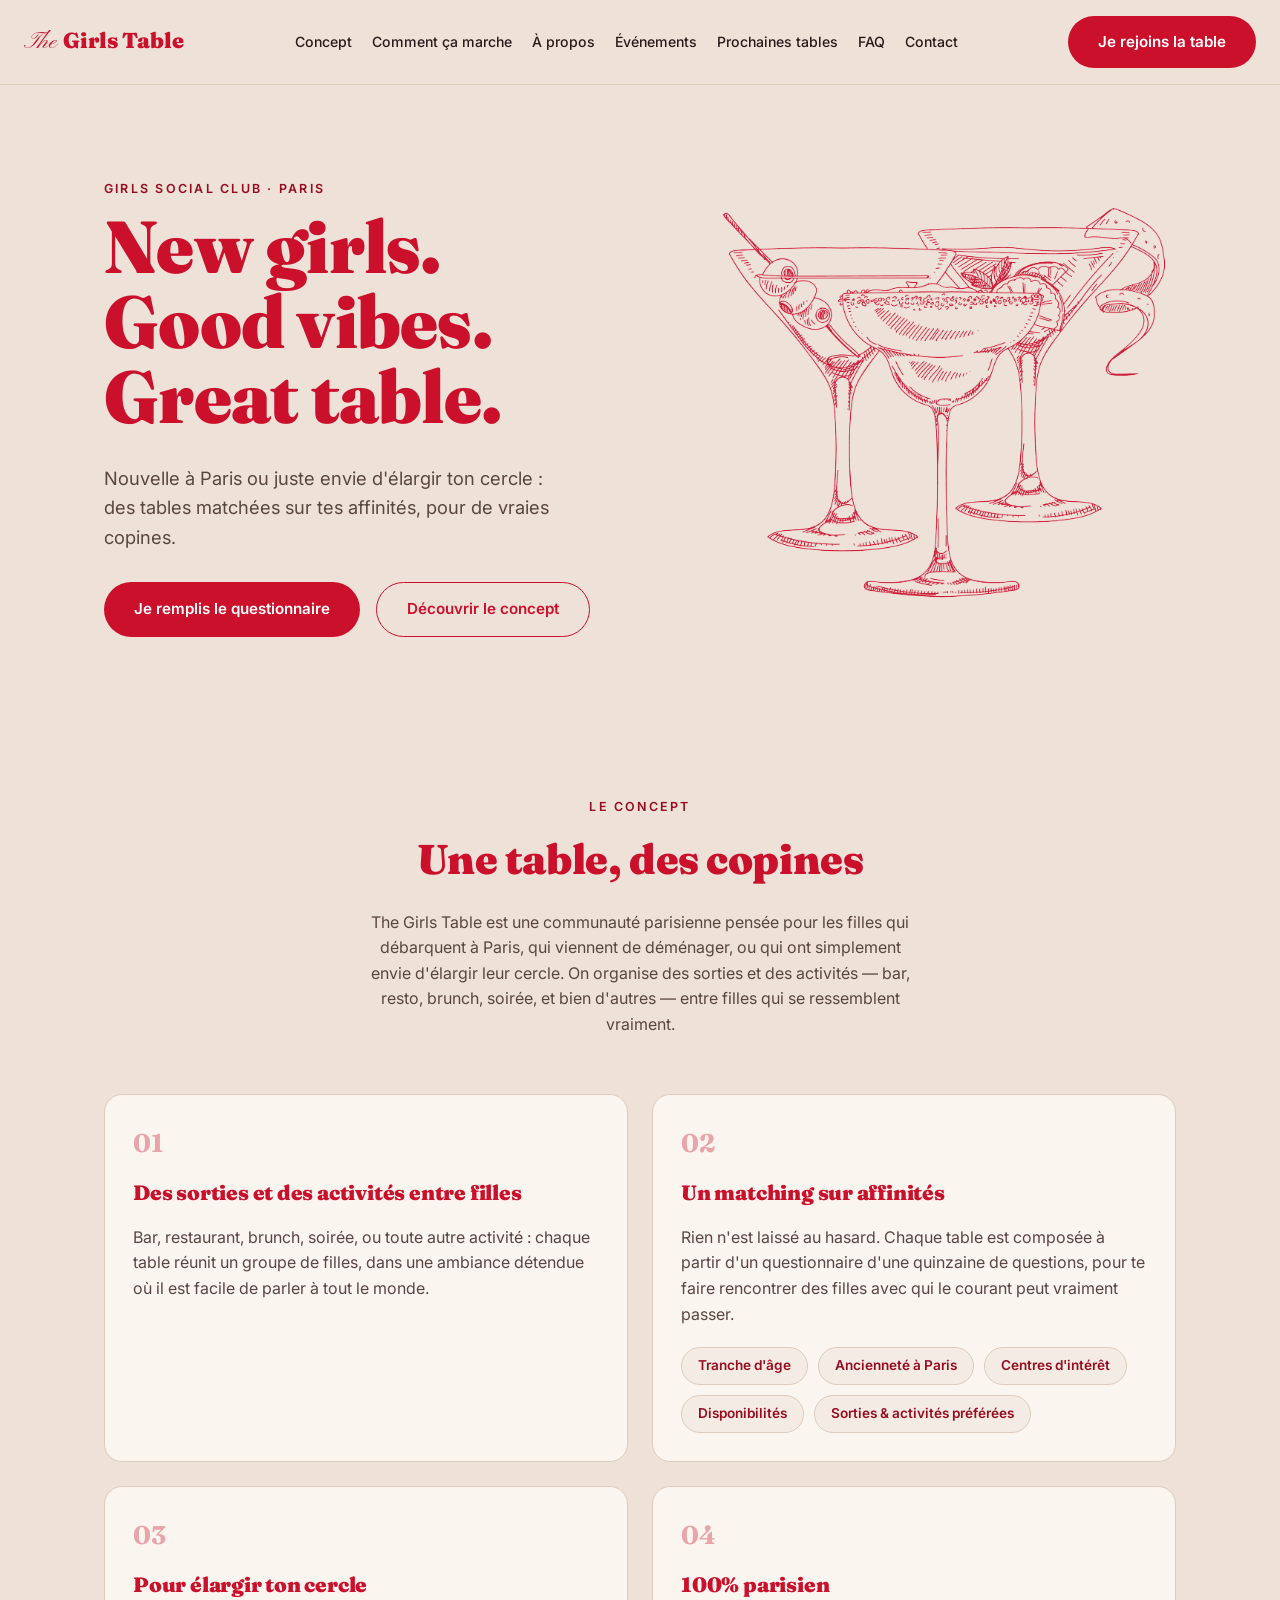
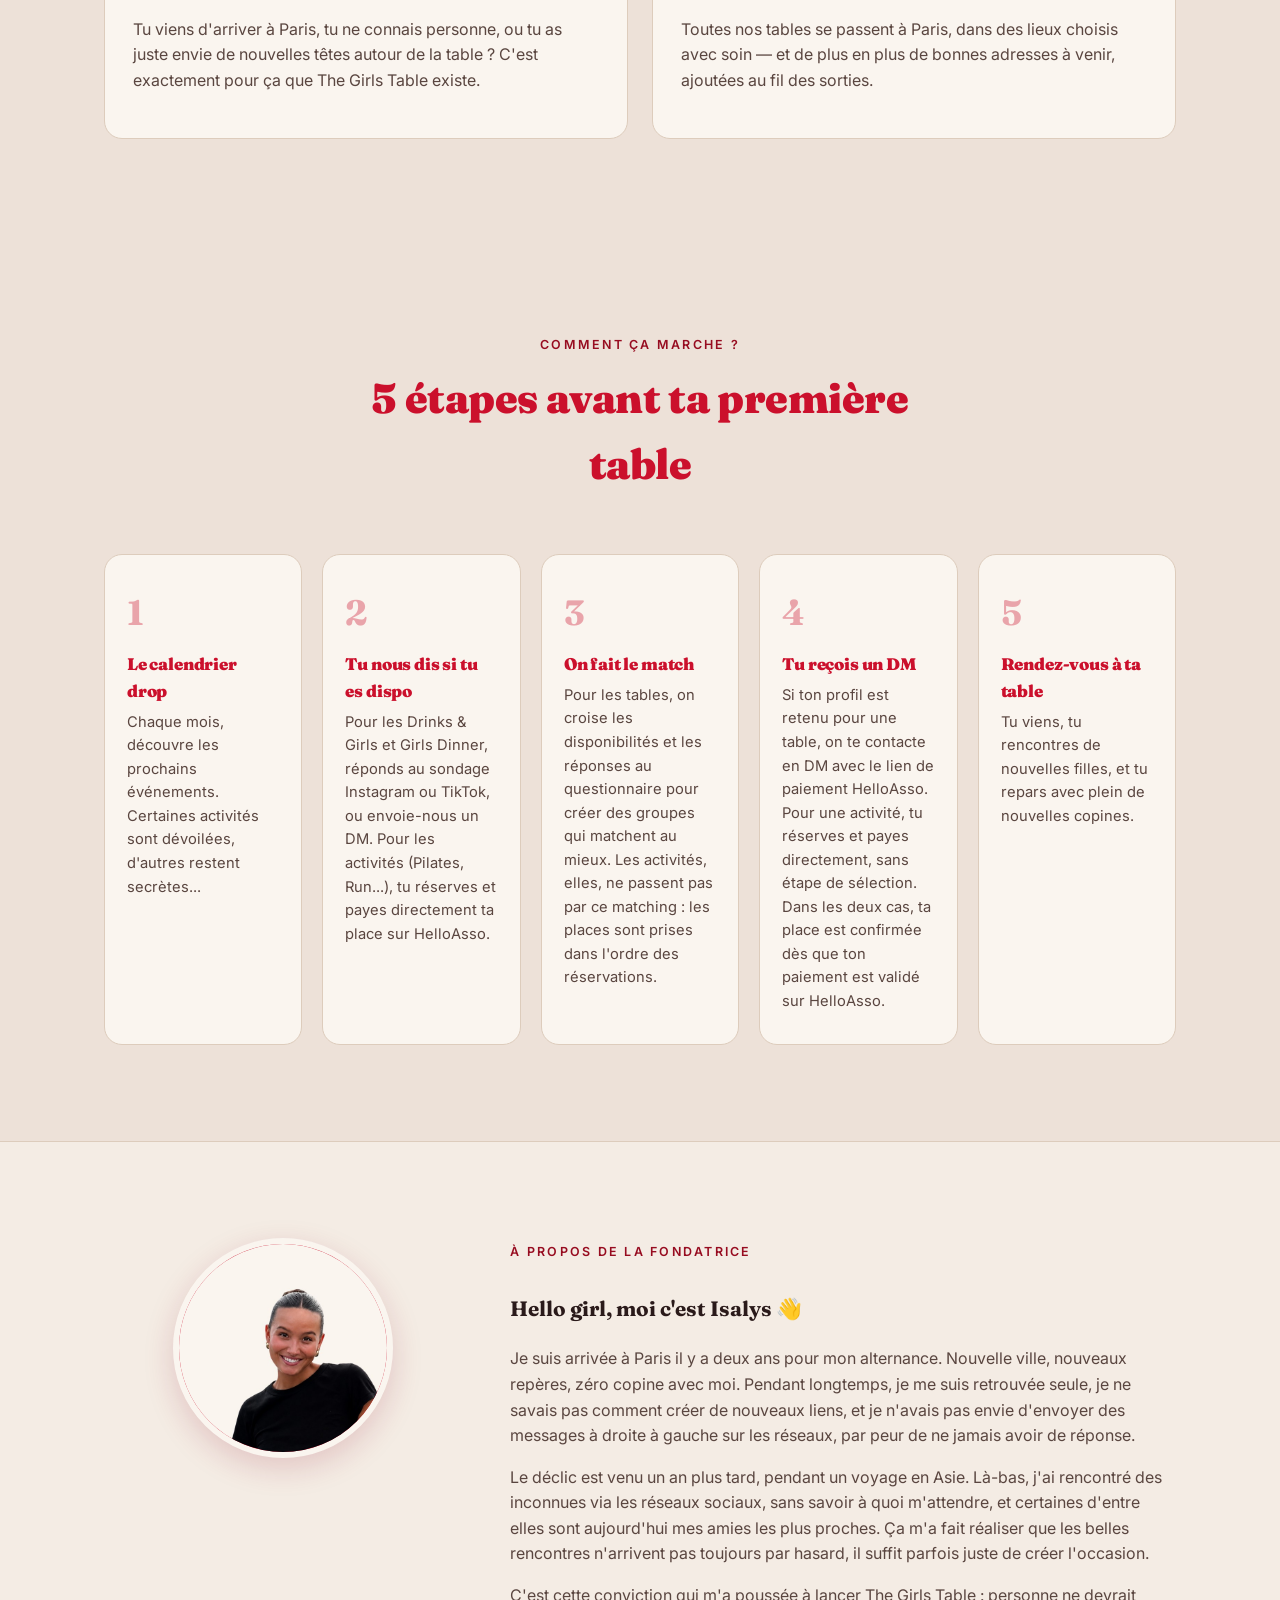
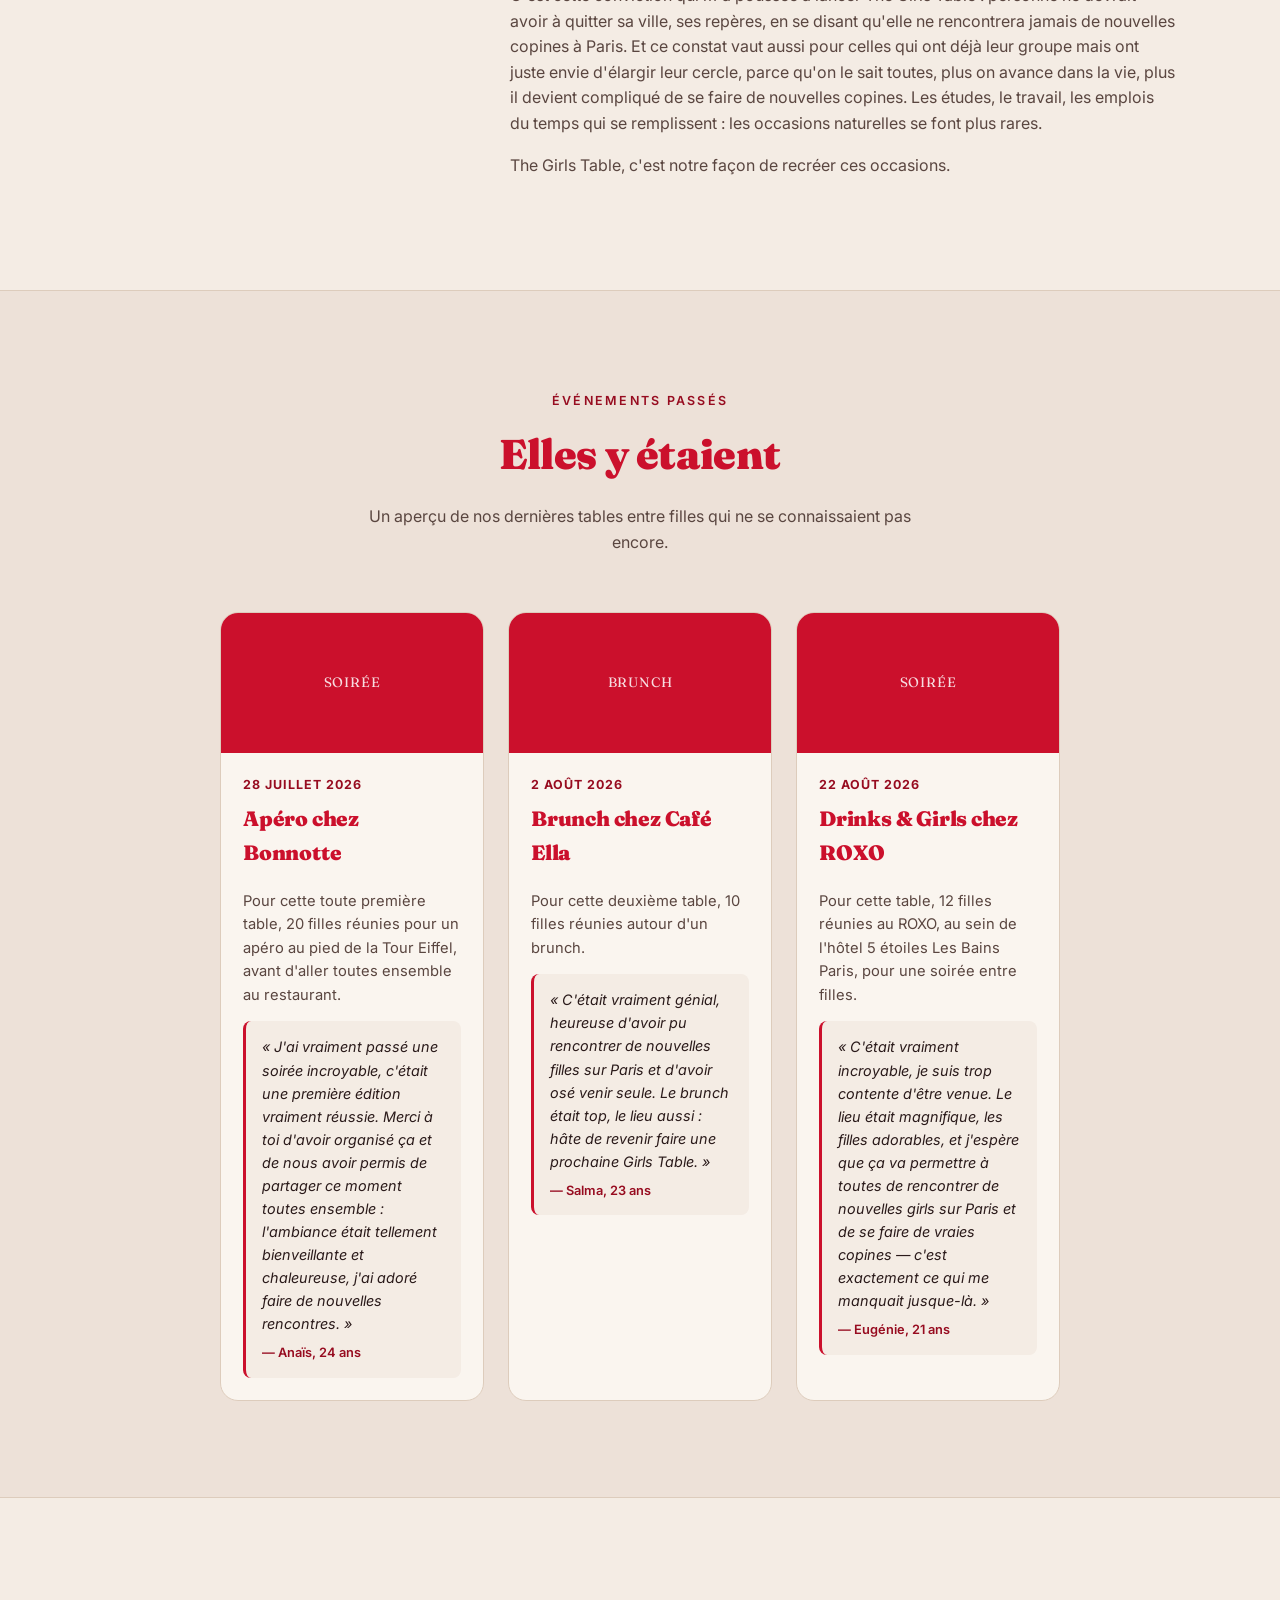
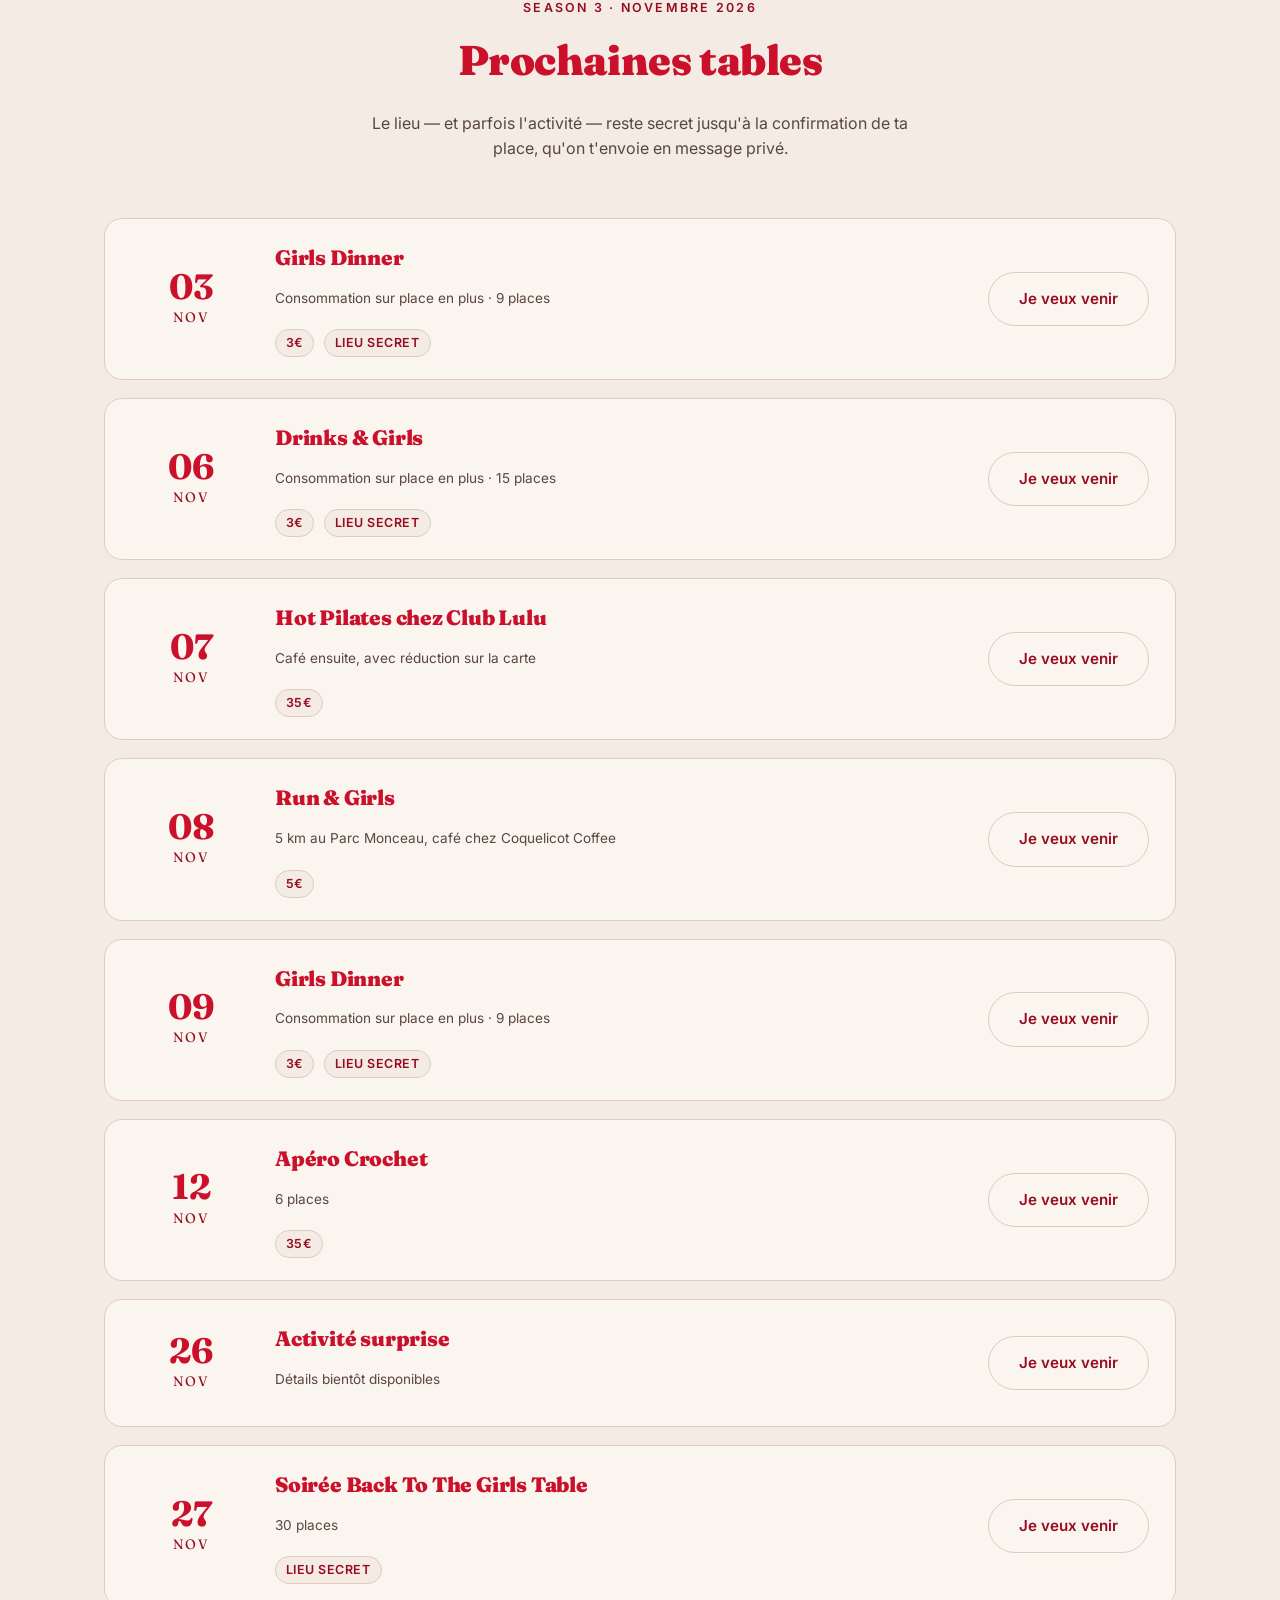
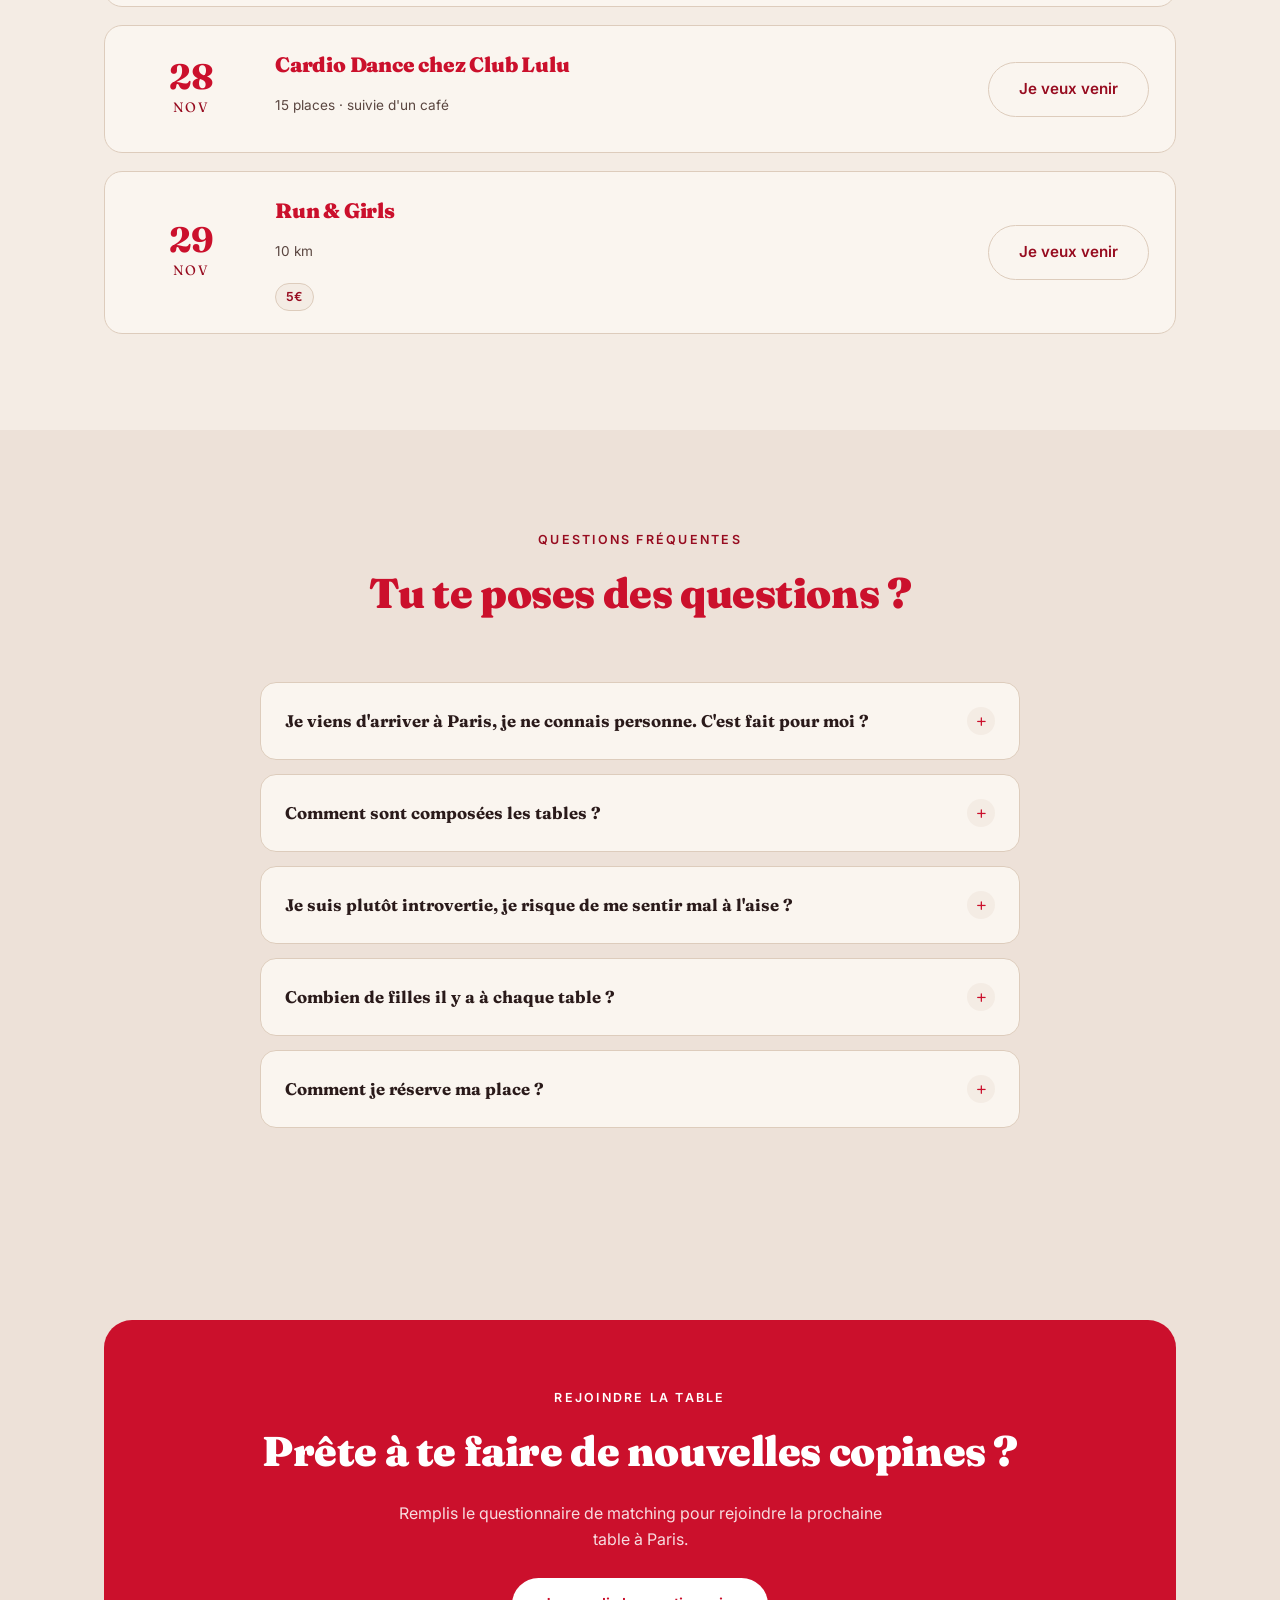
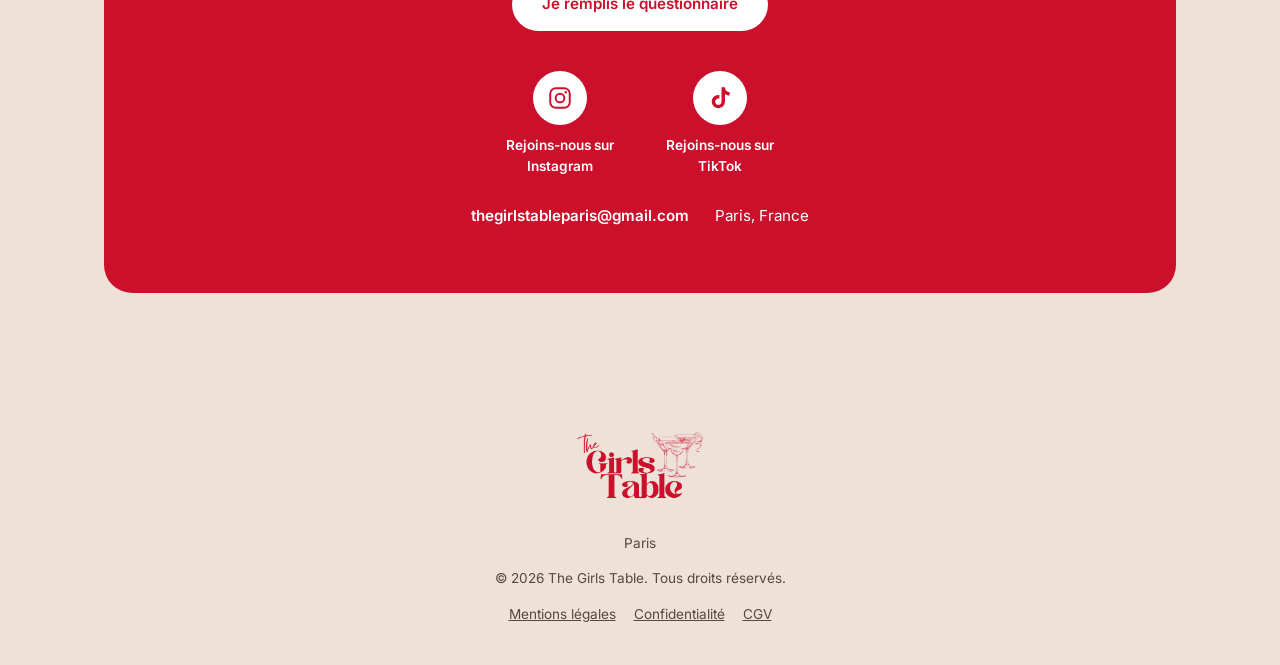
==== index.html @ a5a6770b "Add Apero Crochet event on 12/11 6 places, 35EUR.  Co-Authored-By: Claude Sonnet 5 <noreply@anthropi" ====
<!DOCTYPE html>
<html lang="fr">
<head>
<meta charset="UTF-8">
<meta name="viewport" content="width=device-width, initial-scale=1.0">
<title>The Girls Table — Paris</title>
<meta name="description" content="The Girls Table : la communauté parisienne qui aide les filles seules ou nouvellement arrivées à Paris à se faire des copines, autour de sorties et activités matchées sur affinités.">
<link rel="canonical" href="https://thegirlstableparis.com/">

<link rel="icon" href="/favicon.ico" sizes="any">
<link rel="icon" href="images/favicon-32.png" type="image/png" sizes="32x32">
<link rel="apple-touch-icon" href="images/apple-touch-icon.png">

<meta property="og:type" content="website">
<meta property="og:site_name" content="The Girls Table">
<meta property="og:title" content="The Girls Table — Paris">
<meta property="og:description" content="La communauté parisienne qui aide les filles seules ou nouvellement arrivées à Paris à se faire des copines, autour de sorties matchées sur affinités.">
<meta property="og:image" content="https://thegirlstableparis.com/images/og-image.png">
<meta property="og:url" content="https://thegirlstableparis.com/">
<meta property="og:locale" content="fr_FR">
<meta name="twitter:card" content="summary_large_image">
<meta name="twitter:title" content="The Girls Table — Paris">
<meta name="twitter:description" content="La communauté parisienne qui aide les filles seules ou nouvellement arrivées à Paris à se faire des copines.">
<meta name="twitter:image" content="https://thegirlstableparis.com/images/og-image.png">

<link rel="preconnect" href="https://fonts.googleapis.com">
<link rel="preconnect" href="https://fonts.gstatic.com" crossorigin>
<link href="https://fonts.googleapis.com/css2?family=Fraunces:wght@400;600;700;900&family=Pinyon+Script&family=Inter:wght@400;500;600;700&display=swap" rel="stylesheet">
<link rel="stylesheet" href="styles.css">
<script data-goatcounter="https://thegirlstable.goatcounter.com/count" async src="//gc.zgo.at/count.js"></script>
</head>
<body>

<header>
  <nav class="nav">
    <a href="#top" class="logo"><span class="script">The</span> Girls Table</a>
    <ul class="nav-links" id="navLinks">
      <li><a href="#concept">Concept</a></li>
      <li><a href="#comment">Comment ça marche</a></li>
      <li><a href="#a-propos">À propos</a></li>
      <li><a href="#evenements">Événements</a></li>
      <li><a href="#prochains">Prochaines tables</a></li>
      <li><a href="#faq">FAQ</a></li>
      <li><a href="#contact">Contact</a></li>
    </ul>
    <div class="nav-cta">
      <a href="https://forms.gle/MPuEP9QG3i1sRkAJ9" class="btn" target="_blank" rel="noopener">Je rejoins<span class="long">&nbsp;la table</span></a>
      <button class="nav-toggle" id="navToggle" aria-label="Ouvrir le menu">☰</button>
    </div>
  </nav>
</header>

<main id="top">

  <!-- HERO -->
  <section class="hero">
    <div class="container">
      <div class="hero-copy">
        <span class="eyebrow">Girls Social Club · Paris</span>
        <h1>New girls.<br>Good vibes.<br>Great table.</h1>
        <p class="hero-sub">Nouvelle à Paris ou juste envie d'élargir ton cercle : des tables matchées sur tes affinités, pour de vraies copines.</p>
        <div class="hero-cta">
          <a href="https://forms.gle/MPuEP9QG3i1sRkAJ9" class="btn" target="_blank" rel="noopener">Je remplis le questionnaire</a>
          <a href="#concept" class="btn btn-outline">Découvrir le concept</a>
        </div>
      </div>
      <div class="hero-art" aria-hidden="true">
        <img src="images/cocktails.png" alt="" />
      </div>
    </div>
  </section>

  <!-- CONCEPT -->
  <section id="concept">
    <div class="container">
      <div class="section-head reveal">
        <span class="eyebrow">Le concept</span>
        <h2>Une table, des copines</h2>
        <p>The Girls Table est une communauté parisienne pensée pour les filles qui débarquent à Paris, qui viennent de déménager, ou qui ont simplement envie d'élargir leur cercle. On organise des sorties et des activités — bar, resto, brunch, soirée, et bien d'autres — entre filles qui se ressemblent vraiment.</p>
      </div>

      <div class="concept-grid">
        <div class="concept-card reveal">
          <h3>Des sorties et des activités entre filles</h3>
          <p>Bar, restaurant, brunch, soirée, ou toute autre activité : chaque table réunit un groupe de filles, dans une ambiance détendue où il est facile de parler à tout le monde.</p>
        </div>
        <div class="concept-card reveal">
          <h3>Un matching sur affinités</h3>
          <p>Rien n'est laissé au hasard. Chaque table est composée à partir d'un questionnaire d'une quinzaine de questions, pour te faire rencontrer des filles avec qui le courant peut vraiment passer.</p>
          <div class="tag-list">
            <span class="tag-pill">Tranche d'âge</span>
            <span class="tag-pill">Ancienneté à Paris</span>
            <span class="tag-pill">Centres d'intérêt</span>
            <span class="tag-pill">Disponibilités</span>
            <span class="tag-pill">Sorties & activités préférées</span>
          </div>
        </div>
        <div class="concept-card reveal">
          <h3>Pour élargir ton cercle</h3>
          <p>Tu viens d'arriver à Paris, tu ne connais personne, ou tu as juste envie de nouvelles têtes autour de la table ? C'est exactement pour ça que The Girls Table existe.</p>
        </div>
        <div class="concept-card reveal">
          <h3>100% parisien</h3>
          <p>Toutes nos tables se passent à Paris, dans des lieux choisis avec soin — et de plus en plus de bonnes adresses à venir, ajoutées au fil des sorties.</p>
        </div>
      </div>
    </div>
  </section>

  <!-- COMMENT CA MARCHE -->
  <section id="comment" class="how">
    <div class="container">
      <div class="section-head reveal">
        <span class="eyebrow">Comment ça marche ?</span>
        <h2>5 étapes avant ta première table</h2>
      </div>
      <div class="steps">
        <div class="step reveal">
          <h3>Le calendrier drop</h3>
          <p>Chaque mois, découvre les prochains événements. Certaines activités sont dévoilées, d'autres restent secrètes...</p>
        </div>
        <div class="step reveal">
          <h3>Tu nous dis si tu es dispo</h3>
          <p>Pour les Drinks & Girls et Girls Dinner, réponds au sondage Instagram ou TikTok, ou envoie-nous un DM. Pour les activités (Pilates, Run...), tu réserves et payes directement ta place sur HelloAsso.</p>
        </div>
        <div class="step reveal">
          <h3>On fait le match</h3>
          <p>Pour les tables, on croise les disponibilités et les réponses au questionnaire pour créer des groupes qui matchent au mieux. Les activités, elles, ne passent pas par ce matching : les places sont prises dans l'ordre des réservations.</p>
        </div>
        <div class="step reveal">
          <h3>Tu reçois un DM</h3>
          <p>Si ton profil est retenu pour une table, on te contacte en DM avec le lien de paiement HelloAsso. Pour une activité, tu réserves et payes directement, sans étape de sélection. Dans les deux cas, ta place est confirmée dès que ton paiement est validé sur HelloAsso.</p>
        </div>
        <div class="step reveal">
          <h3>Rendez-vous à ta table</h3>
          <p>Tu viens, tu rencontres de nouvelles filles, et tu repars avec plein de nouvelles copines.</p>
        </div>
      </div>
    </div>
  </section>

  <!-- A PROPOS -->
  <section id="a-propos" class="about">
    <div class="container">
      <div class="about-photo reveal">
        <div class="avatar"><img src="images/isalys.jpg" alt="Isalys, fondatrice de The Girls Table"></div>
      </div>
      <div class="about-copy reveal">
        <span class="eyebrow">À propos de la fondatrice</span>
        <p class="about-intro">Hello girl, moi c'est Isalys 👋</p>
        <p>Je suis arrivée à Paris il y a deux ans pour mon alternance. Nouvelle ville, nouveaux repères, zéro copine avec moi. Pendant longtemps, je me suis retrouvée seule, je ne savais pas comment créer de nouveaux liens, et je n'avais pas envie d'envoyer des messages à droite à gauche sur les réseaux, par peur de ne jamais avoir de réponse.</p>
        <p>Le déclic est venu un an plus tard, pendant un voyage en Asie. Là-bas, j'ai rencontré des inconnues via les réseaux sociaux, sans savoir à quoi m'attendre, et certaines d'entre elles sont aujourd'hui mes amies les plus proches. Ça m'a fait réaliser que les belles rencontres n'arrivent pas toujours par hasard, il suffit parfois juste de créer l'occasion.</p>
        <p>C'est cette conviction qui m'a poussée à lancer The Girls Table : personne ne devrait avoir à quitter sa ville, ses repères, en se disant qu'elle ne rencontrera jamais de nouvelles copines à Paris. Et ce constat vaut aussi pour celles qui ont déjà leur groupe mais ont juste envie d'élargir leur cercle, parce qu'on le sait toutes, plus on avance dans la vie, plus il devient compliqué de se faire de nouvelles copines. Les études, le travail, les emplois du temps qui se remplissent : les occasions naturelles se font plus rares.</p>
        <p>The Girls Table, c'est notre façon de recréer ces occasions.</p>
      </div>
    </div>
  </section>

  <!-- EVENEMENTS PASSES -->
  <section id="evenements">
    <div class="container">
      <div class="section-head reveal">
        <span class="eyebrow">Événements passés</span>
        <h2>Elles y étaient</h2>
        <p>Un aperçu de nos dernières tables entre filles qui ne se connaissaient pas encore.</p>
      </div>

      <div class="event-grid">
        <article class="event-card reveal">
          <div class="event-media">Soirée</div>
          <div class="event-body">
            <span class="event-date">28 juillet 2026</span>
            <h3>Apéro chez Bonnotte</h3>
            <p>Pour cette toute première table, 20 filles réunies pour un apéro au pied de la Tour Eiffel, avant d'aller toutes ensemble au restaurant.</p>
            <blockquote class="testimonial">
              « J'ai vraiment passé une soirée incroyable, c'était une première édition vraiment réussie. Merci à toi d'avoir organisé ça et de nous avoir permis de partager ce moment toutes ensemble : l'ambiance était tellement bienveillante et chaleureuse, j'ai adoré faire de nouvelles rencontres. »
              <cite>— Anaïs, 24 ans</cite>
            </blockquote>
          </div>
        </article>
        <article class="event-card reveal">
          <div class="event-media">Brunch</div>
          <div class="event-body">
            <span class="event-date">2 août 2026</span>
            <h3>Brunch chez Café Ella</h3>
            <p>Pour cette deuxième table, 10 filles réunies autour d'un brunch.</p>
            <blockquote class="testimonial">
              « C'était vraiment génial, heureuse d'avoir pu rencontrer de nouvelles filles sur Paris et d'avoir osé venir seule. Le brunch était top, le lieu aussi : hâte de revenir faire une prochaine Girls Table. »
              <cite>— Salma, 23 ans</cite>
            </blockquote>
          </div>
        </article>
        <article class="event-card reveal">
          <div class="event-media">Soirée</div>
          <div class="event-body">
            <span class="event-date">22 août 2026</span>
            <h3>Drinks & Girls chez ROXO</h3>
            <p>Pour cette table, 12 filles réunies au ROXO, au sein de l'hôtel 5 étoiles Les Bains Paris, pour une soirée entre filles.</p>
            <blockquote class="testimonial">
              « C'était vraiment incroyable, je suis trop contente d'être venue. Le lieu était magnifique, les filles adorables, et j'espère que ça va permettre à toutes de rencontrer de nouvelles girls sur Paris et de se faire de vraies copines — c'est exactement ce qui me manquait jusque-là. »
              <cite>— Eugénie, 21 ans</cite>
            </blockquote>
          </div>
        </article>
      </div>
    </div>
  </section>

  <!-- PROCHAINS EVENEMENTS -->
  <section id="prochains" class="upcoming">
    <div class="container">
      <div class="section-head reveal">
        <span class="eyebrow">Season 3 · Novembre 2026</span>
        <h2>Prochaines tables</h2>
        <p>Le lieu — et parfois l'activité — reste secret jusqu'à la confirmation de ta place, qu'on t'envoie en message privé.</p>
      </div>

      <div class="upcoming-list">
        <div class="upcoming-card reveal">
          <div class="upcoming-date"><span class="day">03</span><span class="month">nov</span></div>
          <div class="upcoming-info">
            <h3>Girls Dinner</h3>
            <p class="meta">Consommation sur place en plus · 9 places</p>
            <span class="price-badge">3€</span>
            <span class="venue-pending">Lieu secret</span>
          </div>
          <a href="https://ig.me/m/thegirlstableparis" class="btn btn-soft" target="_blank" rel="noopener">Je veux venir</a>
        </div>
        <div class="upcoming-card reveal">
          <div class="upcoming-date"><span class="day">06</span><span class="month">nov</span></div>
          <div class="upcoming-info">
            <h3>Drinks & Girls</h3>
            <p class="meta">Consommation sur place en plus · 15 places</p>
            <span class="price-badge">3€</span>
            <span class="venue-pending">Lieu secret</span>
          </div>
          <a href="https://ig.me/m/thegirlstableparis" class="btn btn-soft" target="_blank" rel="noopener">Je veux venir</a>
        </div>
        <div class="upcoming-card reveal">
          <div class="upcoming-date"><span class="day">07</span><span class="month">nov</span></div>
          <div class="upcoming-info">
            <h3>Hot Pilates chez Club Lulu</h3>
            <p class="meta">Café ensuite, avec réduction sur la carte</p>
            <span class="price-badge">35€</span>
          </div>
          <a href="https://ig.me/m/thegirlstableparis" class="btn btn-soft" target="_blank" rel="noopener">Je veux venir</a>
        </div>
        <div class="upcoming-card reveal">
          <div class="upcoming-date"><span class="day">08</span><span class="month">nov</span></div>
          <div class="upcoming-info">
            <h3>Run & Girls</h3>
            <p class="meta">5 km au Parc Monceau, café chez Coquelicot Coffee</p>
            <span class="price-badge">5€</span>
          </div>
          <a href="https://ig.me/m/thegirlstableparis" class="btn btn-soft" target="_blank" rel="noopener">Je veux venir</a>
        </div>
        <div class="upcoming-card reveal">
          <div class="upcoming-date"><span class="day">09</span><span class="month">nov</span></div>
          <div class="upcoming-info">
            <h3>Girls Dinner</h3>
            <p class="meta">Consommation sur place en plus · 9 places</p>
            <span class="price-badge">3€</span>
            <span class="venue-pending">Lieu secret</span>
          </div>
          <a href="https://ig.me/m/thegirlstableparis" class="btn btn-soft" target="_blank" rel="noopener">Je veux venir</a>
        </div>
        <div class="upcoming-card reveal">
          <div class="upcoming-date"><span class="day">12</span><span class="month">nov</span></div>
          <div class="upcoming-info">
            <h3>Apéro Crochet</h3>
            <p class="meta">6 places</p>
            <span class="price-badge">35€</span>
          </div>
          <a href="https://ig.me/m/thegirlstableparis" class="btn btn-soft" target="_blank" rel="noopener">Je veux venir</a>
        </div>
        <div class="upcoming-card reveal">
          <div class="upcoming-date"><span class="day">26</span><span class="month">nov</span></div>
          <div class="upcoming-info">
            <h3>Activité surprise</h3>
            <p class="meta">Détails bientôt disponibles</p>
          </div>
          <a href="https://ig.me/m/thegirlstableparis" class="btn btn-soft" target="_blank" rel="noopener">Je veux venir</a>
        </div>
        <div class="upcoming-card reveal">
          <div class="upcoming-date"><span class="day">27</span><span class="month">nov</span></div>
          <div class="upcoming-info">
            <h3>Soirée Back To The Girls Table</h3>
            <p class="meta">30 places</p>
            <span class="venue-pending">Lieu secret</span>
          </div>
          <a href="https://ig.me/m/thegirlstableparis" class="btn btn-soft" target="_blank" rel="noopener">Je veux venir</a>
        </div>
        <div class="upcoming-card reveal">
          <div class="upcoming-date"><span class="day">28</span><span class="month">nov</span></div>
          <div class="upcoming-info">
            <h3>Cardio Dance chez Club Lulu</h3>
            <p class="meta">15 places · suivie d'un café</p>
          </div>
          <a href="https://ig.me/m/thegirlstableparis" class="btn btn-soft" target="_blank" rel="noopener">Je veux venir</a>
        </div>
        <div class="upcoming-card reveal">
          <div class="upcoming-date"><span class="day">29</span><span class="month">nov</span></div>
          <div class="upcoming-info">
            <h3>Run & Girls</h3>
            <p class="meta">10 km</p>
            <span class="price-badge">5€</span>
          </div>
          <a href="https://ig.me/m/thegirlstableparis" class="btn btn-soft" target="_blank" rel="noopener">Je veux venir</a>
        </div>
      </div>
    </div>
  </section>

  <!-- FAQ -->
  <section id="faq">
    <div class="container">
      <div class="section-head reveal">
        <span class="eyebrow">Questions fréquentes</span>
        <h2>Tu te poses des questions ?</h2>
      </div>

      <div class="faq-list">
        <details class="faq-item reveal">
          <summary>Je viens d'arriver à Paris, je ne connais personne. C'est fait pour moi ?</summary>
          <p>Complètement, c'est même pour ça que The Girls Table existe. Mais tu n'as pas besoin d'être nouvelle ou seule pour venir : si tu as déjà ton groupe et que tu veux juste élargir ton cercle, tu es tout aussi bienvenue.</p>
        </details>
        <details class="faq-item reveal">
          <summary>Comment sont composées les tables ?</summary>
          <p>On te fait remplir un petit questionnaire (quartier, centres d'intérêt, façon de sortir, disponibilités...) et on compose des tables de filles qui ont de vraies affinités communes. Rien n'est laissé au hasard et chaque profil est analysé avec attention par Isalys.</p>
        </details>
        <details class="faq-item reveal">
          <summary>Je suis plutôt introvertie, je risque de me sentir mal à l'aise ?</summary>
          <p>Le questionnaire prend en compte ton profil (introvertie/extravertie) pour te matcher avec des filles sur la même longueur d'onde. En plus, chaque table démarre avec des petites questions pensées pour briser la glace, donc pas de silence gênant à gérer toute seule. Beaucoup de filles qui hésitaient au début en ressortent avec de vraies copines.</p>
        </details>
        <details class="faq-item reveal">
          <summary>Combien de filles il y a à chaque table ?</summary>
          <p>Ça dépend de l'activité, mais en général entre 7 et 20 personnes, sauf pour les soirées exceptionnelles où on peut être plus nombreuses.</p>
        </details>
        <details class="faq-item reveal">
          <summary>Comment je réserve ma place ?</summary>
          <p>Pour les Drinks & Girls et Girls Dinner : tu nous indiques que tu es disponible, soit en DM sur Insta ou TikTok, soit en répondant au sondage dans nos stories dédiées à l'événement. On regarde ensuite tes réponses au questionnaire, et si ton profil matche, on revient vers toi en DM avec le lien de paiement. Pour les activités (Pilates, Run...) : ta place se réserve directement, sans étape de sélection. Dans tous les cas, le paiement se fait en amont sur HelloAsso, et ta place est confirmée dès qu'il est validé.</p>
        </details>
      </div>
    </div>
  </section>

  <!-- CONTACT -->
  <section id="contact" class="contact">
    <div class="container">
      <div class="contact-box reveal">
        <span class="eyebrow" style="color:#fff;">Rejoindre la table</span>
        <h2>Prête à te faire de nouvelles copines ?</h2>
        <p>Remplis le questionnaire de matching pour rejoindre la prochaine table à Paris.</p>
        <a href="https://forms.gle/MPuEP9QG3i1sRkAJ9" class="btn" target="_blank" rel="noopener">Je remplis le questionnaire</a>

        <div class="social-row">
          <a href="https://instagram.com/thegirlstableparis" target="_blank" rel="noopener" class="social-link">
            <span class="social-icon">
              <svg viewBox="0 0 24 24" fill="none" stroke="currentColor" stroke-width="1.8" stroke-linecap="round" stroke-linejoin="round" aria-hidden="true">
                <rect x="3" y="3" width="18" height="18" rx="5"/>
                <circle cx="12" cy="12" r="4"/>
                <circle cx="17.3" cy="6.7" r="1.1" fill="currentColor" stroke="none"/>
              </svg>
            </span>
            Rejoins-nous sur Instagram
          </a>
          <a href="https://www.tiktok.com/@the.girls.table.paris" target="_blank" rel="noopener" class="social-link">
            <span class="social-icon">
              <svg viewBox="0 0 24 24" fill="currentColor" aria-hidden="true">
                <path d="M16.6 2h-3.2v13.4c0 1.6-1.3 2.9-2.9 2.9-1.6 0-2.9-1.3-2.9-2.9 0-1.6 1.3-2.9 2.9-2.9.3 0 .6 0 .9.1V9.3c-.3 0-.6-.1-.9-.1-3.4 0-6.1 2.7-6.1 6.1S7.1 21.4 10.5 21.4s6.1-2.7 6.1-6.1V8.4c1.2.9 2.7 1.4 4.3 1.4V6.6c-2.4-.1-4.3-2.1-4.3-4.6z"/>
              </svg>
            </span>
            Rejoins-nous sur TikTok
          </a>
        </div>

        <div class="contact-details">
          <a href="https://mail.google.com/mail/?view=cm&fs=1&to=thegirlstableparis@gmail.com&su=Contact%20-%20The%20Girls%20Table" target="_blank" rel="noopener">thegirlstableparis@gmail.com</a>
          <span>Paris, France</span>
        </div>
      </div>
    </div>
  </section>

</main>

<footer>
  <img src="images/logo.png" alt="The Girls Table" class="footer-logo" />
  <p>Paris</p>
  <p>© 2026 The Girls Table. Tous droits réservés.</p>
  <div class="footer-links">
    <a href="mentions-legales.html">Mentions légales</a>
    <a href="politique-confidentialite.html">Confidentialité</a>
    <a href="cgv.html">CGV</a>
  </div>
</footer>

<script src="script.js"></script>
</body>
</html>
---- styles.css ----
/* ---------- Tokens ---------- */
:root {
  --cream: #ede1d8;
  --cream-soft: #f4ece4;
  --cream-card: #faf5ef;
  --red: #cb102c;
  --red-dark: #970c20;
  --ink: #2a1a1a;
  --ink-soft: #5a4640;
  --line: #ddccbc;
  --max: 1120px;
}

* { box-sizing: border-box; }
html { scroll-behavior: smooth; }

body {
  margin: 0;
  background: var(--cream);
  color: var(--ink);
  font-family: 'Inter', system-ui, sans-serif;
  font-size: 16px;
  line-height: 1.6;
}

h1, h2, h3 {
  font-family: 'Fraunces', 'Georgia', serif;
  font-weight: 900;
  color: var(--red);
  margin: 0 0 0.4em;
  letter-spacing: -0.01em;
}

h1 { font-size: clamp(2.6rem, 6vw, 4.6rem); line-height: 1.02; }
h2 { font-size: clamp(1.9rem, 4vw, 2.6rem); }
h3 { font-size: 1.3rem; }

.script {
  font-family: 'Pinyon Script', cursive;
  font-weight: 400;
  color: var(--red);
  display: inline-block;
}

p { color: var(--ink-soft); }

a { color: var(--red); }

.container {
  max-width: var(--max);
  margin: 0 auto;
  padding: 0 24px;
}

.eyebrow {
  text-transform: uppercase;
  letter-spacing: 0.18em;
  font-size: 0.78rem;
  font-weight: 600;
  color: var(--red-dark);
  margin-bottom: 0.8em;
  display: inline-block;
}

.btn {
  display: inline-flex;
  align-items: center;
  gap: 8px;
  background: var(--red);
  color: #fff;
  border: none;
  padding: 14px 30px;
  border-radius: 999px;
  font-family: 'Inter', sans-serif;
  font-weight: 600;
  font-size: 0.95rem;
  text-decoration: none;
  cursor: pointer;
  transition: transform 0.15s ease, background 0.15s ease;
}
.btn:hover { background: var(--red-dark); transform: translateY(-1px); }

.btn-outline {
  background: transparent;
  color: var(--red);
  border: 1.5px solid var(--red);
}
.btn-outline:hover { background: var(--red); color: #fff; }

.btn-soft {
  background: var(--cream-card);
  color: var(--red-dark);
  border: 1px solid var(--line);
}
.btn-soft:hover { background: var(--red); color: #fff; border-color: var(--red); }

section { padding: 96px 0; }
section .container { position: relative; }

.section-head {
  max-width: 640px;
  margin: 0 auto 56px;
  text-align: center;
}
.section-head p { max-width: 560px; margin: 0 auto; }

/* ---------- Header ---------- */
header {
  position: sticky;
  top: 0;
  z-index: 50;
  background: rgba(237, 225, 216, 0.92);
  backdrop-filter: blur(8px);
  border-bottom: 1px solid var(--line);
}
.nav {
  display: flex;
  align-items: center;
  justify-content: space-between;
  padding: 16px 24px;
  max-width: 1280px;
  margin: 0 auto;
  gap: 16px;
}
.logo {
  font-family: 'Fraunces', serif;
  font-weight: 900;
  font-size: 1.35rem;
  color: var(--red);
  text-decoration: none;
  line-height: 1;
}
.logo .script { font-size: 1.5rem; margin-right: 2px; }

.nav-links {
  display: flex;
  gap: 20px;
  list-style: none;
  margin: 0;
  padding: 0;
}
.nav-links a {
  text-decoration: none;
  color: var(--ink);
  font-weight: 500;
  font-size: 0.88rem;
  white-space: nowrap;
}
.nav-links a:hover { color: var(--red); }

.nav-cta { display: flex; align-items: center; gap: 18px; flex-shrink: 0; }
.nav-cta .btn { gap: 0; }

.nav-toggle {
  display: none;
  background: none;
  border: none;
  font-size: 1.6rem;
  color: var(--red);
  cursor: pointer;
}

@media (max-width: 1060px) {
  .nav-links { position: fixed; top: 68px; left: 0; right: 0; background: var(--cream-soft);
    flex-direction: column; padding: 20px 24px; gap: 16px; border-bottom: 1px solid var(--line);
    transform: translateY(-140%); transition: transform 0.25s ease; }
  .nav-links.open { transform: translateY(0); }
  .nav-toggle { display: block; }
  .nav-cta .btn span.long { display: none; }
}

/* ---------- Hero ---------- */
.hero {
  padding-top: 90px;
  padding-bottom: 60px;
  overflow: hidden;
}
.hero .container {
  display: grid;
  grid-template-columns: 1.1fr 0.9fr;
  gap: 40px;
  align-items: center;
}
@media (max-width: 900px) {
  .hero .container { grid-template-columns: 1fr; text-align: center; }
  .hero-art { order: -1; max-width: 320px; margin: 0 auto; }
}

.hero-sub {
  font-size: 1.15rem;
  max-width: 460px;
  margin: 18px 0 30px;
}
@media (max-width: 900px) { .hero-sub { margin-left: auto; margin-right: auto; } }

.hero-cta { display: flex; gap: 16px; flex-wrap: wrap; }
@media (max-width: 900px) { .hero-cta { justify-content: center; } }

.hero-art img { width: 100%; height: auto; }

/* ---------- Concept ---------- */
.concept-grid {
  display: grid;
  grid-template-columns: repeat(2, 1fr);
  gap: 24px;
  counter-reset: concept;
}
@media (max-width: 720px) { .concept-grid { grid-template-columns: 1fr; } }

.concept-card {
  background: var(--cream-card);
  border: 1px solid var(--line);
  border-radius: 18px;
  padding: 28px;
}
.concept-card h3 { margin-bottom: 10px; }
.concept-card::before {
  counter-increment: concept;
  content: "0" counter(concept);
  font-family: 'Fraunces', serif;
  font-weight: 700;
  font-size: 1.6rem;
  color: var(--red);
  opacity: 0.35;
  display: block;
  margin-bottom: 12px;
}

.tag-list {
  display: flex;
  flex-wrap: wrap;
  gap: 10px;
  margin-top: 20px;
}
.tag-pill {
  background: var(--cream-soft);
  border: 1px solid var(--line);
  color: var(--red-dark);
  font-size: 0.85rem;
  font-weight: 600;
  padding: 7px 16px;
  border-radius: 999px;
}

/* ---------- How it works ---------- */
.steps {
  display: grid;
  grid-template-columns: repeat(auto-fit, minmax(190px, 1fr));
  gap: 20px;
  counter-reset: step;
}
@media (max-width: 560px) { .steps { grid-template-columns: 1fr; } }

.step {
  position: relative;
  padding: 30px 22px;
  background: var(--cream-card);
  border-radius: 18px;
  border: 1px solid var(--line);
}
.step::before {
  counter-increment: step;
  content: counter(step);
  font-family: 'Fraunces', serif;
  font-weight: 700;
  font-size: 2.2rem;
  color: var(--red);
  opacity: 0.35;
  display: block;
  margin-bottom: 10px;
}
.step h3 { font-size: 1.05rem; margin-bottom: 6px; }
.step p { font-size: 0.92rem; margin: 0; }

/* ---------- About ---------- */
.about {
  background: var(--cream-soft);
  border-top: 1px solid var(--line);
  border-bottom: 1px solid var(--line);
}
.about .container {
  display: grid;
  grid-template-columns: 0.7fr 1.3fr;
  gap: 48px;
  align-items: start;
}
@media (max-width: 800px) { .about .container { grid-template-columns: 1fr; } }

.about-photo {
  display: flex;
  flex-direction: column;
  align-items: center;
  position: sticky;
  top: 100px;
}
@media (max-width: 800px) { .about-photo { position: static; } }

.about-intro {
  font-family: 'Fraunces', serif;
  font-weight: 700;
  font-size: 1.3rem;
  color: var(--ink);
}

.avatar {
  width: 220px;
  height: 220px;
  border-radius: 50%;
  background: var(--red);
  color: #fff;
  font-family: 'Fraunces', serif;
  font-weight: 700;
  font-size: 3.2rem;
  display: flex;
  align-items: center;
  justify-content: center;
  margin: 0 auto;
  border: 6px solid var(--cream-card);
  box-shadow: 0 10px 30px rgba(143, 23, 48, 0.18);
  overflow: hidden;
}
.avatar img {
  width: 100%;
  height: 100%;
  object-fit: cover;
}

/* ---------- Events ---------- */
.event-grid {
  display: grid;
  grid-template-columns: repeat(auto-fit, minmax(260px, 1fr));
  gap: 24px;
  max-width: 840px;
  margin: 0 auto;
}
@media (max-width: 640px) { .event-grid { grid-template-columns: 1fr; } }

.event-card {
  background: var(--cream-card);
  border: 1px solid var(--line);
  border-radius: 18px;
  overflow: hidden;
  display: flex;
  flex-direction: column;
}
.event-media {
  height: 140px;
  background: var(--red);
  display: flex;
  align-items: center;
  justify-content: center;
  color: rgba(255,255,255,0.85);
  font-family: 'Fraunces', serif;
  font-size: 0.85rem;
  letter-spacing: 0.06em;
  text-transform: uppercase;
}
.event-body { padding: 22px; flex: 1; display: flex; flex-direction: column; }
.event-date {
  font-size: 0.78rem;
  font-weight: 700;
  color: var(--red-dark);
  text-transform: uppercase;
  letter-spacing: 0.08em;
  margin-bottom: 8px;
}
.event-body h3 { margin-bottom: 6px; }
.event-body p { font-size: 0.92rem; margin-bottom: 14px; }

blockquote.testimonial {
  margin: 0;
  padding: 14px 16px;
  background: var(--cream-soft);
  border-left: 3px solid var(--red);
  border-radius: 8px;
  font-style: italic;
  font-size: 0.9rem;
  color: var(--ink);
}
blockquote.testimonial cite {
  display: block;
  margin-top: 8px;
  font-style: normal;
  font-weight: 600;
  font-size: 0.8rem;
  color: var(--red-dark);
}

.testimonial-placeholder {
  margin: 0;
  padding: 14px 16px;
  background: #fff3e0;
  border-left: 3px dashed var(--red);
  border-radius: 8px;
  font-size: 0.85rem;
  color: var(--red-dark);
}

/* ---------- Upcoming ---------- */
.upcoming { background: var(--cream-soft); border-top: 1px solid var(--line); }

.upcoming-list { display: flex; flex-direction: column; gap: 18px; }

.upcoming-card {
  display: grid;
  grid-template-columns: 120px 1fr auto;
  align-items: center;
  gap: 24px;
  background: var(--cream-card);
  border: 1px solid var(--line);
  border-radius: 18px;
  padding: 22px 26px;
}
@media (max-width: 720px) {
  .upcoming-card { grid-template-columns: 1fr; text-align: center; }
}

.upcoming-date {
  font-family: 'Fraunces', serif;
  color: var(--red);
  text-align: center;
}
.upcoming-date .day { font-size: 2.2rem; font-weight: 700; display: block; line-height: 1; }
.upcoming-date .month { font-size: 0.85rem; text-transform: uppercase; letter-spacing: 0.08em; color: var(--red-dark); }

.upcoming-info h3 { margin-bottom: 4px; }
.upcoming-info .meta { font-size: 0.85rem; color: var(--ink-soft); }
.upcoming-info .venue-pending,
.upcoming-info .price-badge {
  display: inline-flex;
  align-items: center;
  margin-top: 6px;
  margin-right: 6px;
  font-size: 0.78rem;
  font-weight: 600;
  letter-spacing: 0.04em;
  text-transform: uppercase;
  color: var(--red-dark);
  background: var(--cream-soft);
  border: 1px solid var(--line);
  padding: 3px 10px;
  border-radius: 999px;
}

/* ---------- FAQ ---------- */
.faq-list {
  max-width: 760px;
  margin: 0 auto;
  display: flex;
  flex-direction: column;
  gap: 14px;
}

.faq-item {
  background: var(--cream-card);
  border: 1px solid var(--line);
  border-radius: 16px;
  padding: 4px 24px;
}

.faq-item summary {
  list-style: none;
  cursor: pointer;
  padding: 20px 0;
  font-family: 'Fraunces', serif;
  font-weight: 700;
  font-size: 1.05rem;
  color: var(--ink);
  display: flex;
  align-items: center;
  justify-content: space-between;
  gap: 16px;
}
.faq-item summary::-webkit-details-marker { display: none; }

.faq-item summary::after {
  content: "+";
  flex-shrink: 0;
  width: 28px;
  height: 28px;
  border-radius: 50%;
  background: var(--cream-soft);
  color: var(--red);
  font-size: 1.2rem;
  line-height: 1;
  display: flex;
  align-items: center;
  justify-content: center;
  transition: transform 0.2s ease, background 0.2s ease;
}

.faq-item[open] summary { color: var(--red); }
.faq-item[open] summary::after { content: "−"; background: var(--red); color: #fff; }

.faq-item p {
  margin: 0;
  padding-bottom: 22px;
  font-size: 0.95rem;
  color: var(--ink-soft);
}

/* ---------- Contact ---------- */
.contact {
  text-align: center;
}
.contact-box {
  background: var(--red);
  border-radius: 28px;
  padding: 64px 32px;
  color: #fff;
}
.contact-box h2 { color: #fff; }
.contact-box p { color: rgba(255,255,255,0.85); max-width: 520px; margin: 0 auto 26px; }
.contact-box .btn { background: #fff; color: var(--red); }
.contact-box .btn:hover { background: var(--cream-soft); }
.social-row {
  margin-top: 40px;
  display: flex;
  gap: 40px;
  justify-content: center;
  flex-wrap: wrap;
}
.social-link {
  display: flex;
  flex-direction: column;
  align-items: center;
  gap: 10px;
  color: #fff;
  text-decoration: none;
  font-weight: 600;
  font-size: 0.85rem;
  max-width: 120px;
  text-align: center;
}
.social-icon {
  width: 54px;
  height: 54px;
  border-radius: 50%;
  background: #fff;
  color: var(--red);
  display: flex;
  align-items: center;
  justify-content: center;
  transition: transform 0.15s ease;
}
.social-icon svg { width: 26px; height: 26px; }
.social-link:hover .social-icon { transform: translateY(-2px); background: var(--cream-soft); }

.contact-details {
  margin-top: 26px;
  display: flex;
  gap: 26px;
  justify-content: center;
  flex-wrap: wrap;
  font-size: 0.95rem;
}
.contact-details a { color: #fff; text-decoration: none; font-weight: 600; }
.contact-details a:hover { text-decoration: underline; }

/* ---------- Footer ---------- */
footer {
  padding: 40px 0;
  text-align: center;
  font-size: 0.85rem;
  color: var(--ink-soft);
}
.footer-logo {
  height: 72px;
  width: auto;
  margin-bottom: 12px;
}
.footer-links {
  margin-top: 10px;
  display: flex;
  gap: 18px;
  justify-content: center;
  flex-wrap: wrap;
}
.footer-links a { color: var(--ink-soft); text-decoration: underline; }
.footer-links a:hover { color: var(--red); }

/* ---------- Legal pages ---------- */
.legal-page {
  padding: 60px 0 100px;
}
.legal-page .container {
  max-width: 760px;
}
.legal-back {
  display: inline-block;
  margin-bottom: 24px;
  font-size: 0.9rem;
  font-weight: 600;
  color: var(--red);
  text-decoration: none;
}
.legal-back:hover { text-decoration: underline; }
.legal-page h1 {
  font-family: 'Fraunces', serif;
  font-weight: 900;
  color: var(--red);
  font-size: clamp(2rem, 4vw, 2.6rem);
  margin-bottom: 8px;
}
.legal-updated {
  font-size: 0.85rem;
  color: var(--ink-soft);
  margin-bottom: 40px;
}
.legal-page h2 {
  font-family: 'Fraunces', serif;
  font-weight: 700;
  color: var(--red);
  font-size: 1.3rem;
  margin: 40px 0 12px;
}
.legal-page p, .legal-page li {
  color: var(--ink-soft);
  line-height: 1.7;
  margin-bottom: 14px;
}
.legal-page ul { padding-left: 20px; }
.legal-page a { color: var(--red); }
.legal-page strong { color: var(--ink); }
.legal-page .tbd {
  font-style: italic;
  background: #fff3e0;
  color: var(--red-dark);
  padding: 1px 6px;
  border-radius: 4px;
}
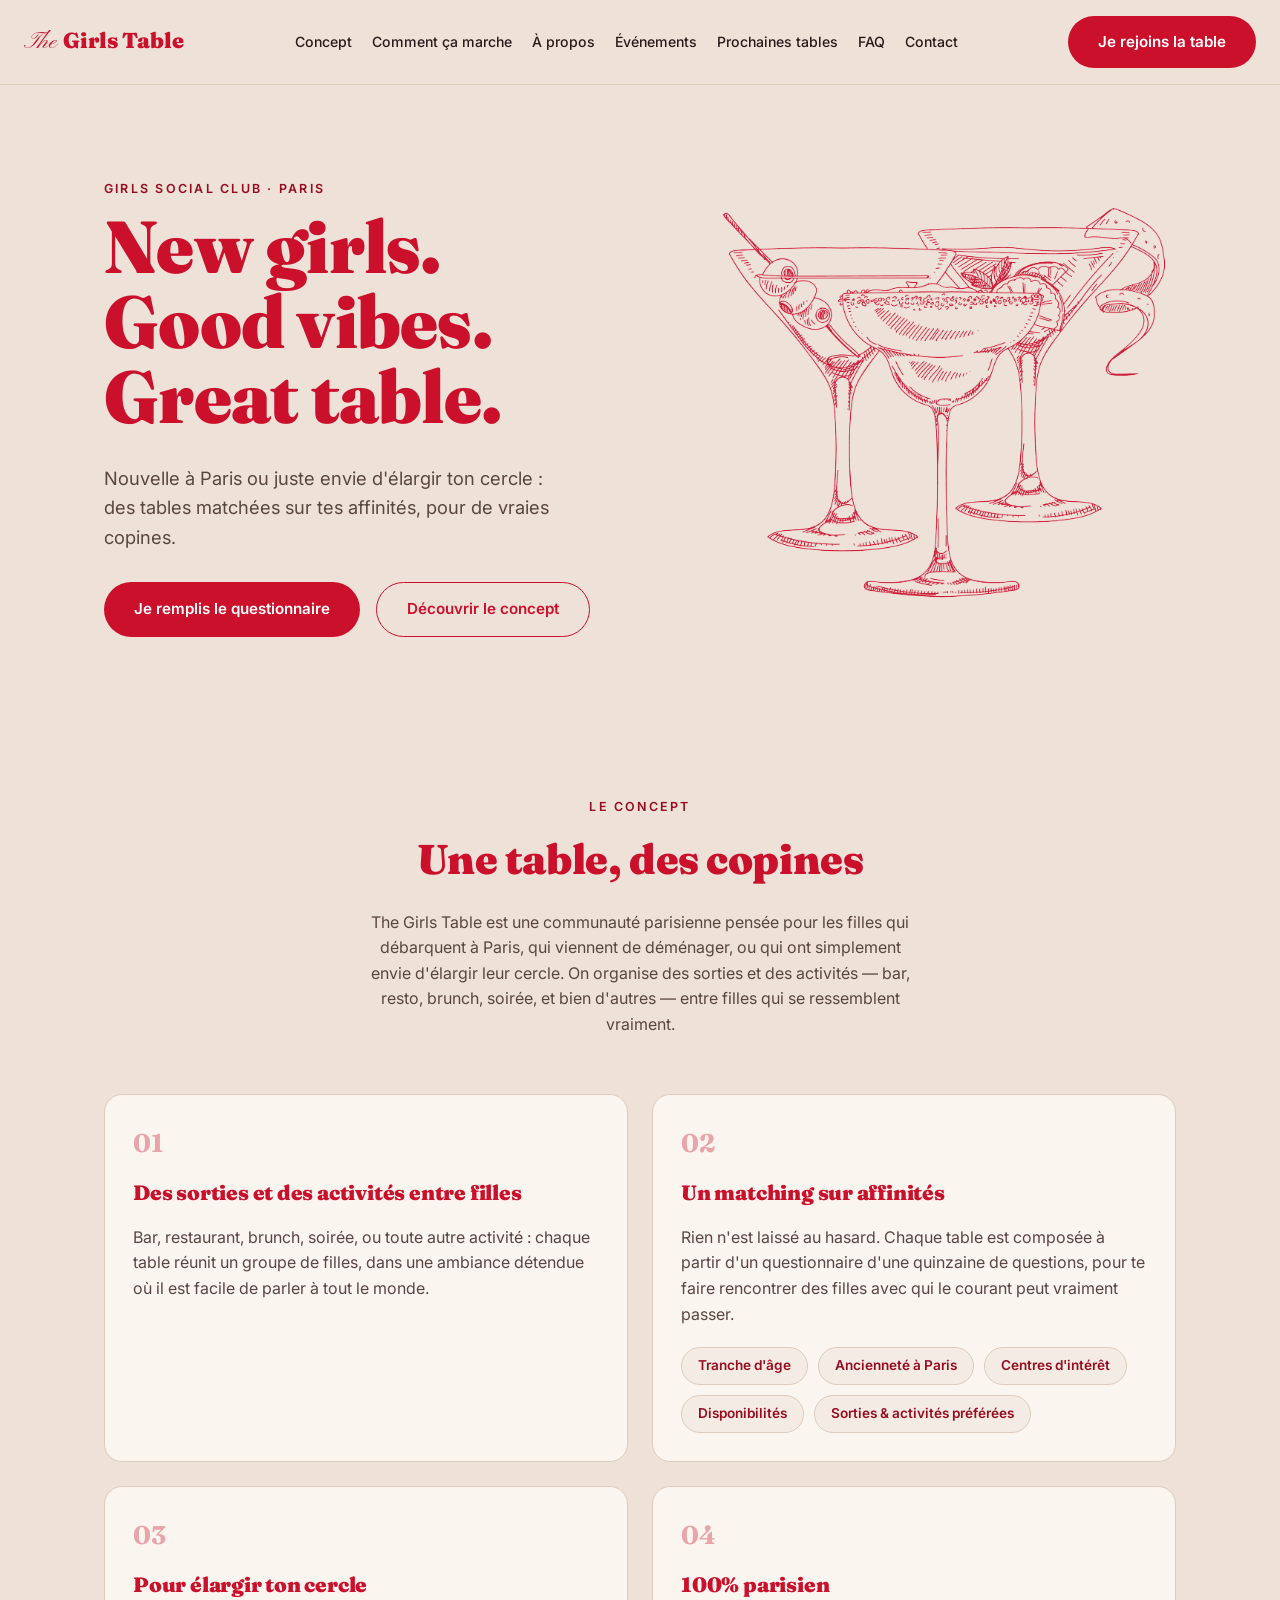
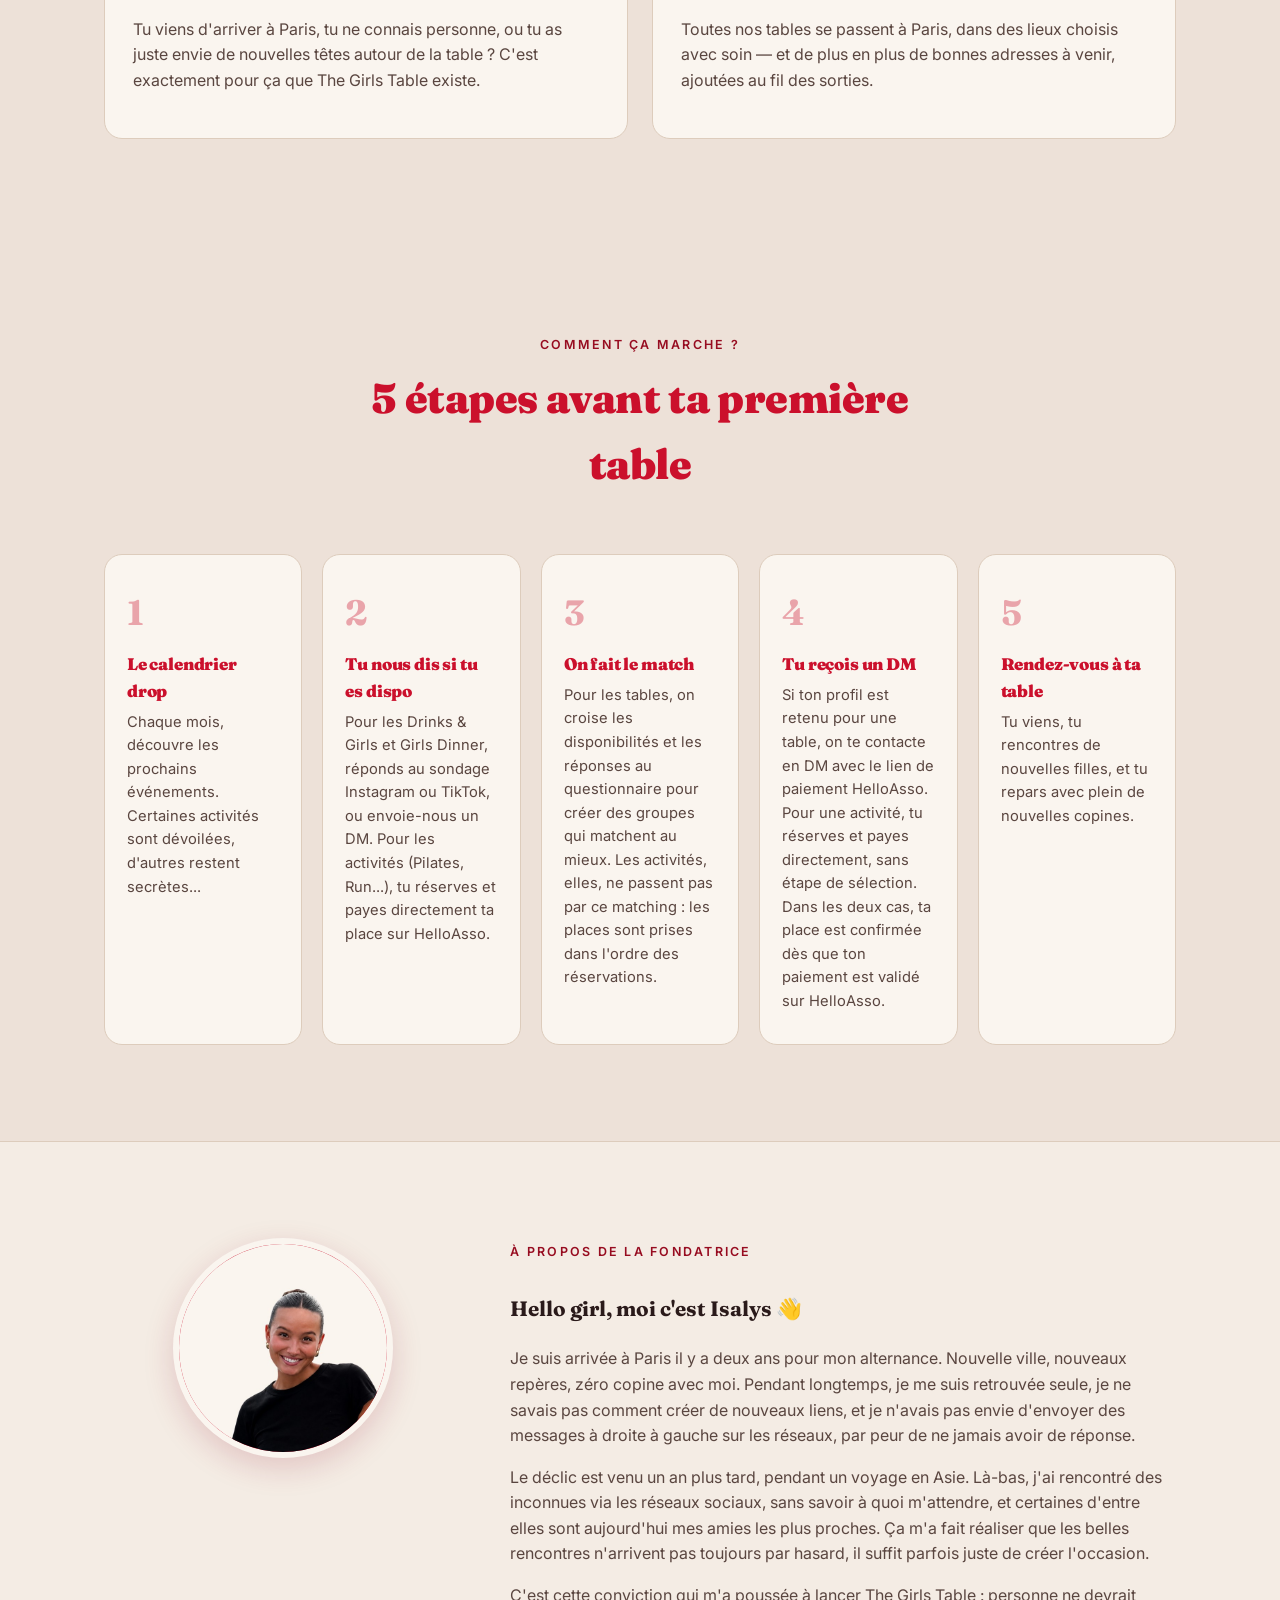
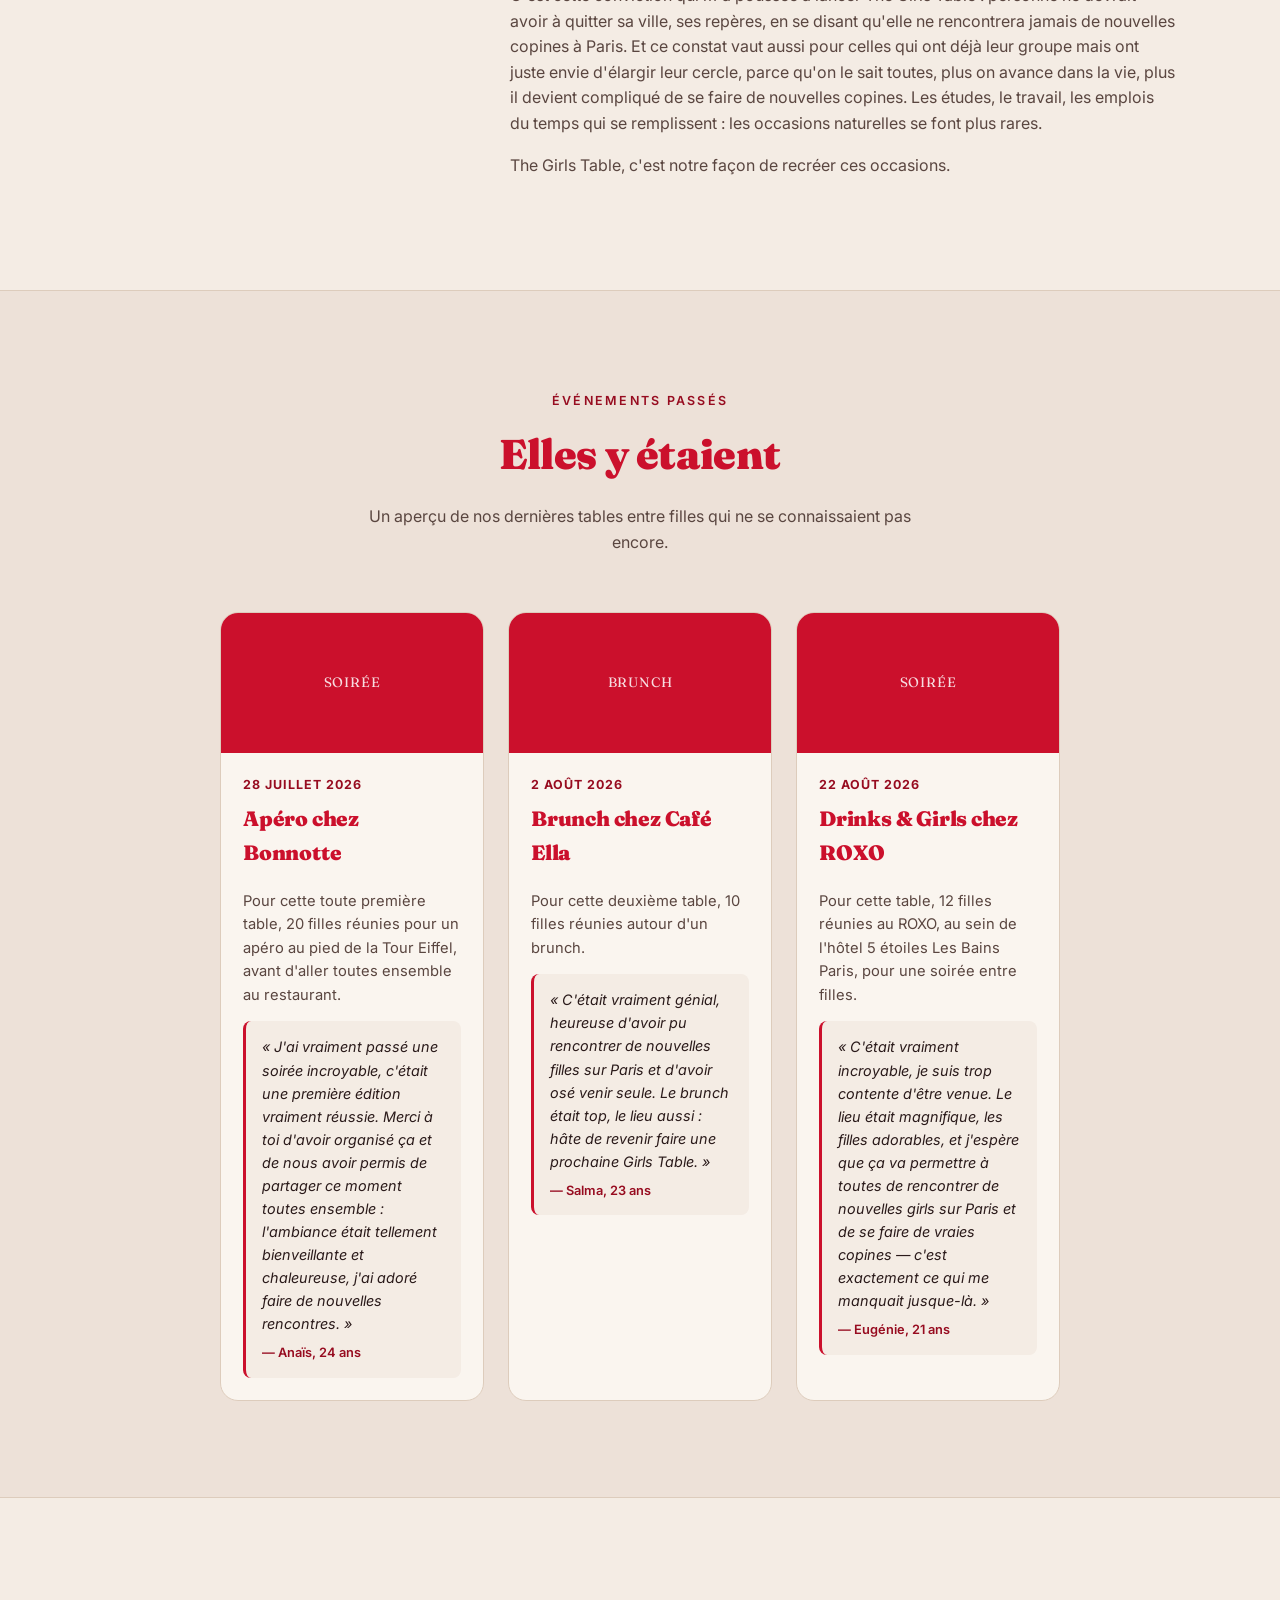
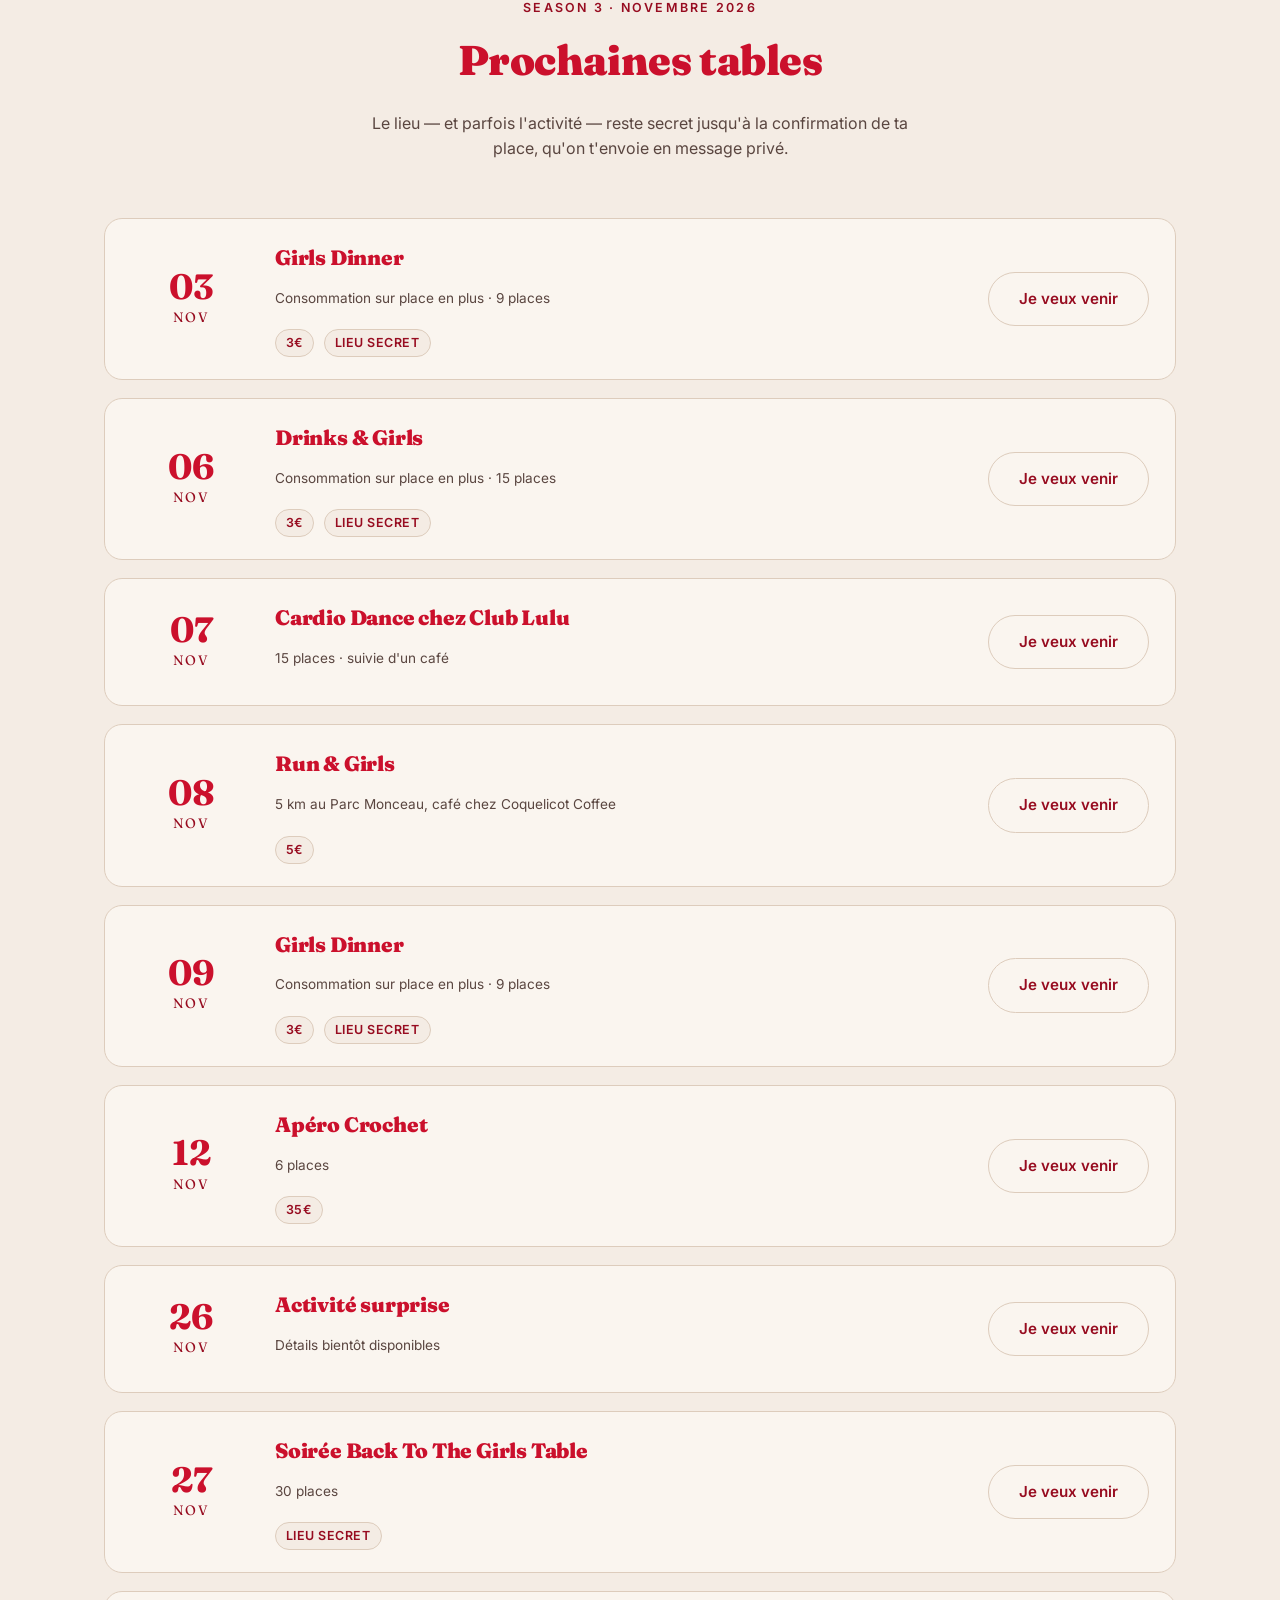
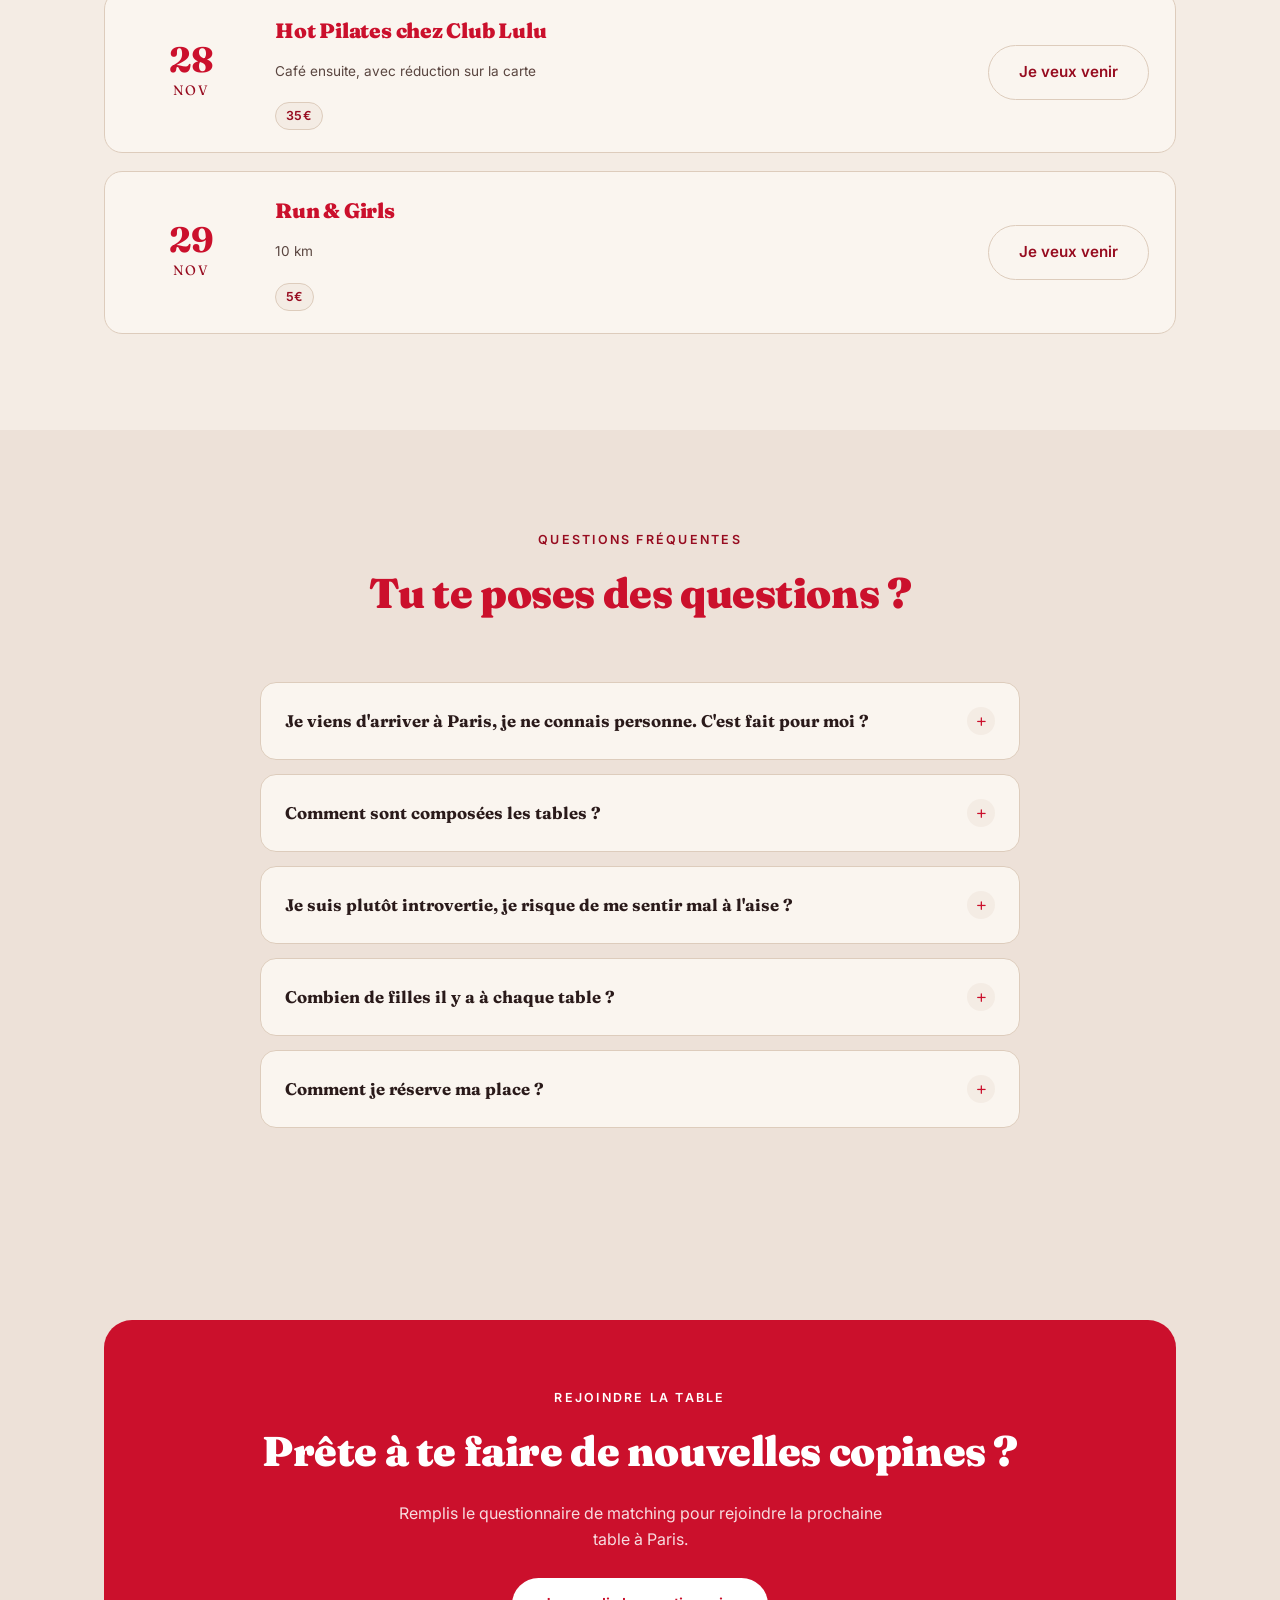
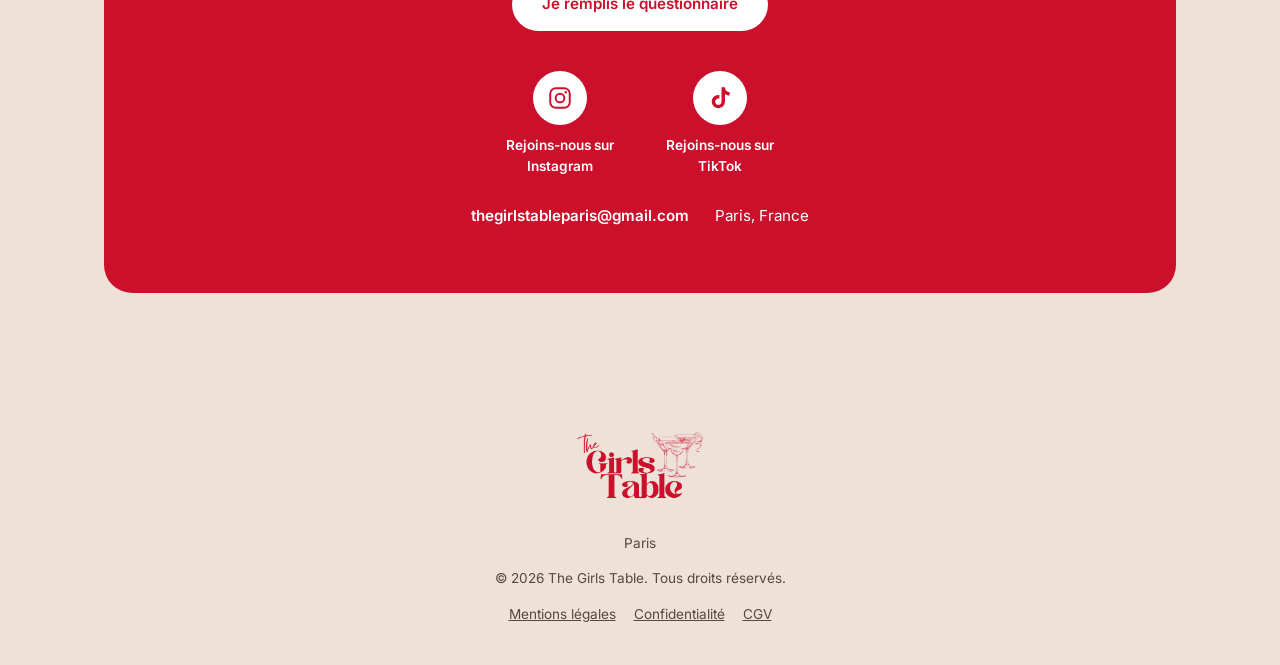
==== commit dfb6b4bd: "Swap Hot Pilates and Cardio Dance event dates Cardio Dance now 7/11, Hot Pilates now 28/11.  Co-Auth" ====
--- a/index.html
+++ b/index.html
@@ -239,9 +239,8 @@
         <div class="upcoming-card reveal">
           <div class="upcoming-date"><span class="day">07</span><span class="month">nov</span></div>
           <div class="upcoming-info">
-            <h3>Hot Pilates chez Club Lulu</h3>
-            <p class="meta">Café ensuite, avec réduction sur la carte</p>
-            <span class="price-badge">35€</span>
+            <h3>Cardio Dance chez Club Lulu</h3>
+            <p class="meta">15 places · suivie d'un café</p>
           </div>
           <a href="https://ig.me/m/thegirlstableparis" class="btn btn-soft" target="_blank" rel="noopener">Je veux venir</a>
         </div>
@@ -293,8 +292,9 @@
         <div class="upcoming-card reveal">
           <div class="upcoming-date"><span class="day">28</span><span class="month">nov</span></div>
           <div class="upcoming-info">
-            <h3>Cardio Dance chez Club Lulu</h3>
-            <p class="meta">15 places · suivie d'un café</p>
+            <h3>Hot Pilates chez Club Lulu</h3>
+            <p class="meta">Café ensuite, avec réduction sur la carte</p>
+            <span class="price-badge">35€</span>
           </div>
           <a href="https://ig.me/m/thegirlstableparis" class="btn btn-soft" target="_blank" rel="noopener">Je veux venir</a>
         </div>
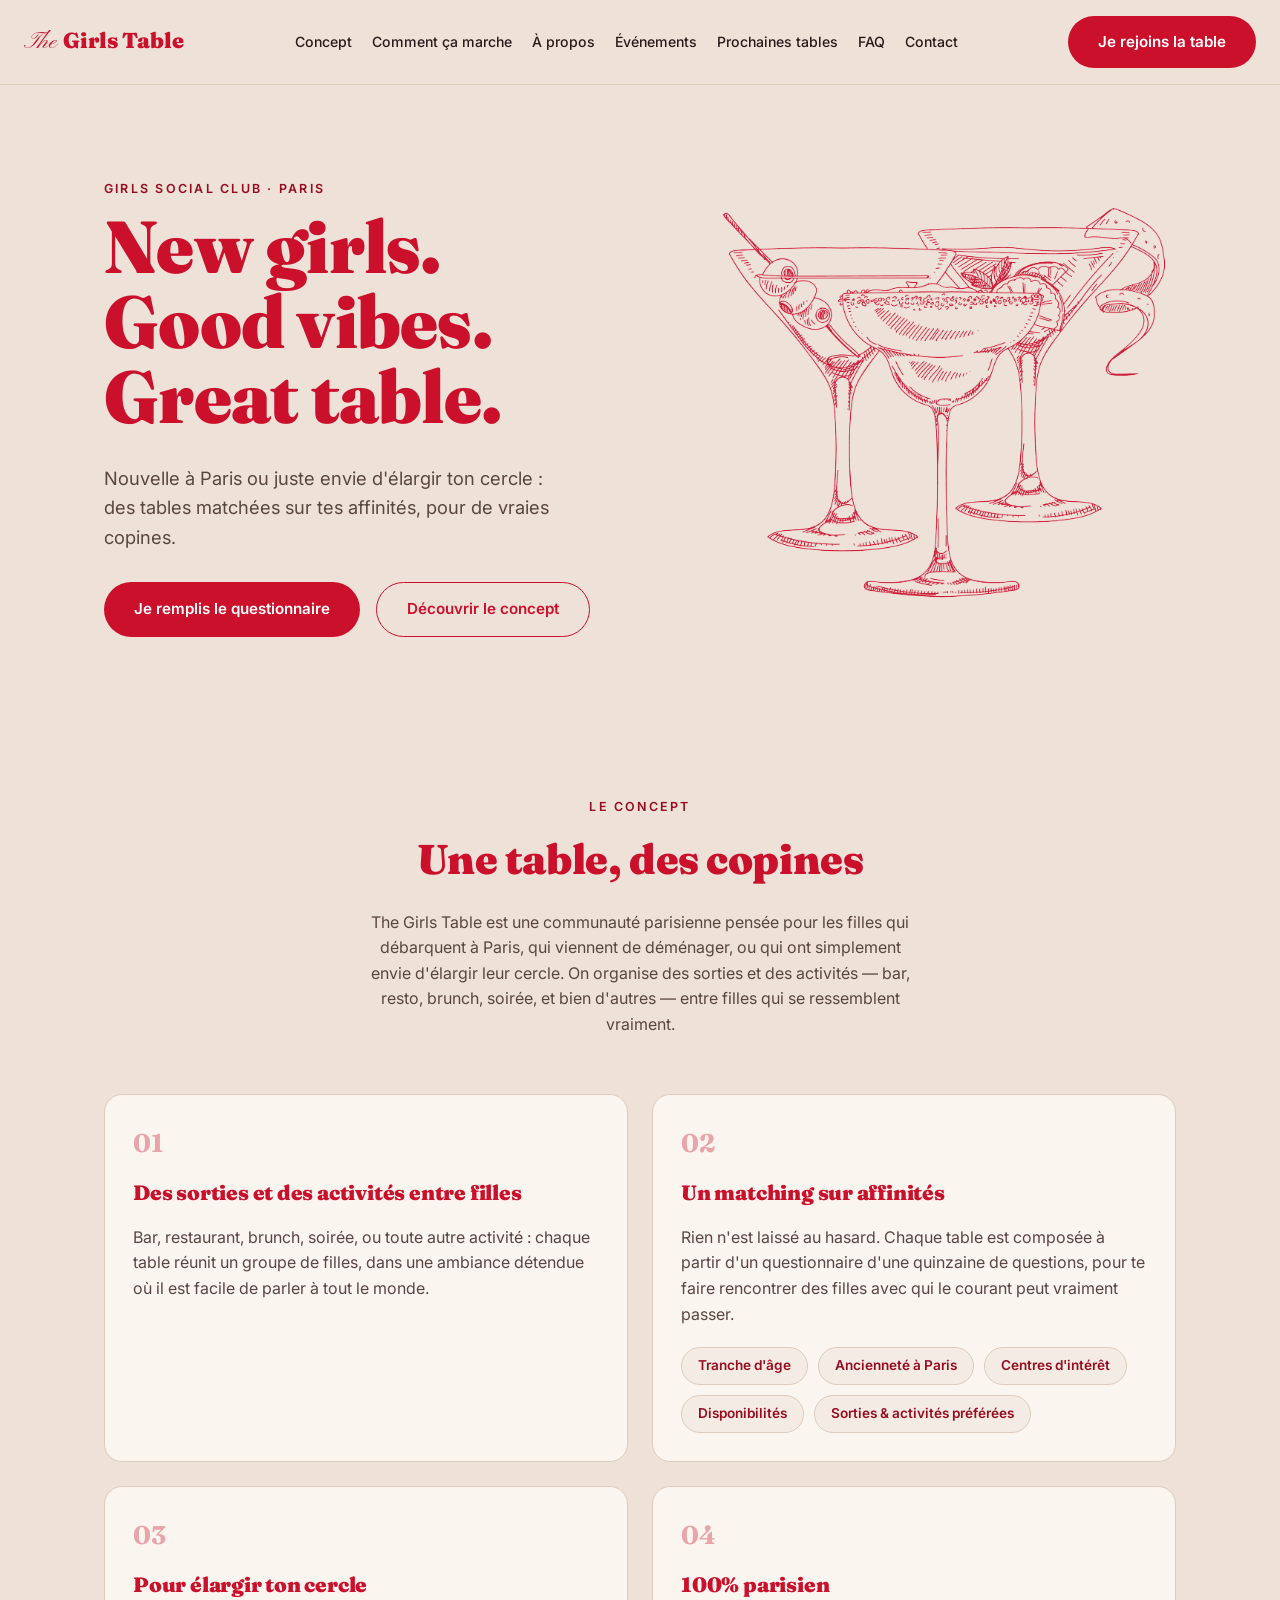
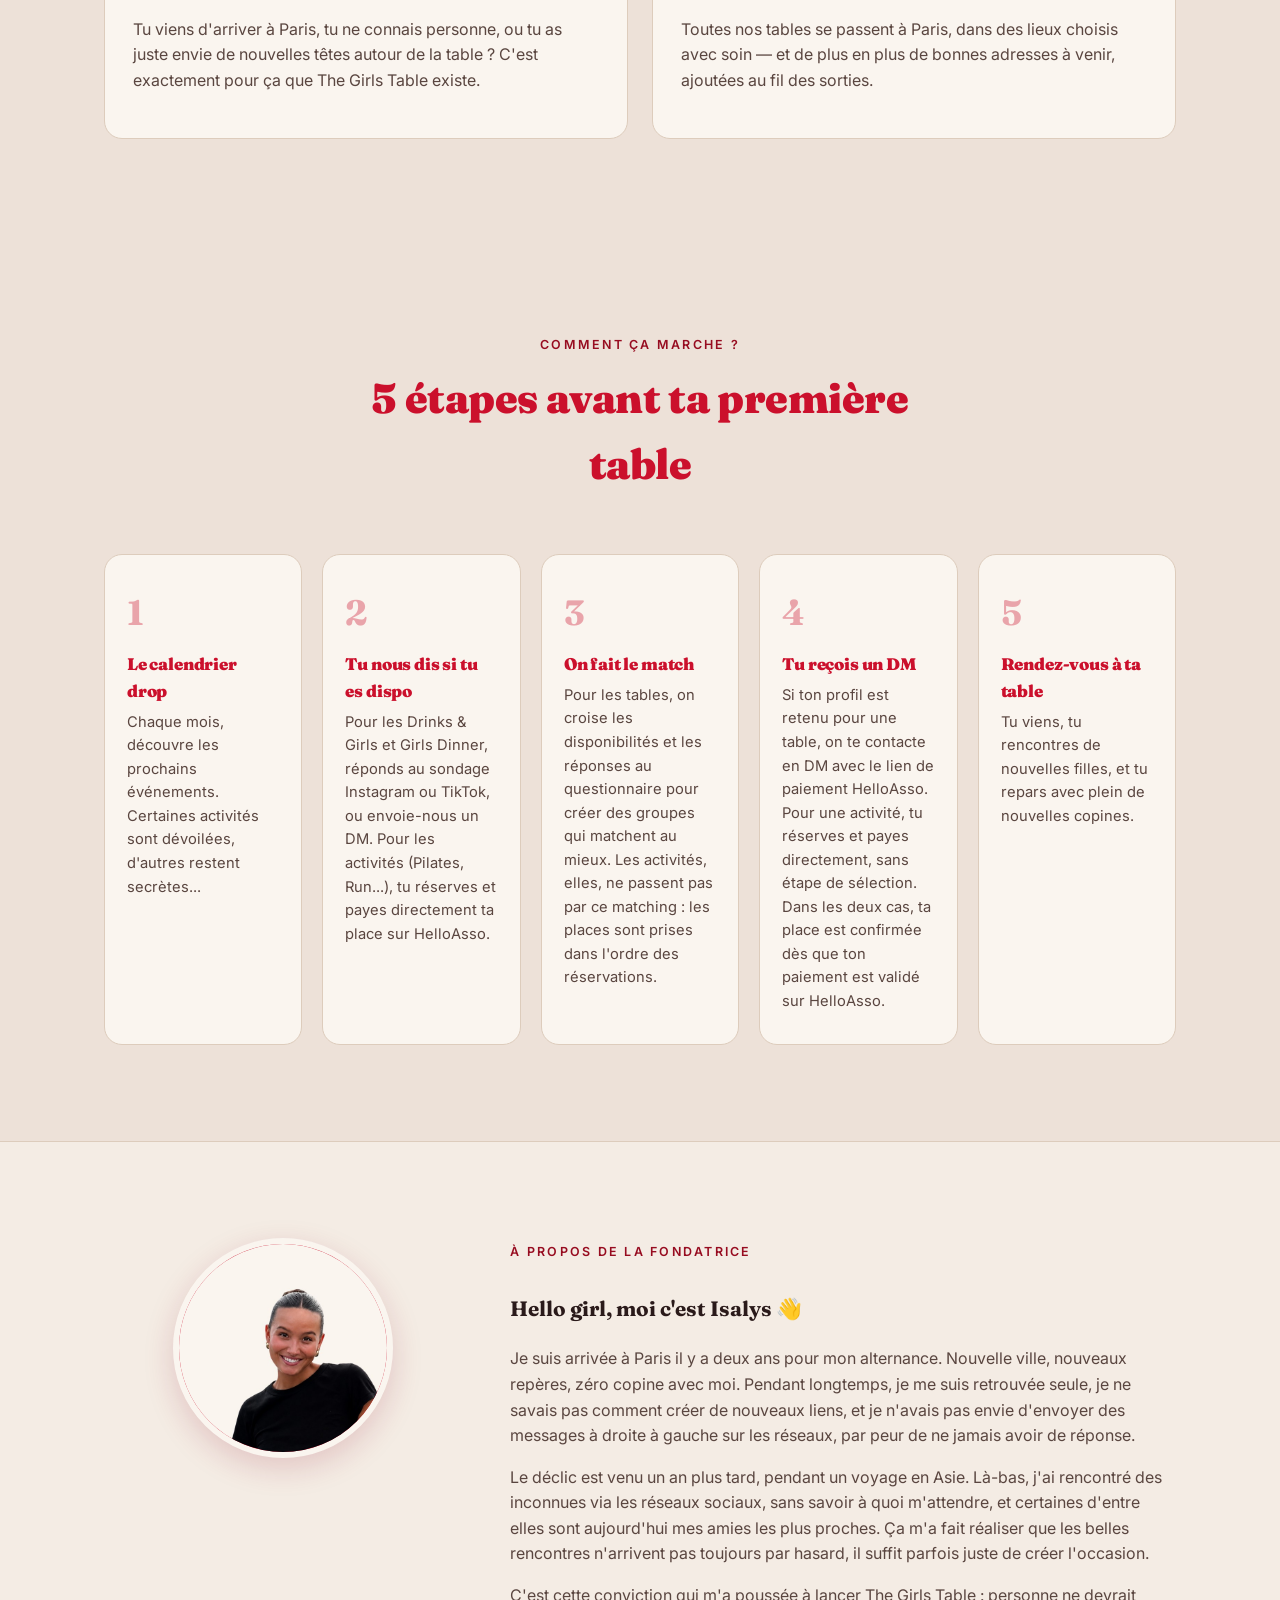
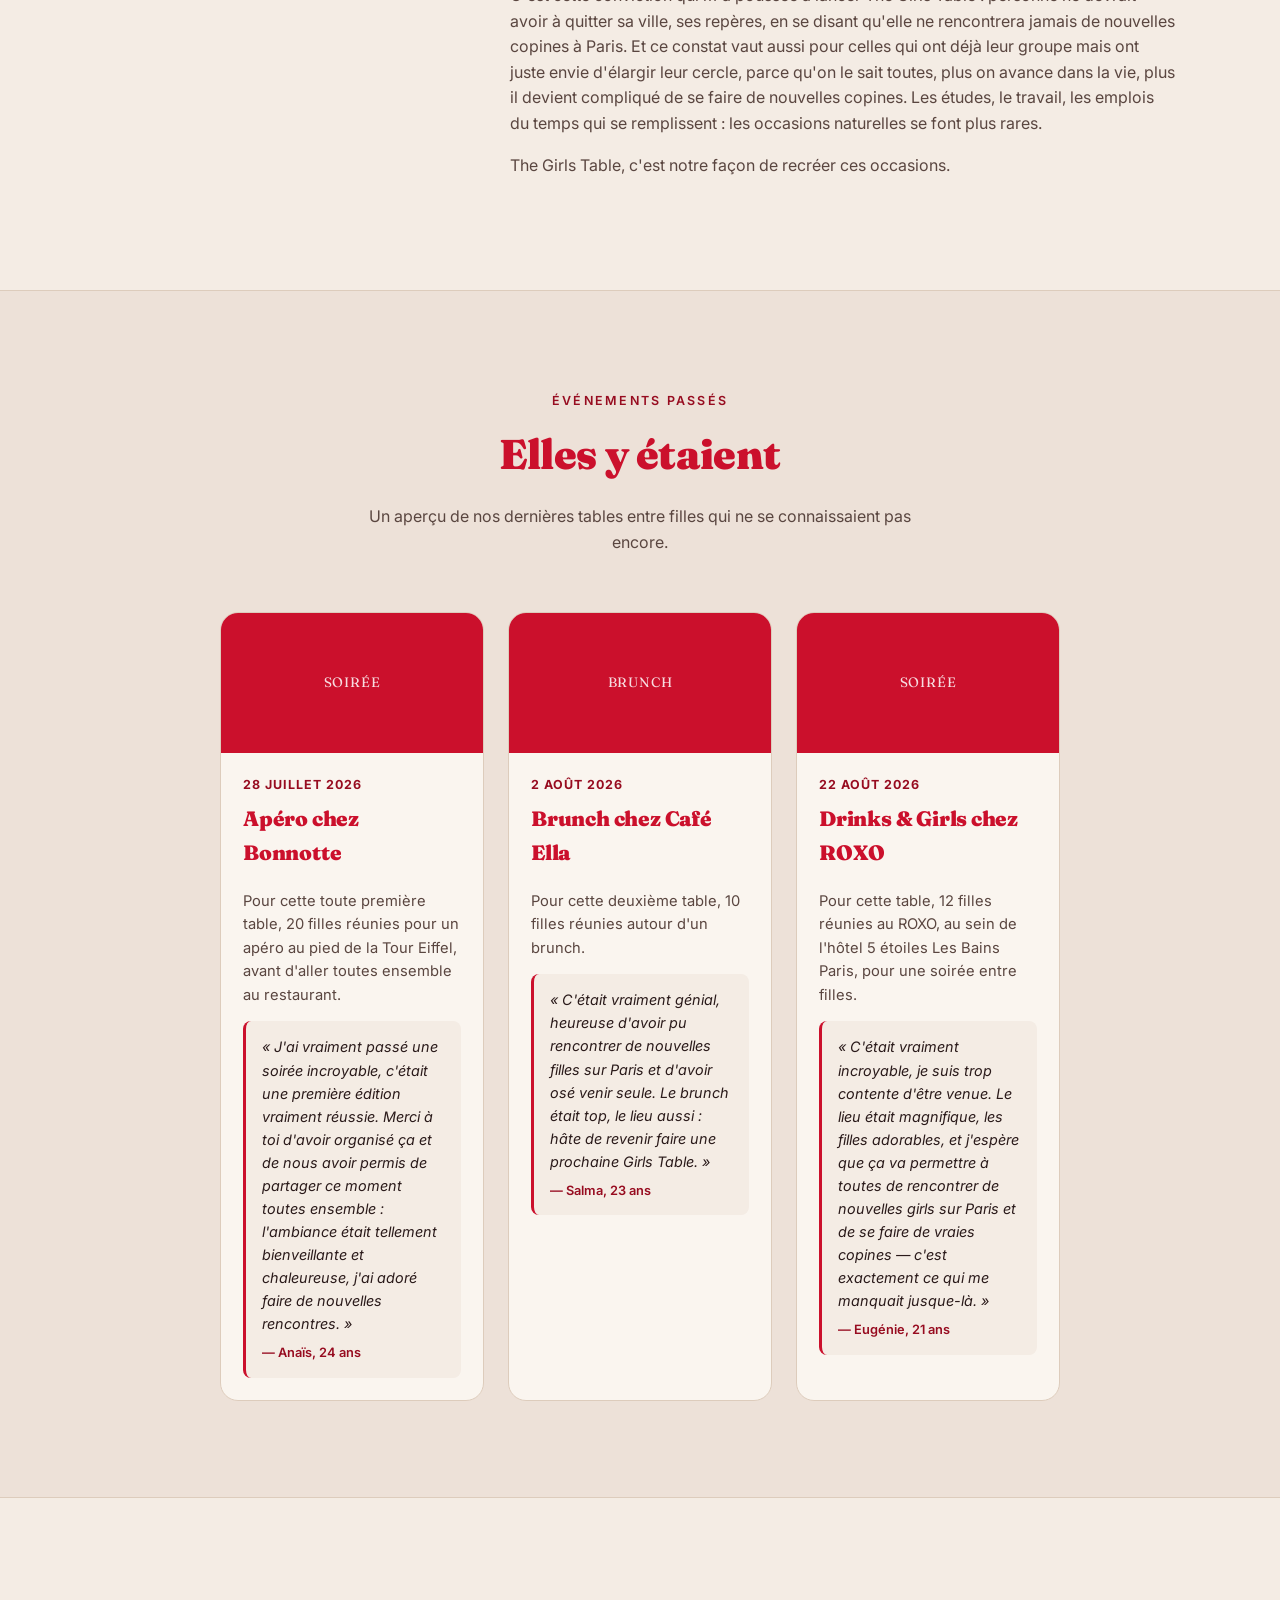
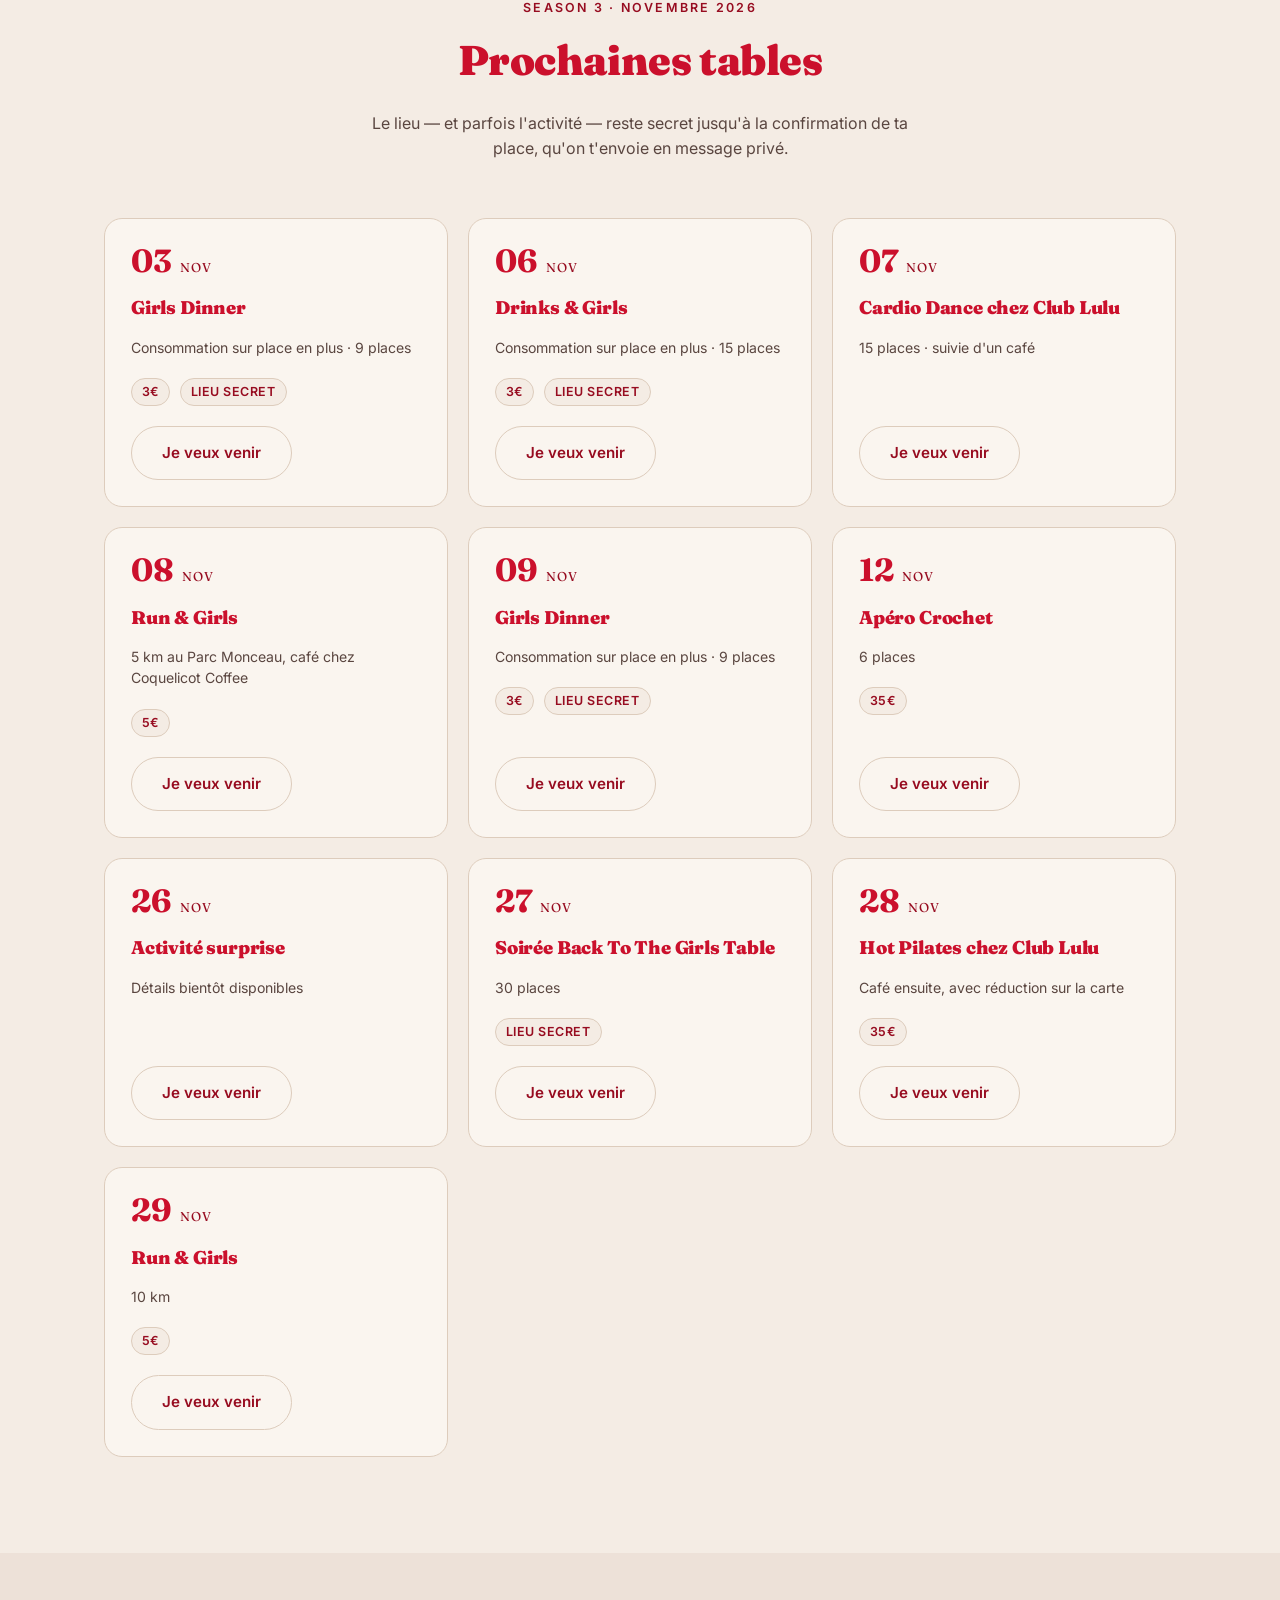
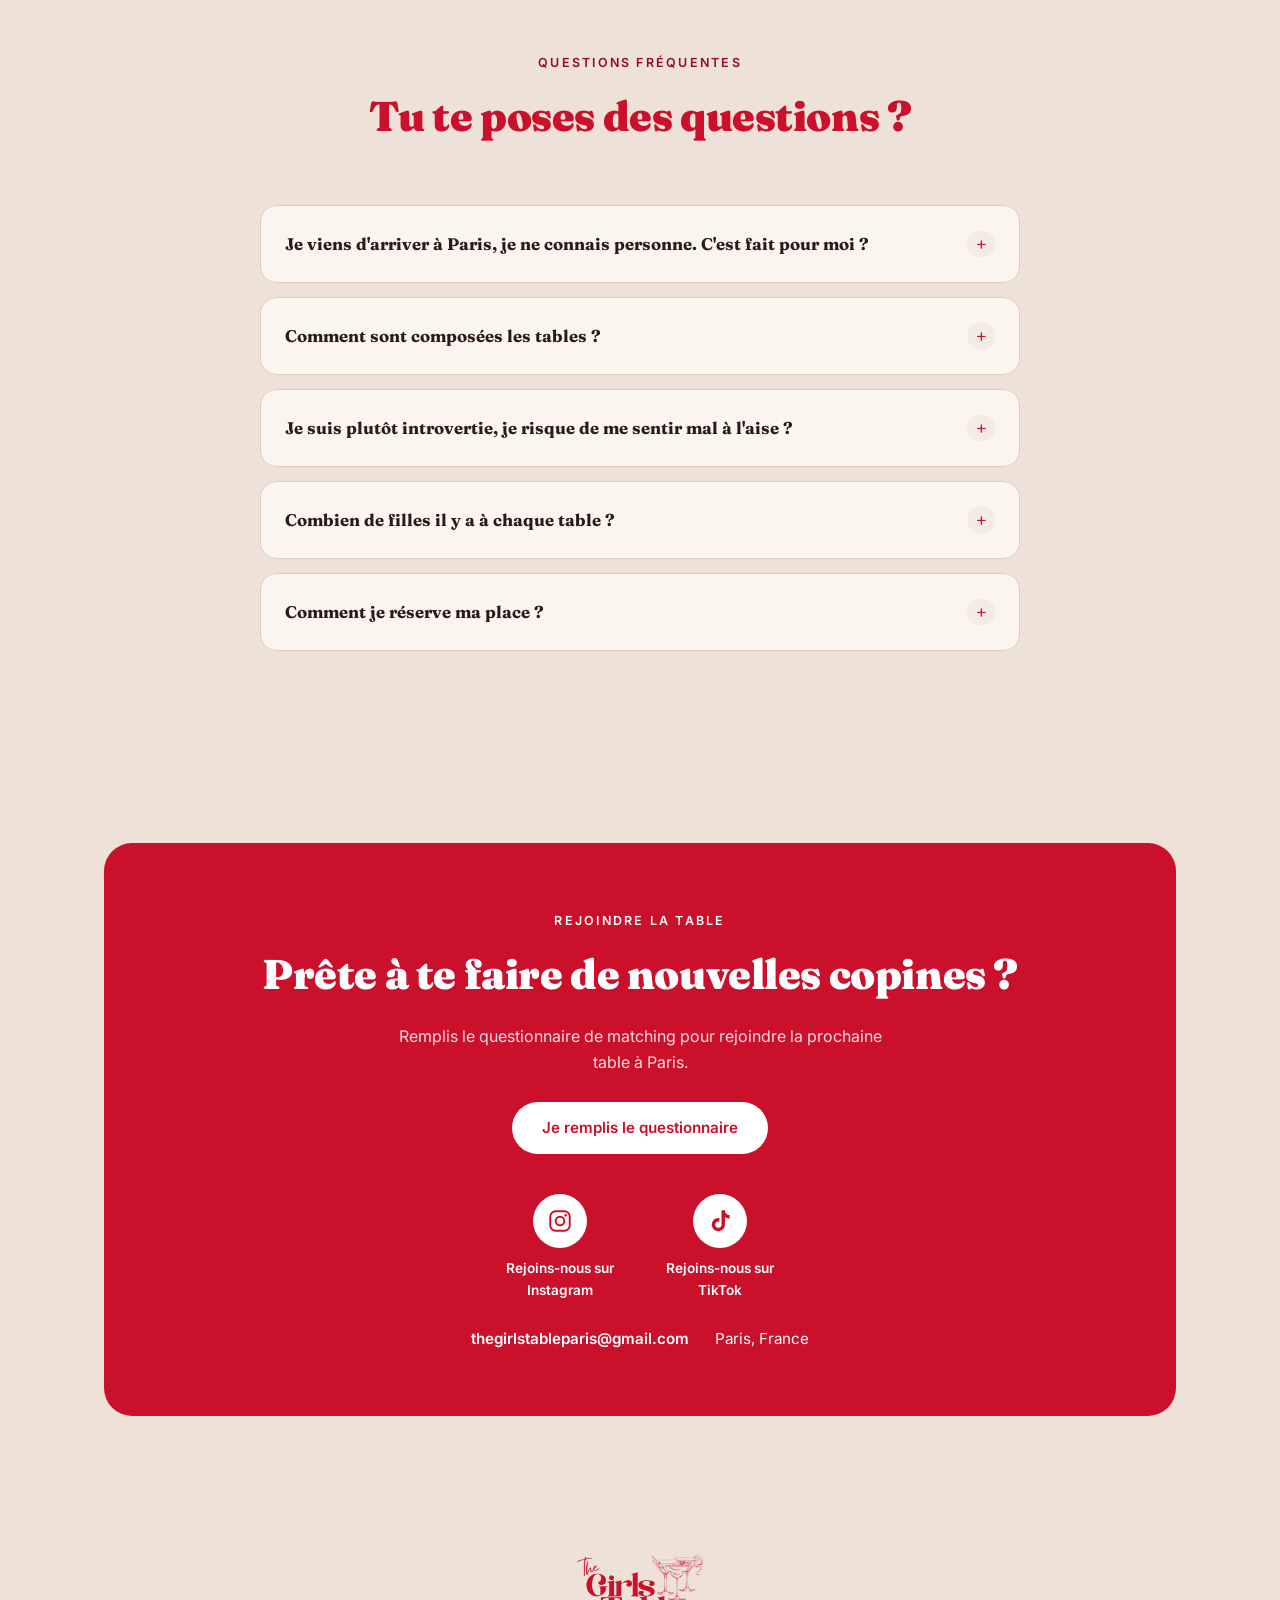
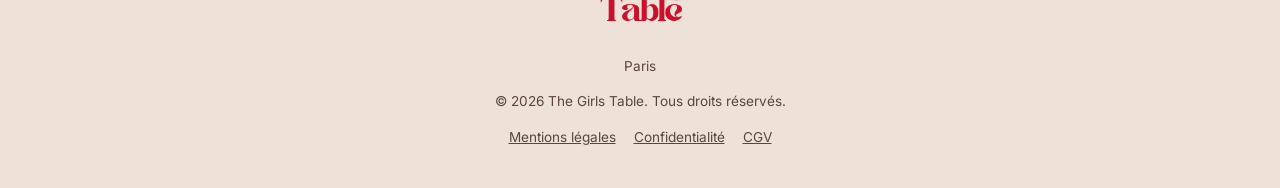
==== commit 1c3dacc1: "Add cache-busting version to stylesheet/script references GitHub Pages' CDN can keep serving a stale" ====
--- a/index.html
+++ b/index.html
@@ -26,7 +26,7 @@
 <link rel="preconnect" href="https://fonts.googleapis.com">
 <link rel="preconnect" href="https://fonts.gstatic.com" crossorigin>
 <link href="https://fonts.googleapis.com/css2?family=Fraunces:wght@400;600;700;900&family=Pinyon+Script&family=Inter:wght@400;500;600;700&display=swap" rel="stylesheet">
-<link rel="stylesheet" href="styles.css">
+<link rel="stylesheet" href="styles.css?v=20261024">
 <script data-goatcounter="https://thegirlstable.goatcounter.com/count" async src="//gc.zgo.at/count.js"></script>
 </head>
 <body>
@@ -242,7 +242,7 @@
             <h3>Cardio Dance chez Club Lulu</h3>
             <p class="meta">15 places · suivie d'un café</p>
           </div>
-          <a href="https://ig.me/m/thegirlstableparis" class="btn btn-soft" target="_blank" rel="noopener">Je veux venir</a>
+          <a href="https://www.helloasso.com/associations/the-girls-table-paris/evenements/girls-activities-cardio-dance" class="btn btn-soft" target="_blank" rel="noopener">Je veux venir</a>
         </div>
         <div class="upcoming-card reveal">
           <div class="upcoming-date"><span class="day">08</span><span class="month">nov</span></div>
@@ -251,7 +251,7 @@
             <p class="meta">5 km au Parc Monceau, café chez Coquelicot Coffee</p>
             <span class="price-badge">5€</span>
           </div>
-          <a href="https://ig.me/m/thegirlstableparis" class="btn btn-soft" target="_blank" rel="noopener">Je veux venir</a>
+          <a href="https://www.helloasso.com/associations/the-girls-table-paris/evenements/run-and-girls-x-olivia-s-pace-2" class="btn btn-soft" target="_blank" rel="noopener">Je veux venir</a>
         </div>
         <div class="upcoming-card reveal">
           <div class="upcoming-date"><span class="day">09</span><span class="month">nov</span></div>
@@ -270,7 +270,7 @@
             <p class="meta">6 places</p>
             <span class="price-badge">35€</span>
           </div>
-          <a href="https://ig.me/m/thegirlstableparis" class="btn btn-soft" target="_blank" rel="noopener">Je veux venir</a>
+          <a href="https://www.helloasso.com/associations/the-girls-table-paris/evenements/girls-activities-cardio-dance-2" class="btn btn-soft" target="_blank" rel="noopener">Je veux venir</a>
         </div>
         <div class="upcoming-card reveal">
           <div class="upcoming-date"><span class="day">26</span><span class="month">nov</span></div>
@@ -296,7 +296,7 @@
             <p class="meta">Café ensuite, avec réduction sur la carte</p>
             <span class="price-badge">35€</span>
           </div>
-          <a href="https://ig.me/m/thegirlstableparis" class="btn btn-soft" target="_blank" rel="noopener">Je veux venir</a>
+          <a href="https://www.helloasso.com/associations/the-girls-table-paris/evenements/girls-activities-hot-pilates" class="btn btn-soft" target="_blank" rel="noopener">Je veux venir</a>
         </div>
         <div class="upcoming-card reveal">
           <div class="upcoming-date"><span class="day">29</span><span class="month">nov</span></div>
@@ -395,6 +395,6 @@
   </div>
 </footer>
 
-<script src="script.js"></script>
+<script src="script.js?v=20261024"></script>
 </body>
 </html>
--- a/styles.css
+++ b/styles.css
@@ -399,32 +399,41 @@
 /* ---------- Upcoming ---------- */
 .upcoming { background: var(--cream-soft); border-top: 1px solid var(--line); }
 
-.upcoming-list { display: flex; flex-direction: column; gap: 18px; }
+.upcoming-list {
+  display: grid;
+  grid-template-columns: repeat(auto-fit, minmax(260px, 1fr));
+  gap: 20px;
+}
 
 .upcoming-card {
-  display: grid;
-  grid-template-columns: 120px 1fr auto;
-  align-items: center;
-  gap: 24px;
+  display: flex;
+  flex-direction: column;
   background: var(--cream-card);
   border: 1px solid var(--line);
   border-radius: 18px;
-  padding: 22px 26px;
-}
-@media (max-width: 720px) {
-  .upcoming-card { grid-template-columns: 1fr; text-align: center; }
+  padding: 26px;
+  transition: transform 0.2s ease, box-shadow 0.2s ease;
+}
+.upcoming-card:hover {
+  transform: translateY(-4px);
+  box-shadow: 0 10px 24px rgba(42, 26, 26, 0.1);
 }
 
 .upcoming-date {
-  font-family: 'Fraunces', serif;
-  color: var(--red);
-  text-align: center;
-}
-.upcoming-date .day { font-size: 2.2rem; font-weight: 700; display: block; line-height: 1; }
-.upcoming-date .month { font-size: 0.85rem; text-transform: uppercase; letter-spacing: 0.08em; color: var(--red-dark); }
-
-.upcoming-info h3 { margin-bottom: 4px; }
-.upcoming-info .meta { font-size: 0.85rem; color: var(--ink-soft); }
+  display: flex;
+  align-items: baseline;
+  gap: 8px;
+  font-family: 'Fraunces', serif;
+  color: var(--red);
+  margin-bottom: 16px;
+}
+.upcoming-date .day { font-size: 2rem; font-weight: 700; line-height: 1; }
+.upcoming-date .month { font-size: 0.8rem; text-transform: uppercase; letter-spacing: 0.08em; color: var(--red-dark); }
+
+.upcoming-info { flex: 1; }
+.upcoming-info h3 { margin-bottom: 6px; font-size: 1.15rem; }
+.upcoming-info .meta { font-size: 0.88rem; color: var(--ink-soft); line-height: 1.5; }
+.upcoming-card .btn { margin-top: 20px; align-self: flex-start; }
 .upcoming-info .venue-pending,
 .upcoming-info .price-badge {
   display: inline-flex;
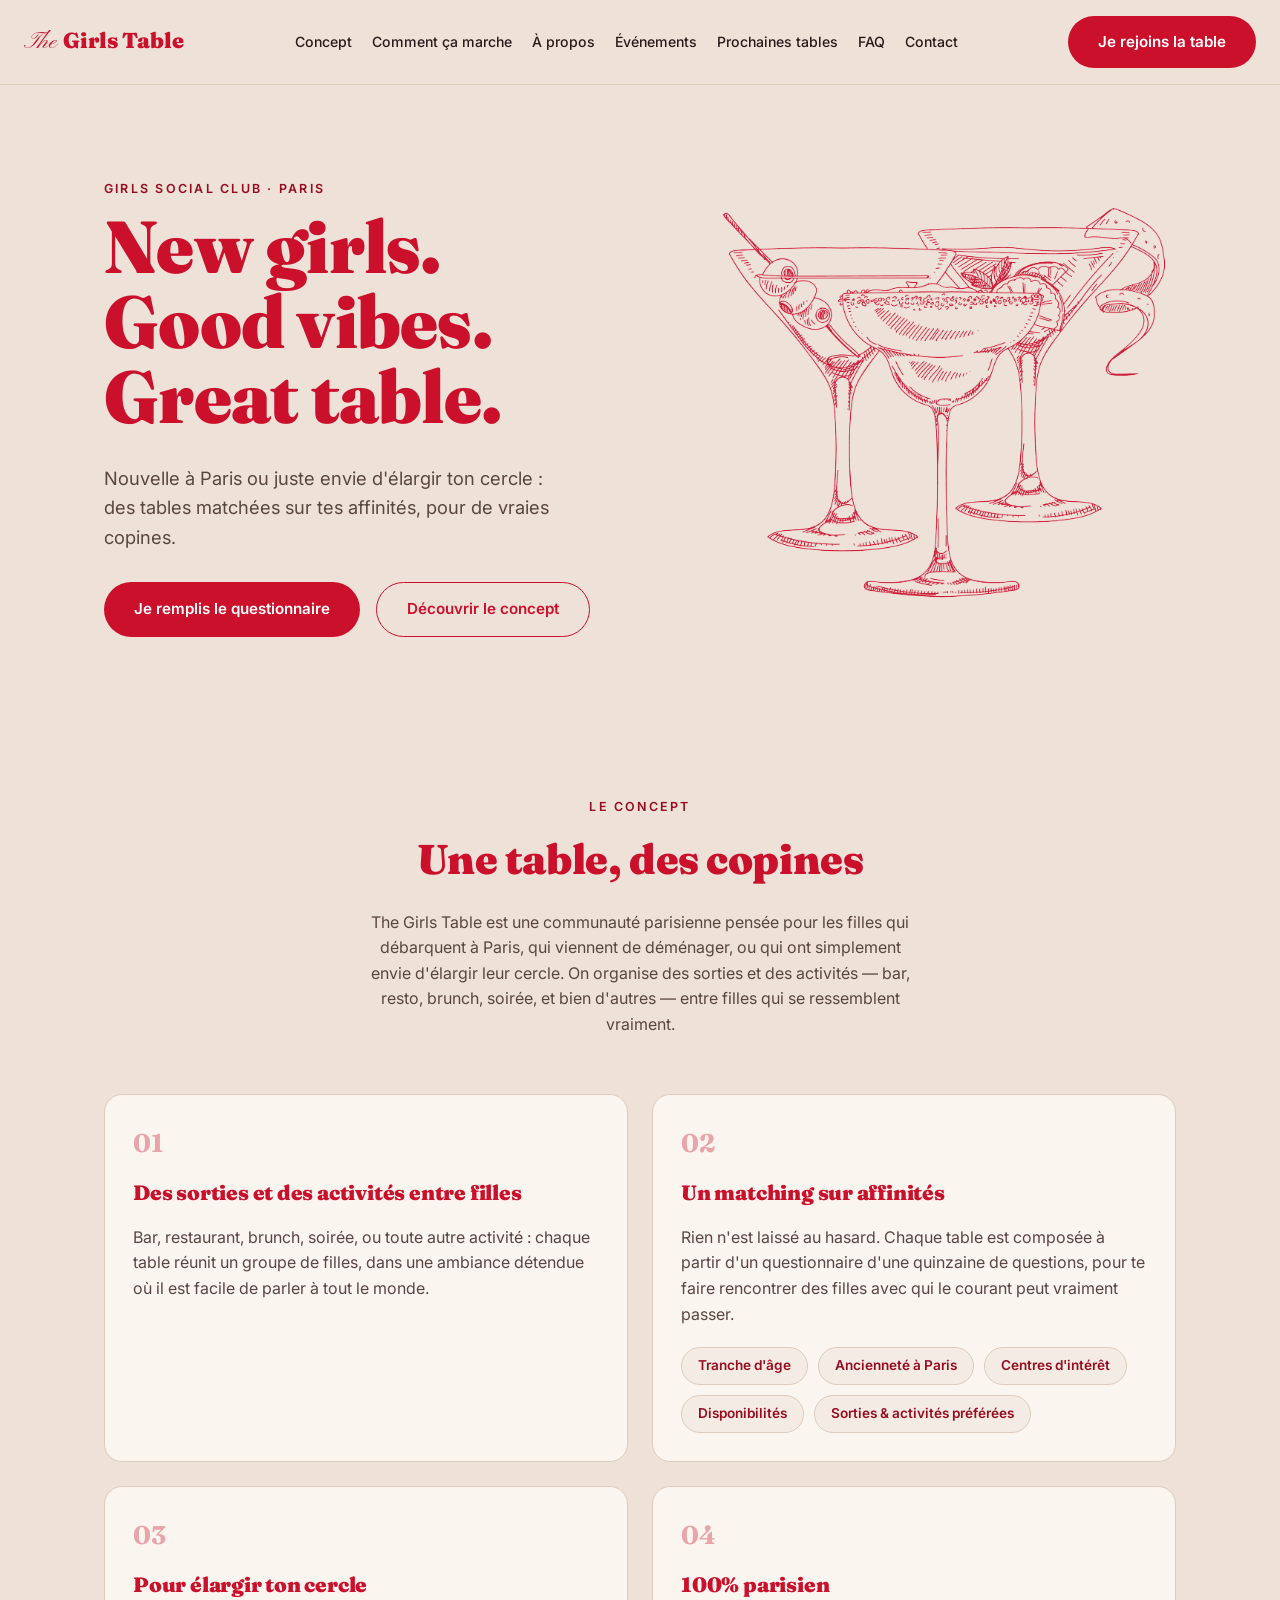
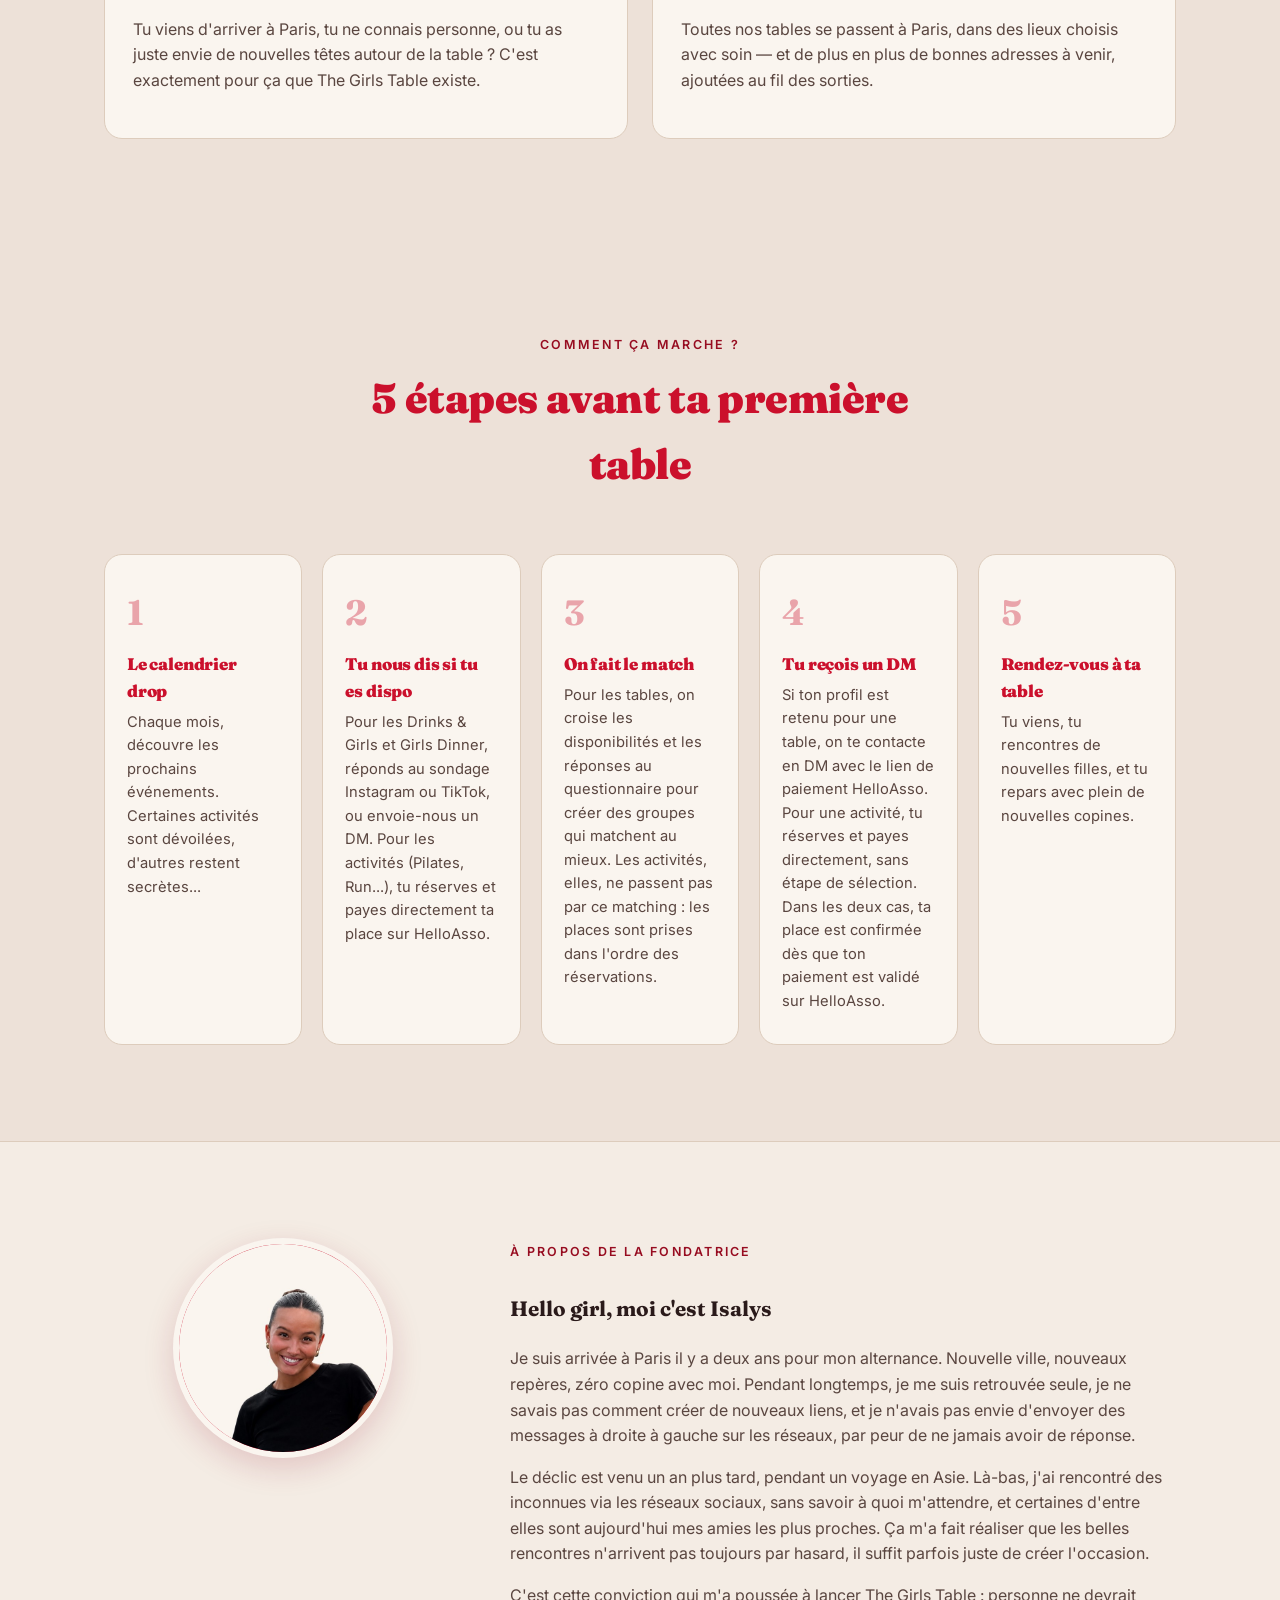
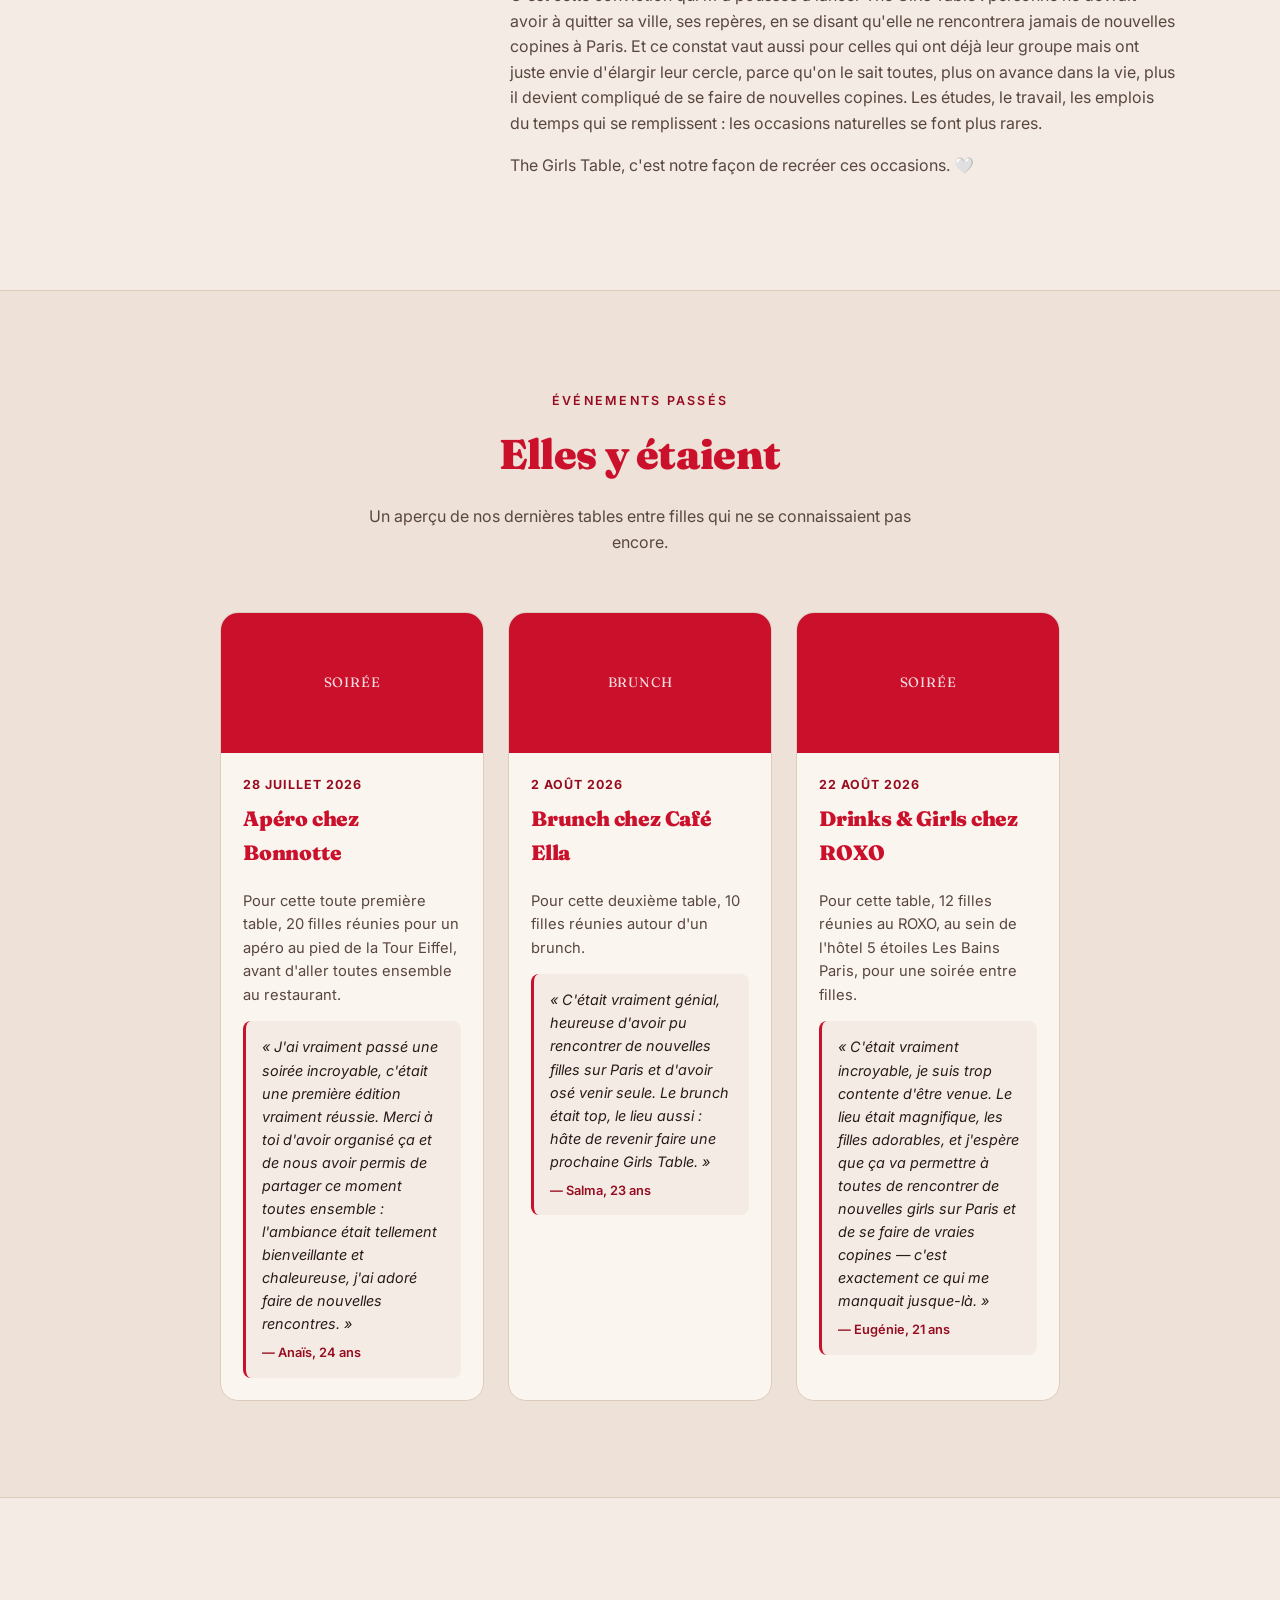
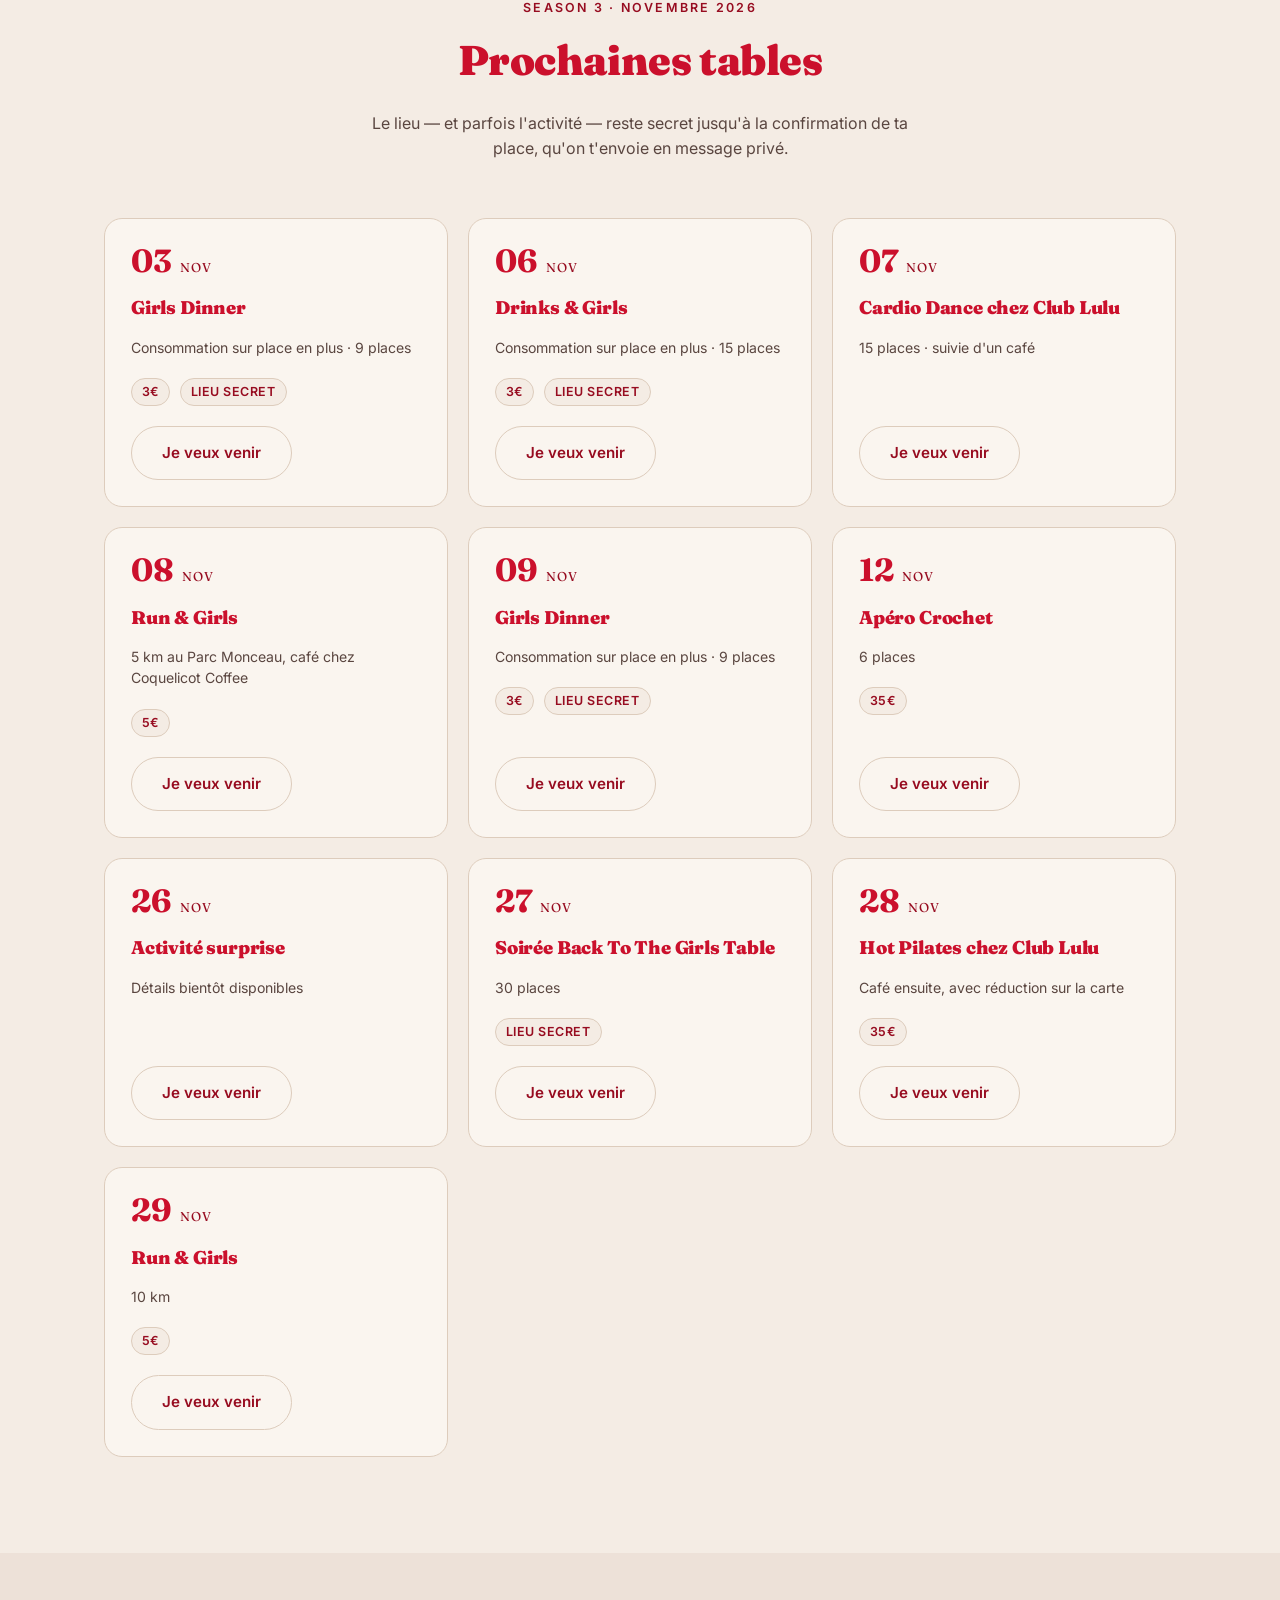
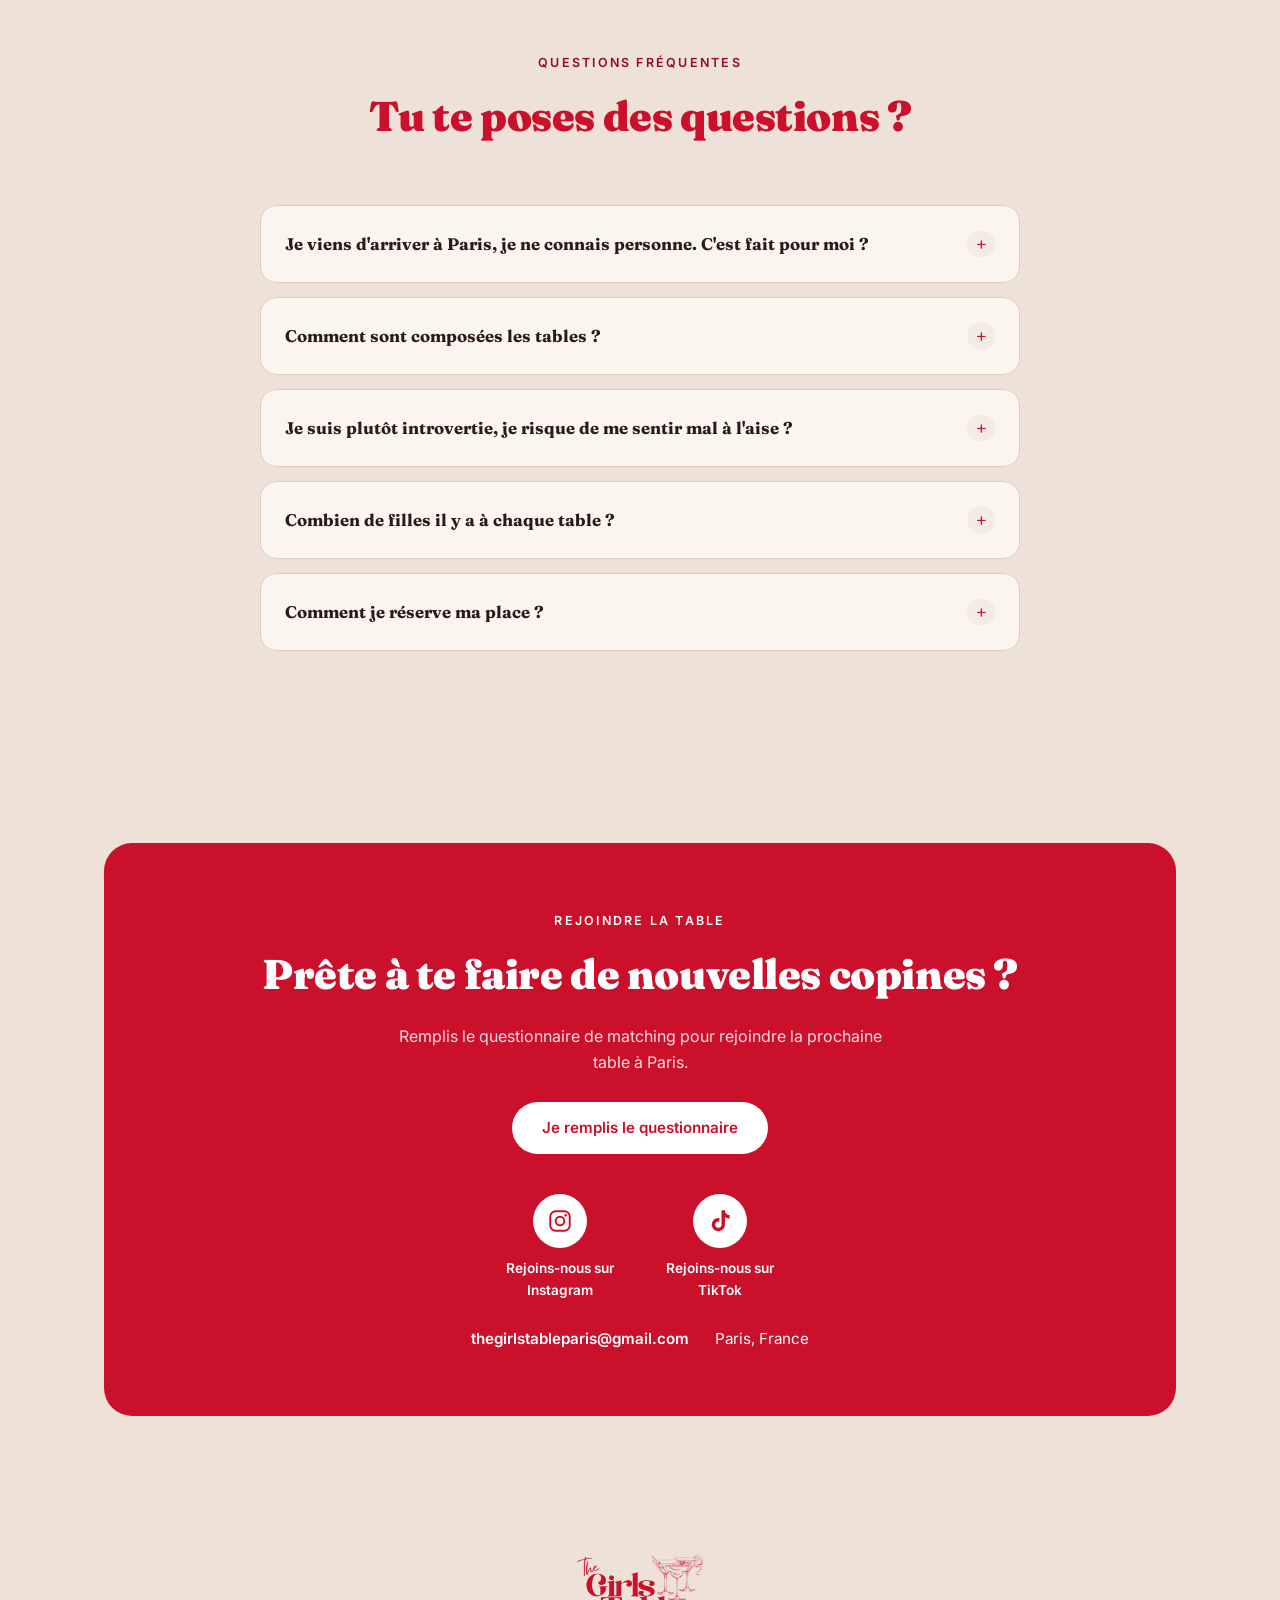
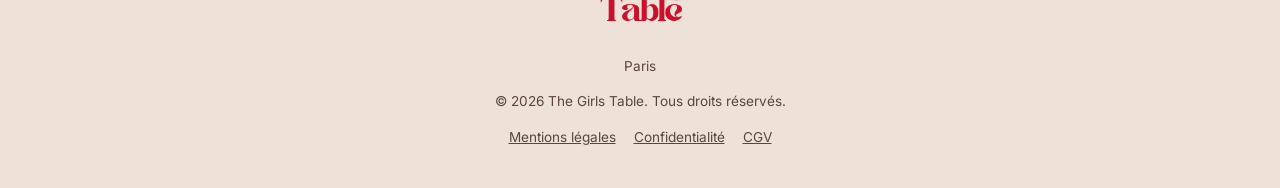
==== commit 82e85ed7: "Replace wave emoji with a closing white heart in founder bio Co-Authored-By: Claude Sonnet 5 <norepl" ====
--- a/index.html
+++ b/index.html
@@ -147,11 +147,11 @@
       </div>
       <div class="about-copy reveal">
         <span class="eyebrow">À propos de la fondatrice</span>
-        <p class="about-intro">Hello girl, moi c'est Isalys 👋</p>
+        <p class="about-intro">Hello girl, moi c'est Isalys</p>
         <p>Je suis arrivée à Paris il y a deux ans pour mon alternance. Nouvelle ville, nouveaux repères, zéro copine avec moi. Pendant longtemps, je me suis retrouvée seule, je ne savais pas comment créer de nouveaux liens, et je n'avais pas envie d'envoyer des messages à droite à gauche sur les réseaux, par peur de ne jamais avoir de réponse.</p>
         <p>Le déclic est venu un an plus tard, pendant un voyage en Asie. Là-bas, j'ai rencontré des inconnues via les réseaux sociaux, sans savoir à quoi m'attendre, et certaines d'entre elles sont aujourd'hui mes amies les plus proches. Ça m'a fait réaliser que les belles rencontres n'arrivent pas toujours par hasard, il suffit parfois juste de créer l'occasion.</p>
         <p>C'est cette conviction qui m'a poussée à lancer The Girls Table : personne ne devrait avoir à quitter sa ville, ses repères, en se disant qu'elle ne rencontrera jamais de nouvelles copines à Paris. Et ce constat vaut aussi pour celles qui ont déjà leur groupe mais ont juste envie d'élargir leur cercle, parce qu'on le sait toutes, plus on avance dans la vie, plus il devient compliqué de se faire de nouvelles copines. Les études, le travail, les emplois du temps qui se remplissent : les occasions naturelles se font plus rares.</p>
-        <p>The Girls Table, c'est notre façon de recréer ces occasions.</p>
+        <p>The Girls Table, c'est notre façon de recréer ces occasions. 🤍</p>
       </div>
     </div>
   </section>
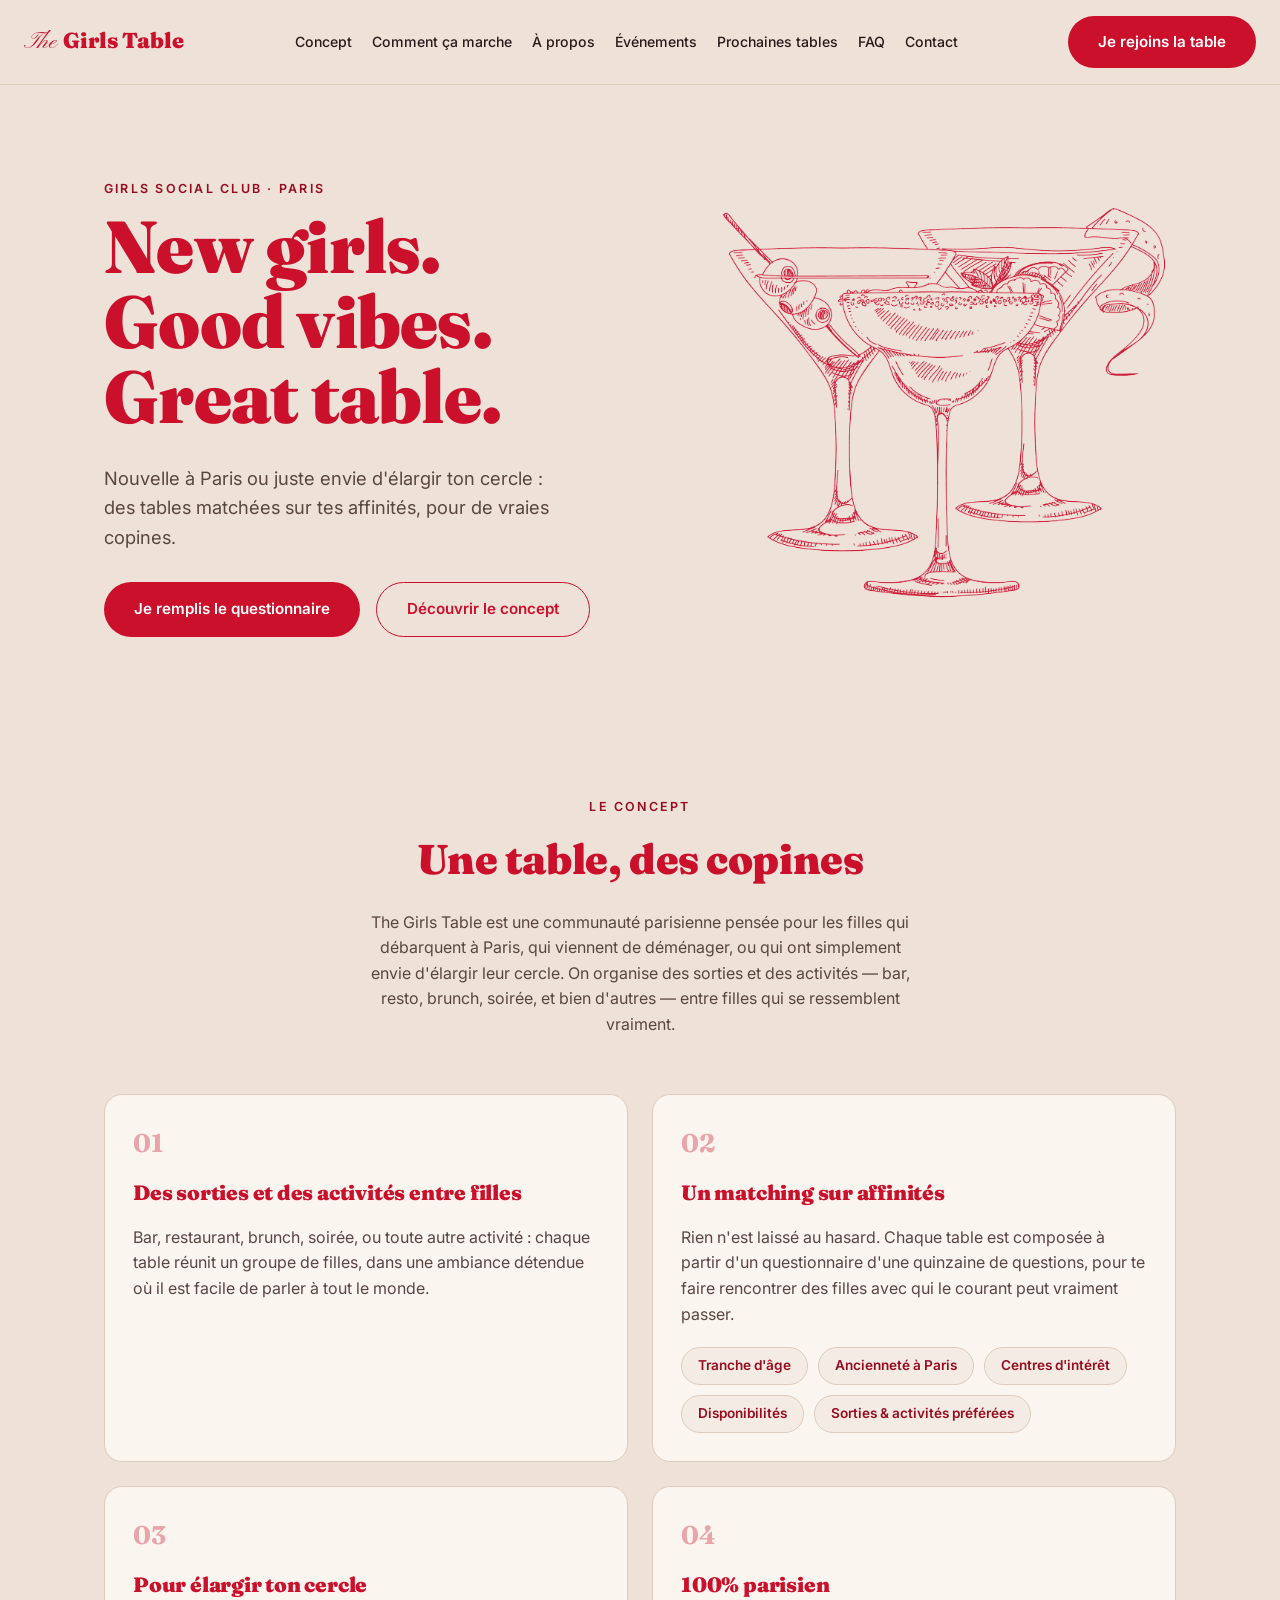
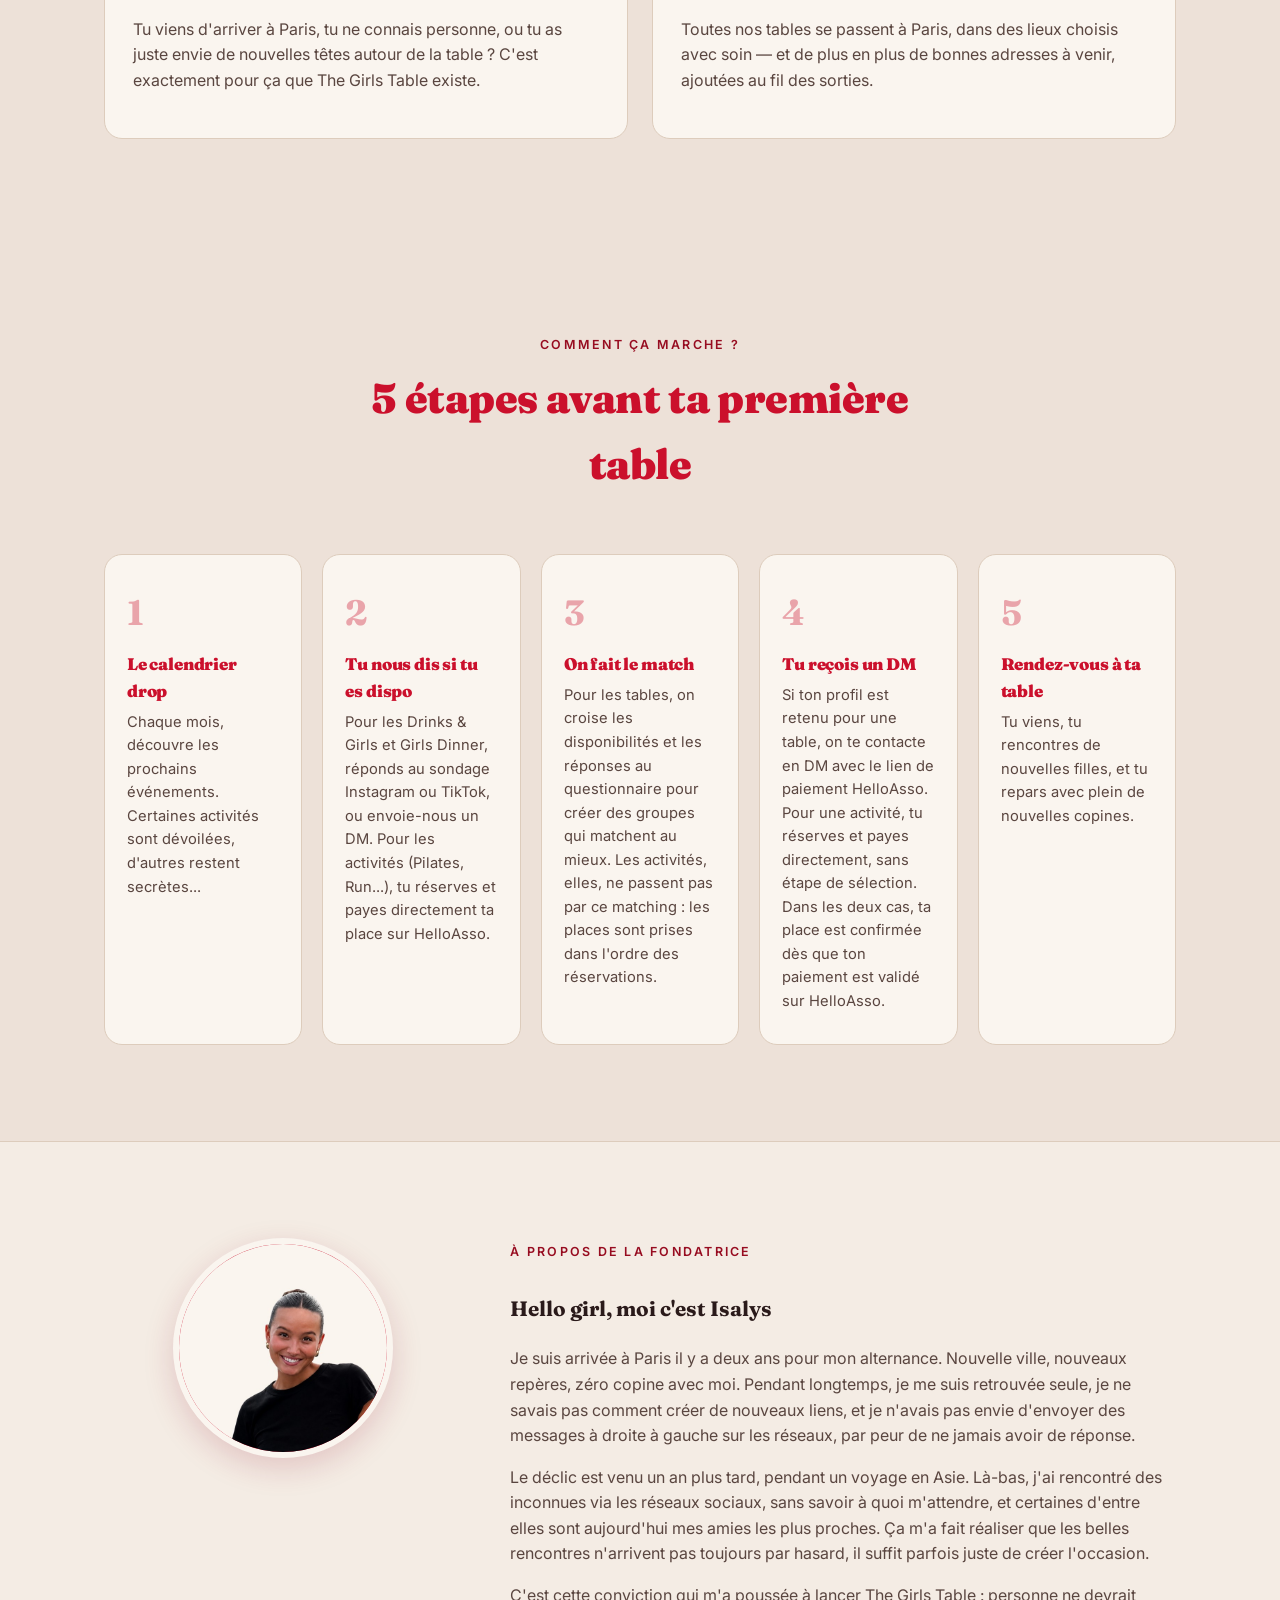
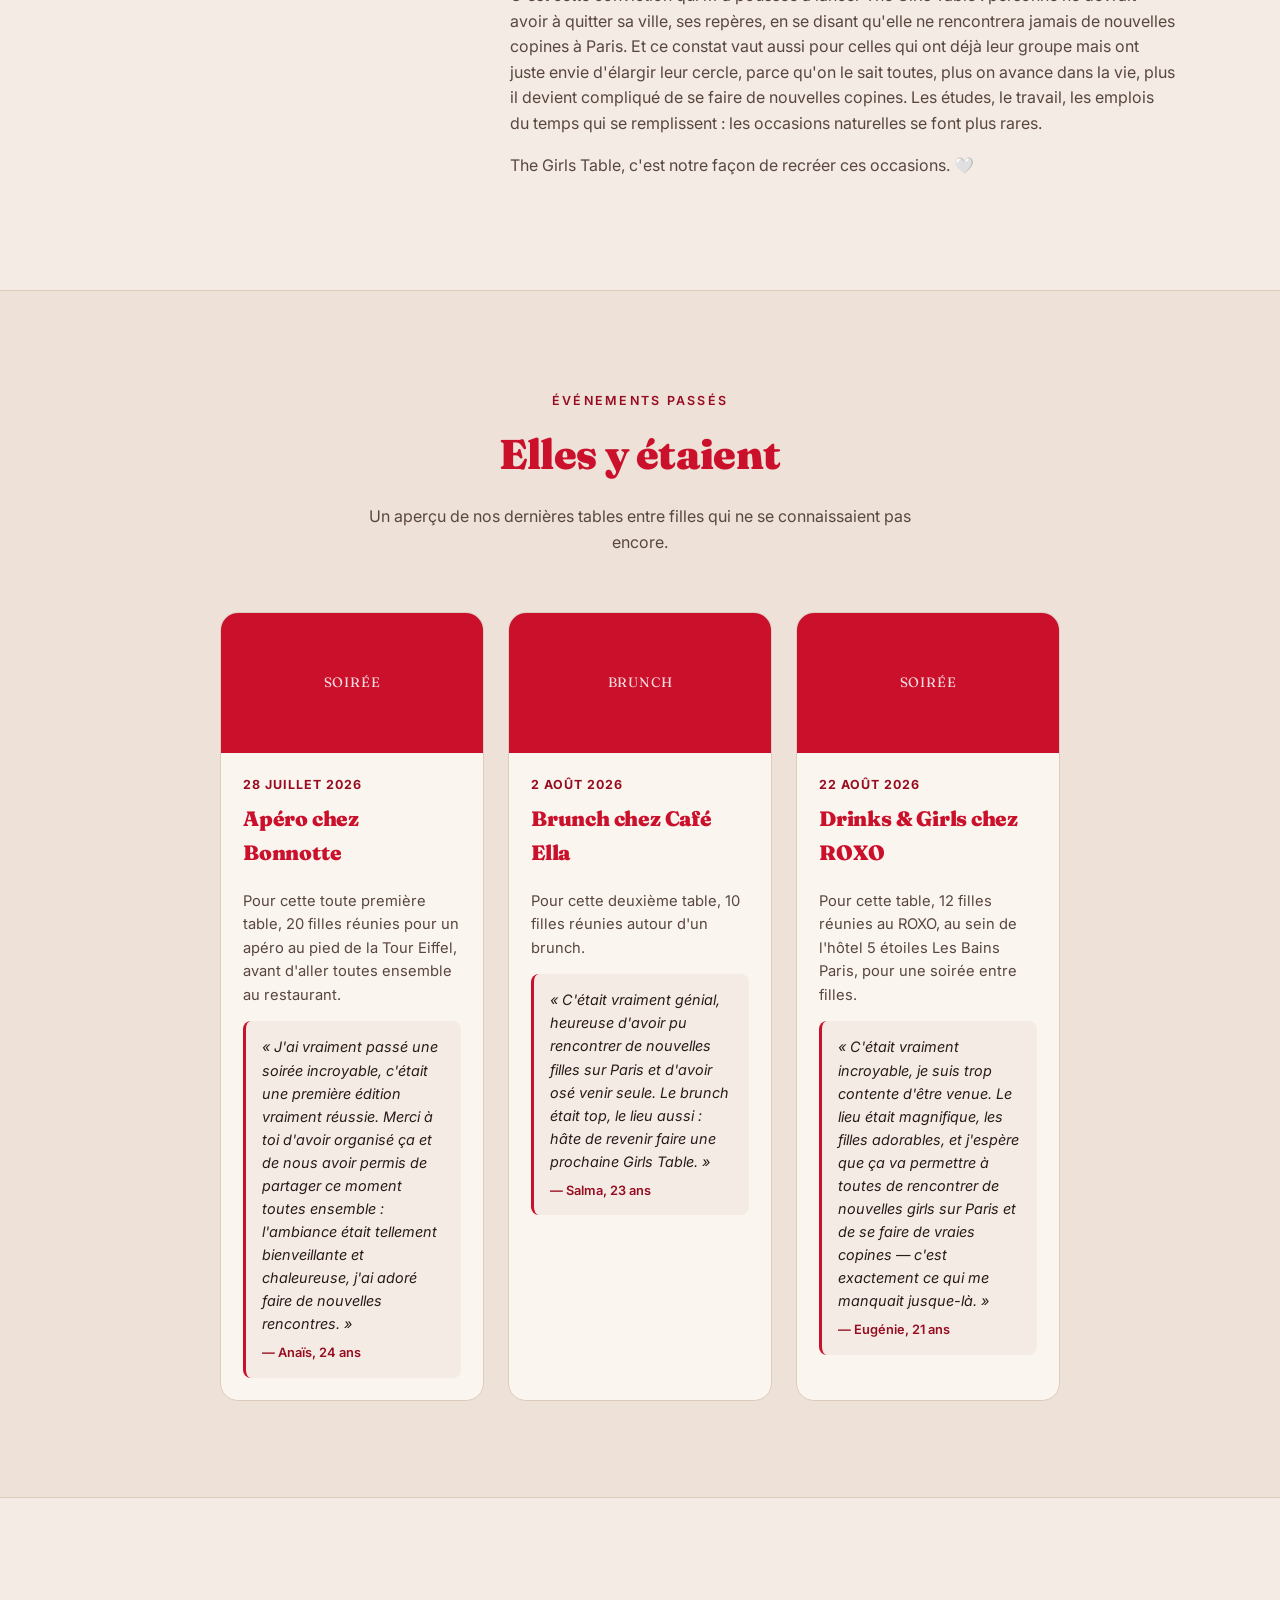
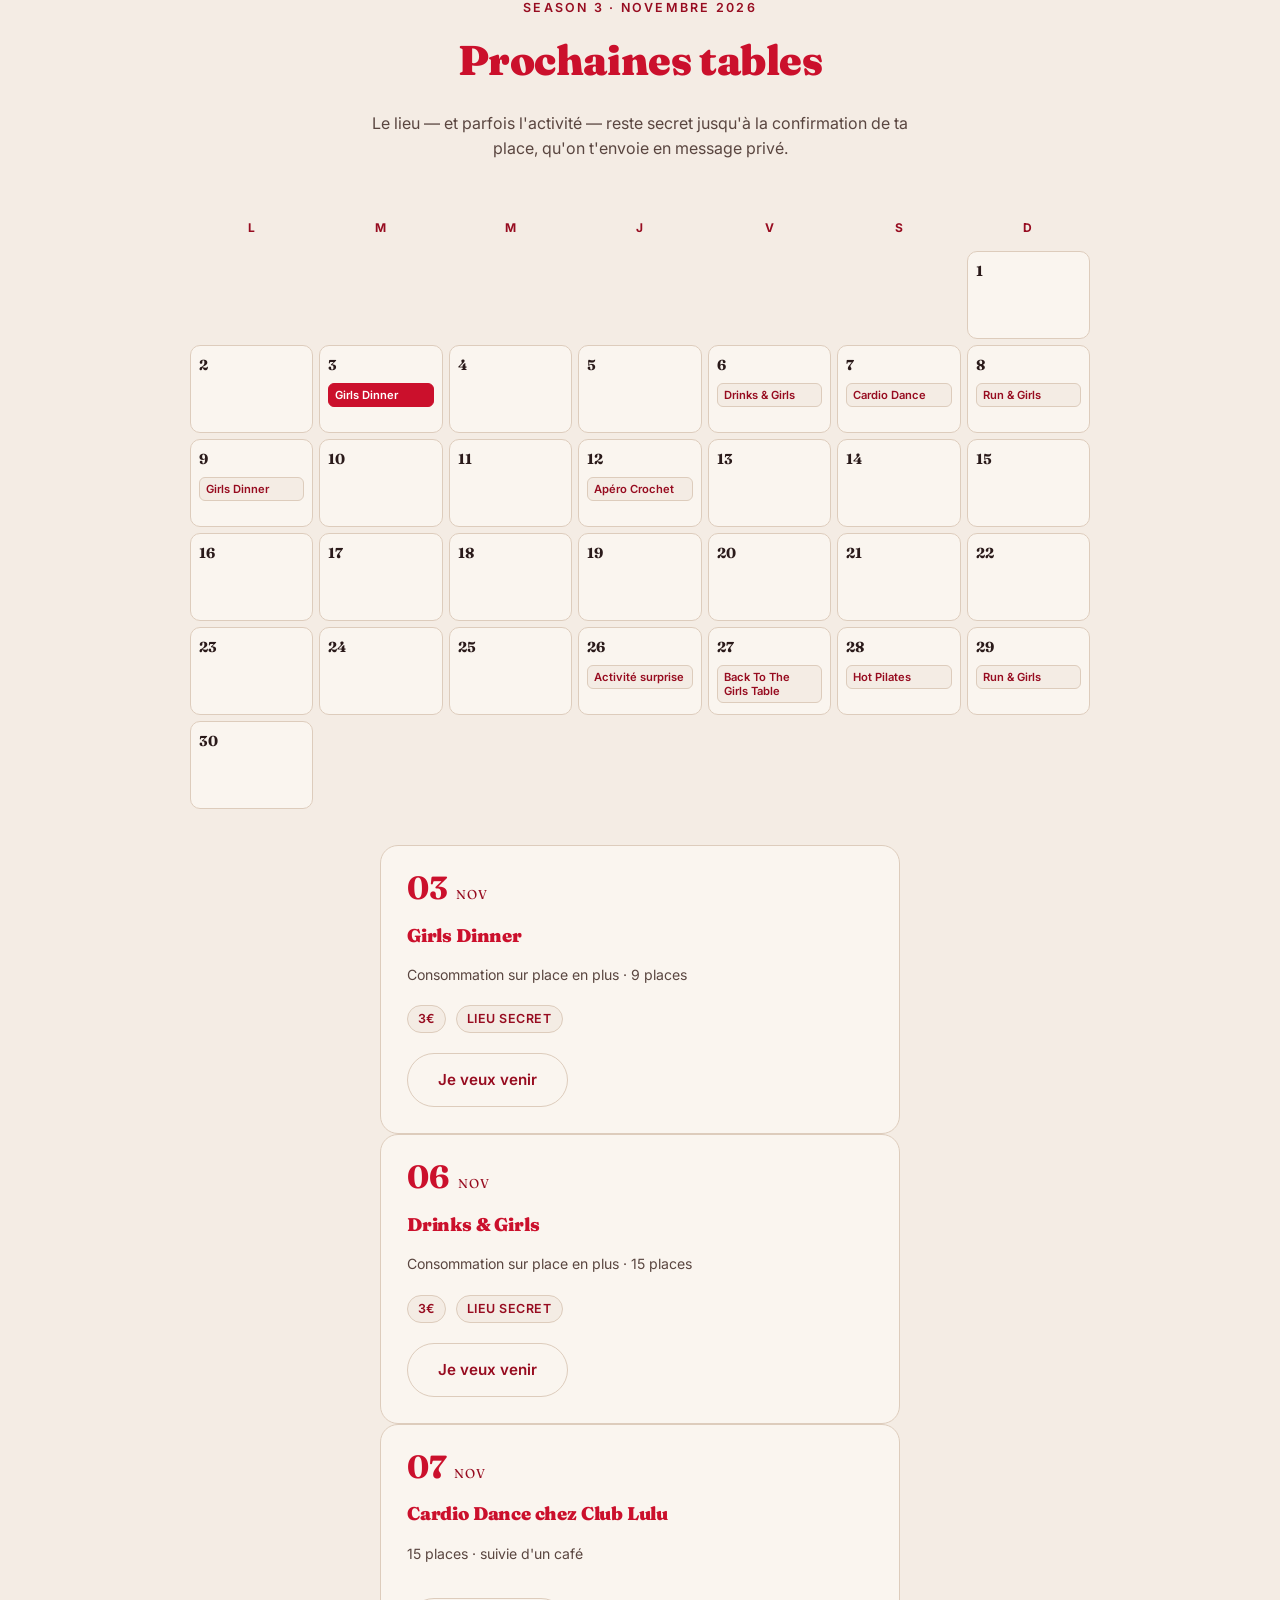
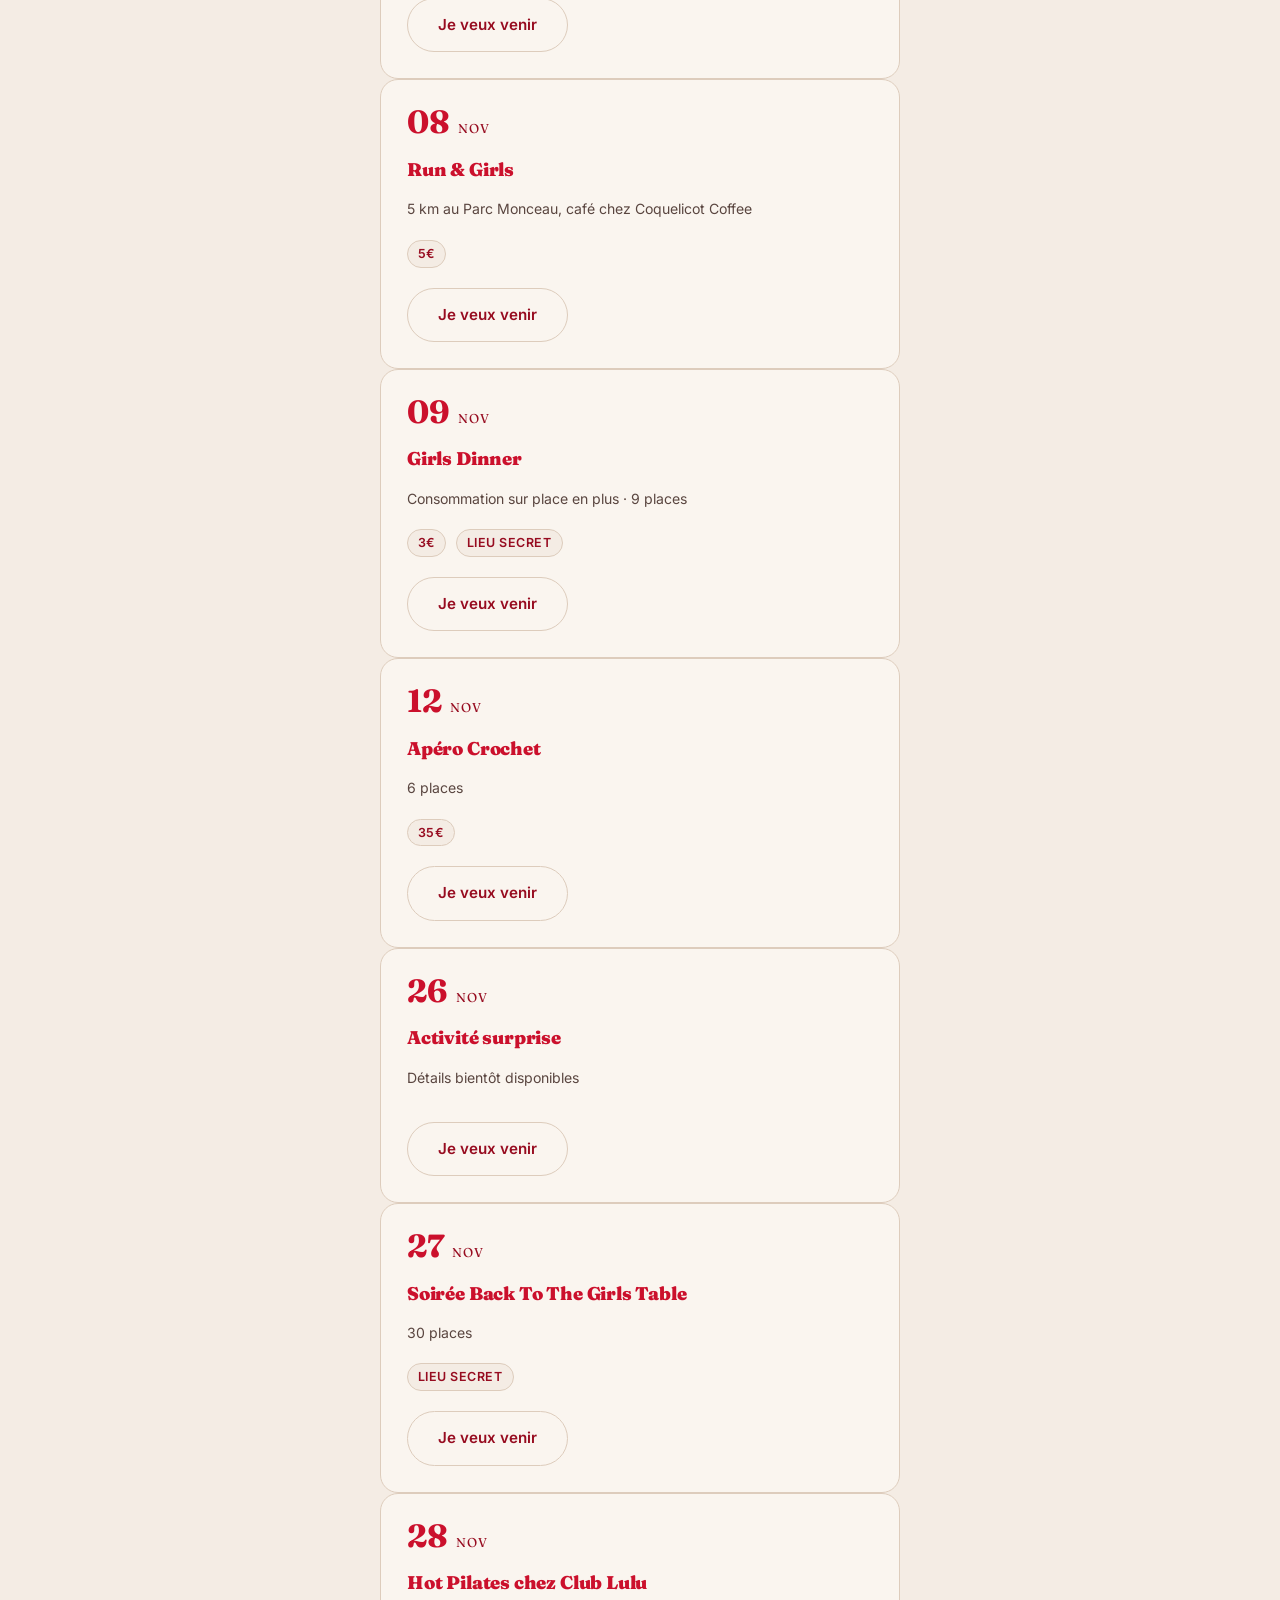
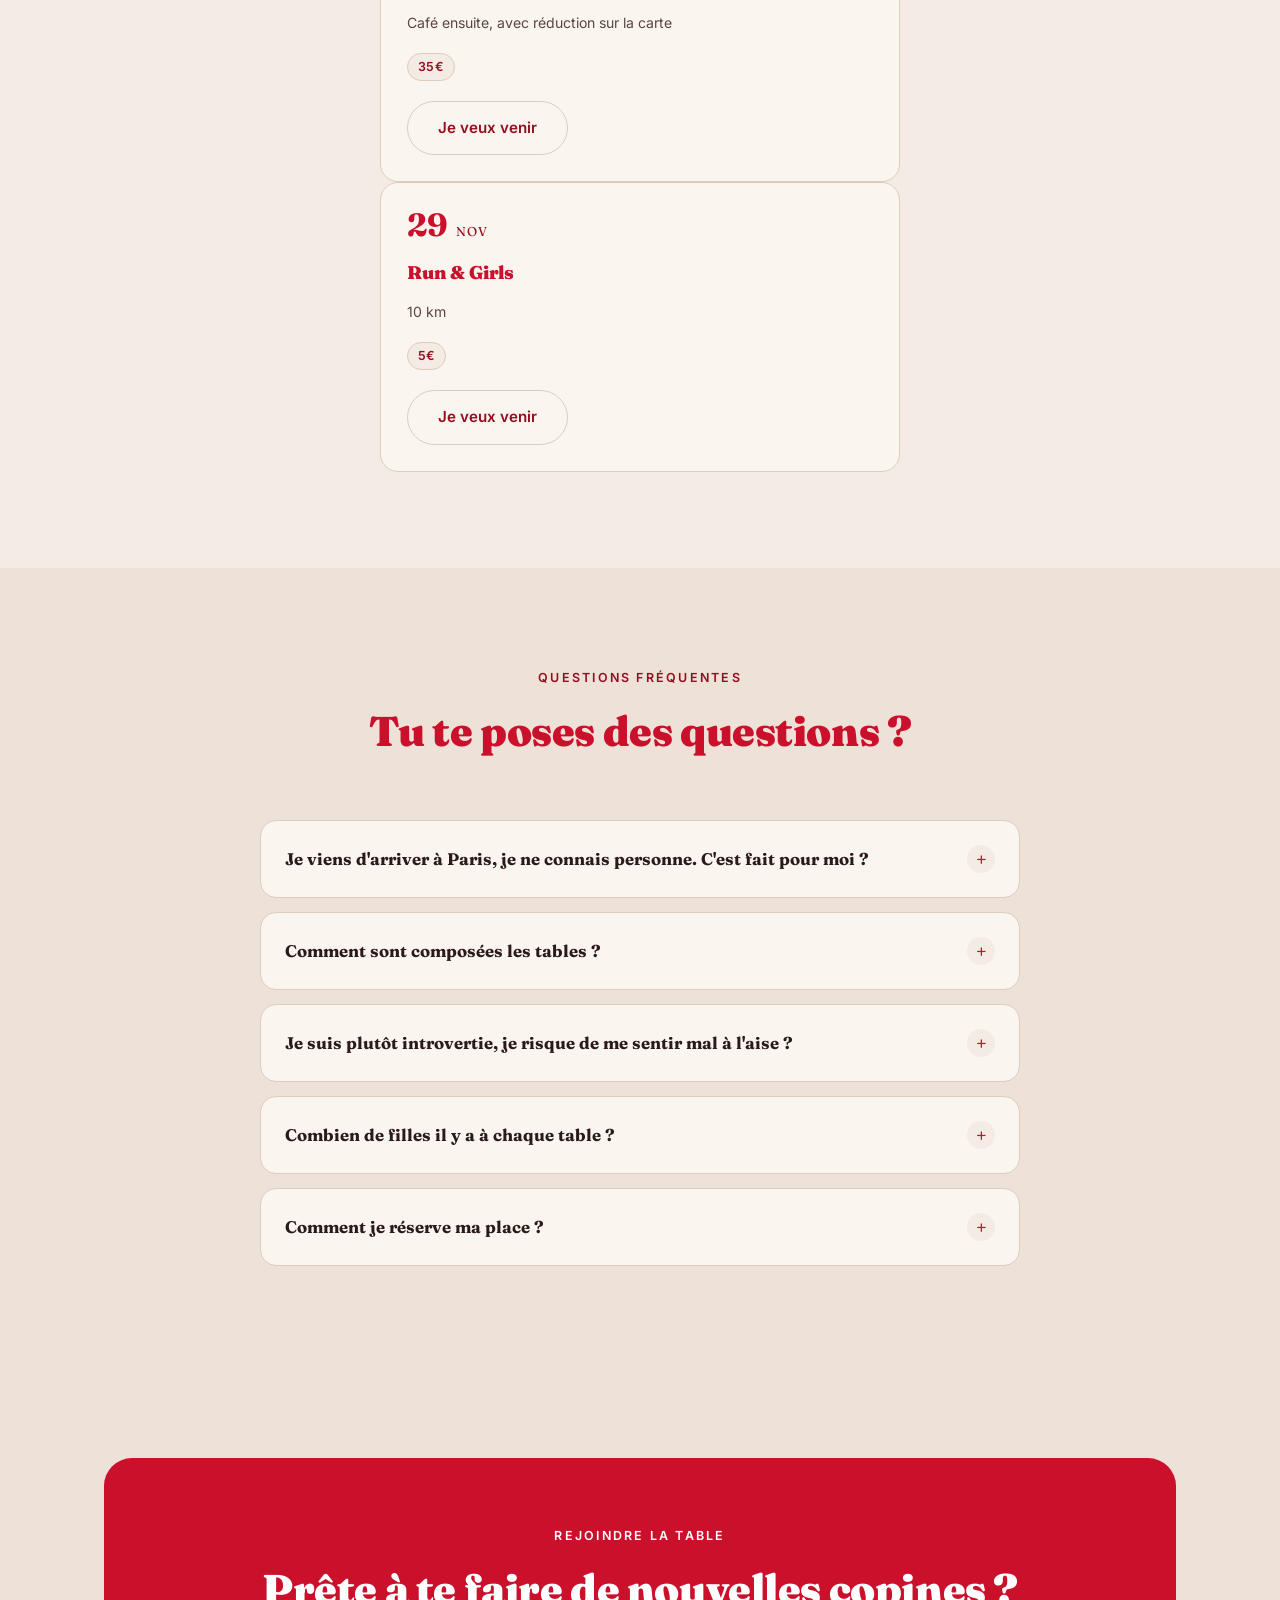
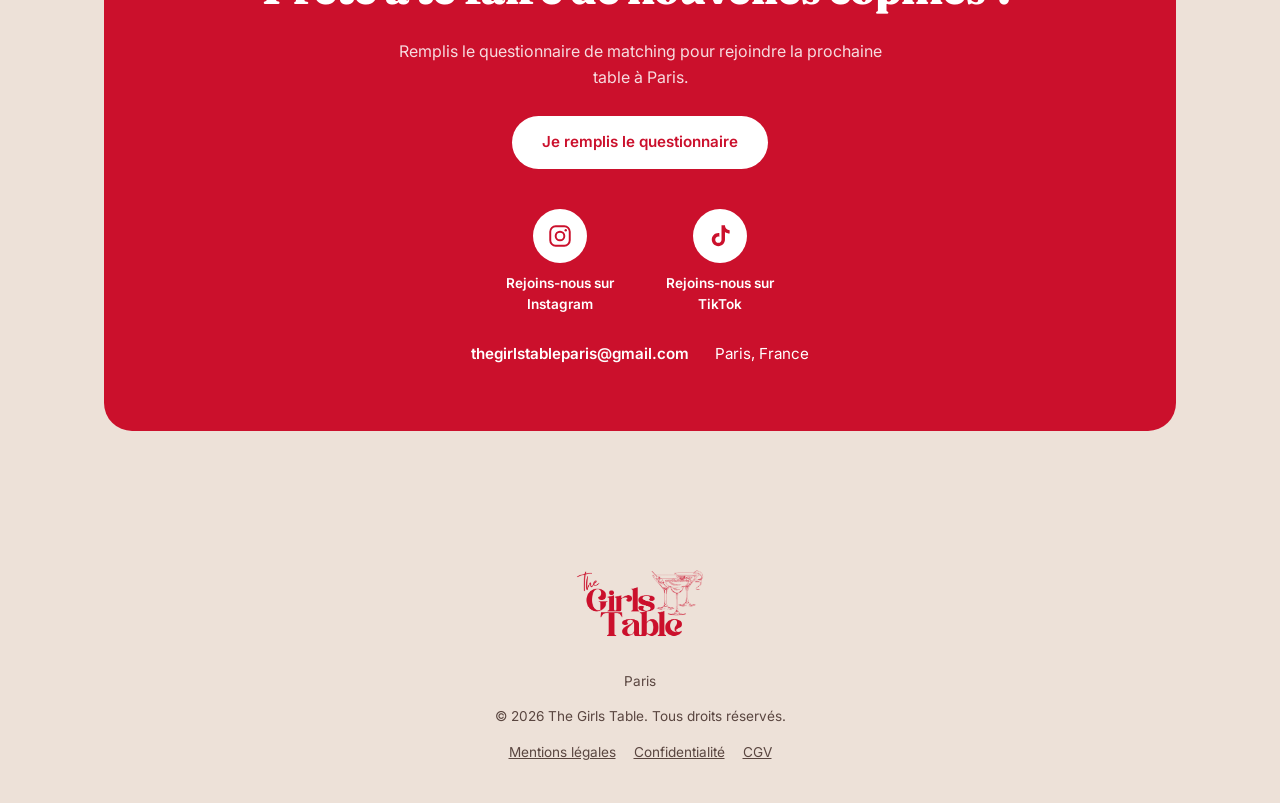
==== commit 2cdd9116: "Add a November calendar view for desktop, keep card list on mobile On screens 900px+, a clickable mo" ====
--- a/index.html
+++ b/index.html
@@ -26,7 +26,7 @@
 <link rel="preconnect" href="https://fonts.googleapis.com">
 <link rel="preconnect" href="https://fonts.gstatic.com" crossorigin>
 <link href="https://fonts.googleapis.com/css2?family=Fraunces:wght@400;600;700;900&family=Pinyon+Script&family=Inter:wght@400;500;600;700&display=swap" rel="stylesheet">
-<link rel="stylesheet" href="styles.css?v=20261024">
+<link rel="stylesheet" href="styles.css?v=20261024b">
 <script data-goatcounter="https://thegirlstable.goatcounter.com/count" async src="//gc.zgo.at/count.js"></script>
 </head>
 <body>
@@ -215,8 +215,62 @@
         <p>Le lieu — et parfois l'activité — reste secret jusqu'à la confirmation de ta place, qu'on t'envoie en message privé.</p>
       </div>
 
+      <div class="calendar-wrap">
+        <div class="calendar-grid">
+          <div class="calendar-weekday">L</div>
+          <div class="calendar-weekday">M</div>
+          <div class="calendar-weekday">M</div>
+          <div class="calendar-weekday">J</div>
+          <div class="calendar-weekday">V</div>
+          <div class="calendar-weekday">S</div>
+          <div class="calendar-weekday">D</div>
+          <div class="calendar-cell empty"></div>
+          <div class="calendar-cell empty"></div>
+          <div class="calendar-cell empty"></div>
+          <div class="calendar-cell empty"></div>
+          <div class="calendar-cell empty"></div>
+          <div class="calendar-cell empty"></div>
+          <div class="calendar-cell"><span class="calendar-daynum">1</span></div>
+          <div class="calendar-cell"><span class="calendar-daynum">2</span></div>
+          <div class="calendar-cell"><span class="calendar-daynum">3</span><button type="button" class="calendar-event active" data-target="event-03">Girls Dinner</button></div>
+          <div class="calendar-cell"><span class="calendar-daynum">4</span></div>
+          <div class="calendar-cell"><span class="calendar-daynum">5</span></div>
+          <div class="calendar-cell"><span class="calendar-daynum">6</span><button type="button" class="calendar-event" data-target="event-06">Drinks &amp; Girls</button></div>
+          <div class="calendar-cell"><span class="calendar-daynum">7</span><button type="button" class="calendar-event" data-target="event-07">Cardio Dance</button></div>
+          <div class="calendar-cell"><span class="calendar-daynum">8</span><button type="button" class="calendar-event" data-target="event-08">Run &amp; Girls</button></div>
+          <div class="calendar-cell"><span class="calendar-daynum">9</span><button type="button" class="calendar-event" data-target="event-09">Girls Dinner</button></div>
+          <div class="calendar-cell"><span class="calendar-daynum">10</span></div>
+          <div class="calendar-cell"><span class="calendar-daynum">11</span></div>
+          <div class="calendar-cell"><span class="calendar-daynum">12</span><button type="button" class="calendar-event" data-target="event-12">Apéro Crochet</button></div>
+          <div class="calendar-cell"><span class="calendar-daynum">13</span></div>
+          <div class="calendar-cell"><span class="calendar-daynum">14</span></div>
+          <div class="calendar-cell"><span class="calendar-daynum">15</span></div>
+          <div class="calendar-cell"><span class="calendar-daynum">16</span></div>
+          <div class="calendar-cell"><span class="calendar-daynum">17</span></div>
+          <div class="calendar-cell"><span class="calendar-daynum">18</span></div>
+          <div class="calendar-cell"><span class="calendar-daynum">19</span></div>
+          <div class="calendar-cell"><span class="calendar-daynum">20</span></div>
+          <div class="calendar-cell"><span class="calendar-daynum">21</span></div>
+          <div class="calendar-cell"><span class="calendar-daynum">22</span></div>
+          <div class="calendar-cell"><span class="calendar-daynum">23</span></div>
+          <div class="calendar-cell"><span class="calendar-daynum">24</span></div>
+          <div class="calendar-cell"><span class="calendar-daynum">25</span></div>
+          <div class="calendar-cell"><span class="calendar-daynum">26</span><button type="button" class="calendar-event" data-target="event-26">Activité surprise</button></div>
+          <div class="calendar-cell"><span class="calendar-daynum">27</span><button type="button" class="calendar-event" data-target="event-27">Back To The Girls Table</button></div>
+          <div class="calendar-cell"><span class="calendar-daynum">28</span><button type="button" class="calendar-event" data-target="event-28">Hot Pilates</button></div>
+          <div class="calendar-cell"><span class="calendar-daynum">29</span><button type="button" class="calendar-event" data-target="event-29">Run &amp; Girls</button></div>
+          <div class="calendar-cell"><span class="calendar-daynum">30</span></div>
+          <div class="calendar-cell empty"></div>
+          <div class="calendar-cell empty"></div>
+          <div class="calendar-cell empty"></div>
+          <div class="calendar-cell empty"></div>
+          <div class="calendar-cell empty"></div>
+          <div class="calendar-cell empty"></div>
+        </div>
+      </div>
+
       <div class="upcoming-list">
-        <div class="upcoming-card reveal">
+        <div class="upcoming-card reveal is-selected" id="event-03">
           <div class="upcoming-date"><span class="day">03</span><span class="month">nov</span></div>
           <div class="upcoming-info">
             <h3>Girls Dinner</h3>
@@ -226,7 +280,7 @@
           </div>
           <a href="https://ig.me/m/thegirlstableparis" class="btn btn-soft" target="_blank" rel="noopener">Je veux venir</a>
         </div>
-        <div class="upcoming-card reveal">
+        <div class="upcoming-card reveal" id="event-06">
           <div class="upcoming-date"><span class="day">06</span><span class="month">nov</span></div>
           <div class="upcoming-info">
             <h3>Drinks & Girls</h3>
@@ -236,7 +290,7 @@
           </div>
           <a href="https://ig.me/m/thegirlstableparis" class="btn btn-soft" target="_blank" rel="noopener">Je veux venir</a>
         </div>
-        <div class="upcoming-card reveal">
+        <div class="upcoming-card reveal" id="event-07">
           <div class="upcoming-date"><span class="day">07</span><span class="month">nov</span></div>
           <div class="upcoming-info">
             <h3>Cardio Dance chez Club Lulu</h3>
@@ -244,7 +298,7 @@
           </div>
           <a href="https://www.helloasso.com/associations/the-girls-table-paris/evenements/girls-activities-cardio-dance" class="btn btn-soft" target="_blank" rel="noopener">Je veux venir</a>
         </div>
-        <div class="upcoming-card reveal">
+        <div class="upcoming-card reveal" id="event-08">
           <div class="upcoming-date"><span class="day">08</span><span class="month">nov</span></div>
           <div class="upcoming-info">
             <h3>Run & Girls</h3>
@@ -253,7 +307,7 @@
           </div>
           <a href="https://www.helloasso.com/associations/the-girls-table-paris/evenements/run-and-girls-x-olivia-s-pace-2" class="btn btn-soft" target="_blank" rel="noopener">Je veux venir</a>
         </div>
-        <div class="upcoming-card reveal">
+        <div class="upcoming-card reveal" id="event-09">
           <div class="upcoming-date"><span class="day">09</span><span class="month">nov</span></div>
           <div class="upcoming-info">
             <h3>Girls Dinner</h3>
@@ -263,7 +317,7 @@
           </div>
           <a href="https://ig.me/m/thegirlstableparis" class="btn btn-soft" target="_blank" rel="noopener">Je veux venir</a>
         </div>
-        <div class="upcoming-card reveal">
+        <div class="upcoming-card reveal" id="event-12">
           <div class="upcoming-date"><span class="day">12</span><span class="month">nov</span></div>
           <div class="upcoming-info">
             <h3>Apéro Crochet</h3>
@@ -272,7 +326,7 @@
           </div>
           <a href="https://www.helloasso.com/associations/the-girls-table-paris/evenements/girls-activities-cardio-dance-2" class="btn btn-soft" target="_blank" rel="noopener">Je veux venir</a>
         </div>
-        <div class="upcoming-card reveal">
+        <div class="upcoming-card reveal" id="event-26">
           <div class="upcoming-date"><span class="day">26</span><span class="month">nov</span></div>
           <div class="upcoming-info">
             <h3>Activité surprise</h3>
@@ -280,7 +334,7 @@
           </div>
           <a href="https://ig.me/m/thegirlstableparis" class="btn btn-soft" target="_blank" rel="noopener">Je veux venir</a>
         </div>
-        <div class="upcoming-card reveal">
+        <div class="upcoming-card reveal" id="event-27">
           <div class="upcoming-date"><span class="day">27</span><span class="month">nov</span></div>
           <div class="upcoming-info">
             <h3>Soirée Back To The Girls Table</h3>
@@ -289,7 +343,7 @@
           </div>
           <a href="https://ig.me/m/thegirlstableparis" class="btn btn-soft" target="_blank" rel="noopener">Je veux venir</a>
         </div>
-        <div class="upcoming-card reveal">
+        <div class="upcoming-card reveal" id="event-28">
           <div class="upcoming-date"><span class="day">28</span><span class="month">nov</span></div>
           <div class="upcoming-info">
             <h3>Hot Pilates chez Club Lulu</h3>
@@ -298,7 +352,7 @@
           </div>
           <a href="https://www.helloasso.com/associations/the-girls-table-paris/evenements/girls-activities-hot-pilates" class="btn btn-soft" target="_blank" rel="noopener">Je veux venir</a>
         </div>
-        <div class="upcoming-card reveal">
+        <div class="upcoming-card reveal" id="event-29">
           <div class="upcoming-date"><span class="day">29</span><span class="month">nov</span></div>
           <div class="upcoming-info">
             <h3>Run & Girls</h3>
@@ -395,6 +449,6 @@
   </div>
 </footer>
 
-<script src="script.js?v=20261024"></script>
+<script src="script.js?v=20261024b"></script>
 </body>
 </html>
--- a/styles.css
+++ b/styles.css
@@ -399,10 +399,71 @@
 /* ---------- Upcoming ---------- */
 .upcoming { background: var(--cream-soft); border-top: 1px solid var(--line); }
 
+.calendar-wrap { display: none; }
+
 .upcoming-list {
   display: grid;
   grid-template-columns: repeat(auto-fit, minmax(260px, 1fr));
   gap: 20px;
+}
+
+@media (min-width: 900px) {
+  .calendar-wrap { display: block; max-width: 900px; margin: 0 auto 36px; }
+
+  .calendar-grid {
+    display: grid;
+    grid-template-columns: repeat(7, 1fr);
+    gap: 6px;
+  }
+  .calendar-weekday {
+    text-align: center;
+    font-size: 0.75rem;
+    font-weight: 700;
+    text-transform: uppercase;
+    letter-spacing: 0.05em;
+    color: var(--red-dark);
+    padding-bottom: 8px;
+  }
+  .calendar-cell {
+    background: var(--cream-card);
+    border: 1px solid var(--line);
+    border-radius: 10px;
+    min-height: 88px;
+    padding: 8px;
+    display: flex;
+    flex-direction: column;
+    gap: 6px;
+  }
+  .calendar-cell.empty { background: transparent; border-color: transparent; }
+  .calendar-daynum {
+    font-family: 'Fraunces', serif;
+    font-weight: 700;
+    color: var(--ink);
+    font-size: 0.9rem;
+  }
+  .calendar-event {
+    background: var(--cream-soft);
+    color: var(--red-dark);
+    border: 1px solid var(--line);
+    border-radius: 6px;
+    font-family: inherit;
+    font-size: 0.7rem;
+    font-weight: 600;
+    padding: 4px 6px;
+    text-align: left;
+    line-height: 1.25;
+    cursor: pointer;
+  }
+  .calendar-event:hover { background: var(--cream-card); border-color: var(--red); }
+  .calendar-event.active { background: var(--red); border-color: var(--red); color: #fff; }
+
+  .upcoming-list {
+    display: block;
+    max-width: 520px;
+    margin: 0 auto;
+  }
+  .upcoming-card { display: none; }
+  .upcoming-card.is-selected { display: flex; }
 }
 
 .upcoming-card {
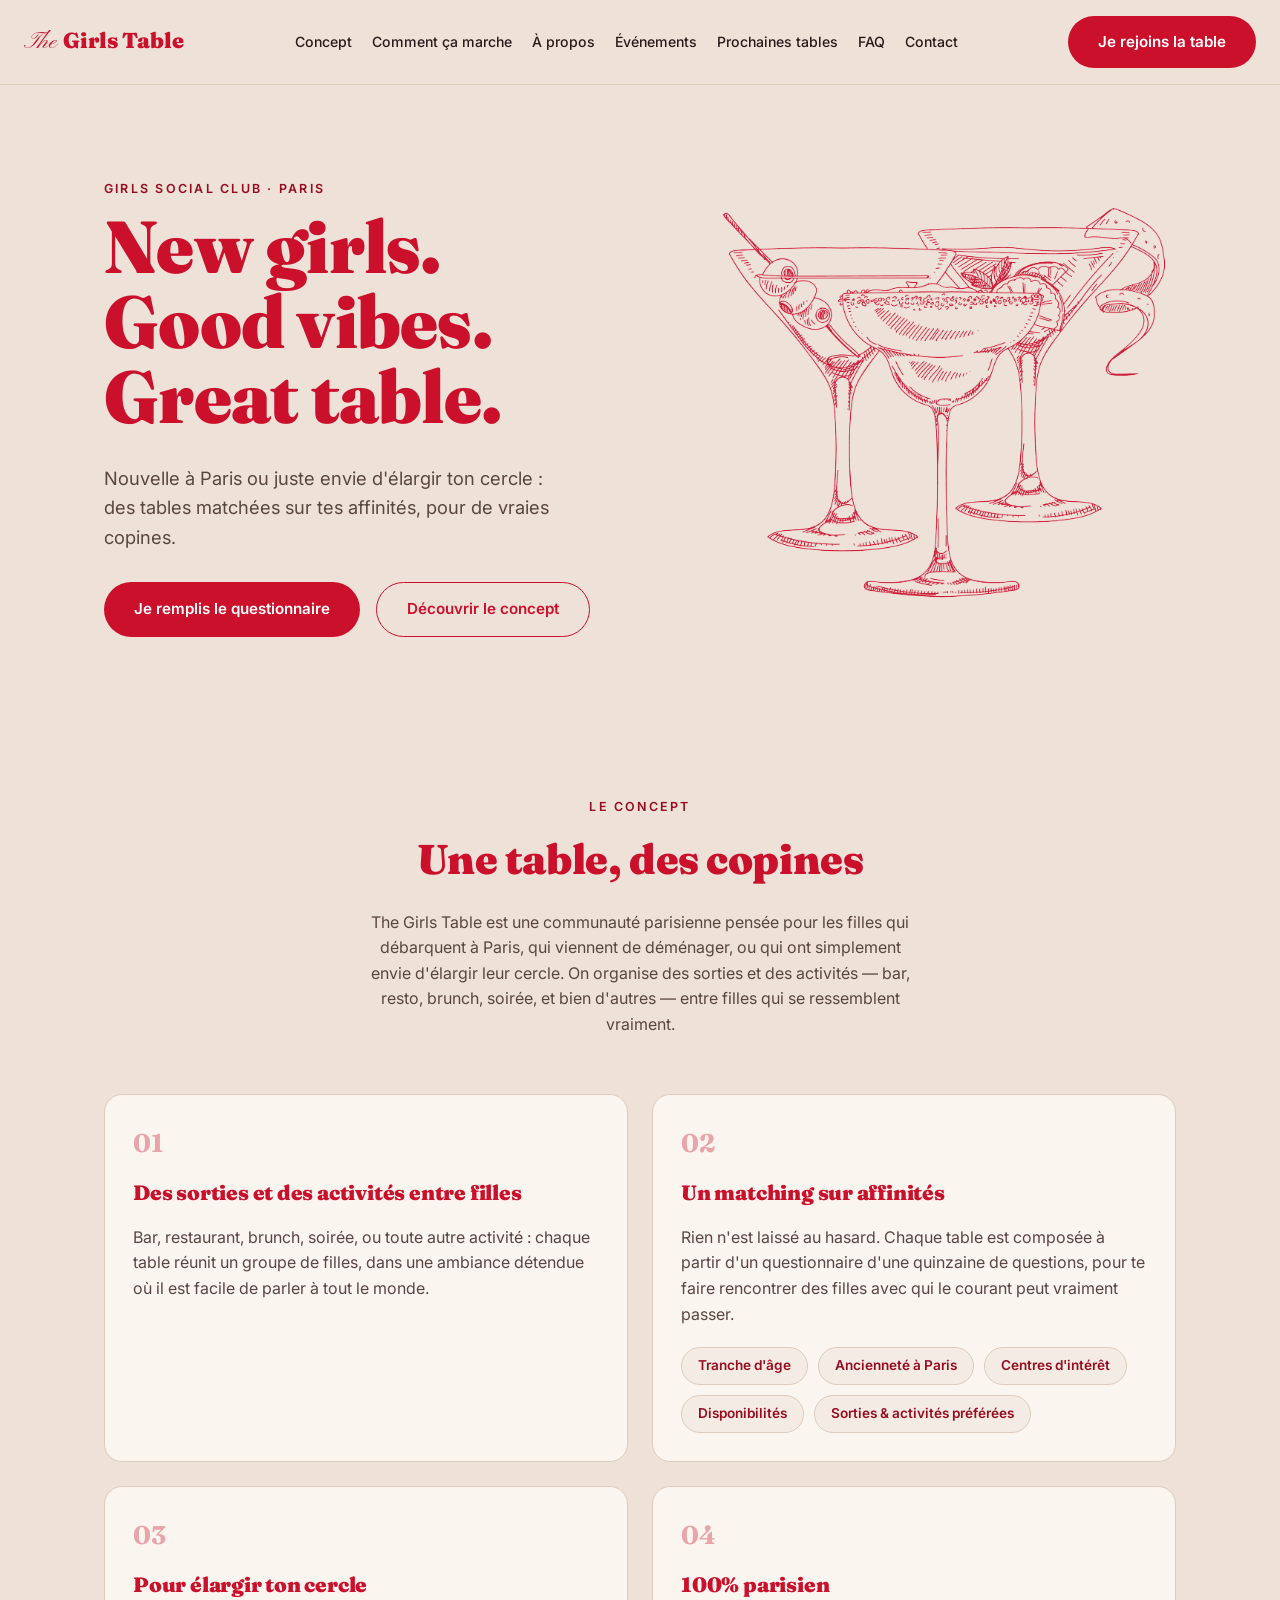
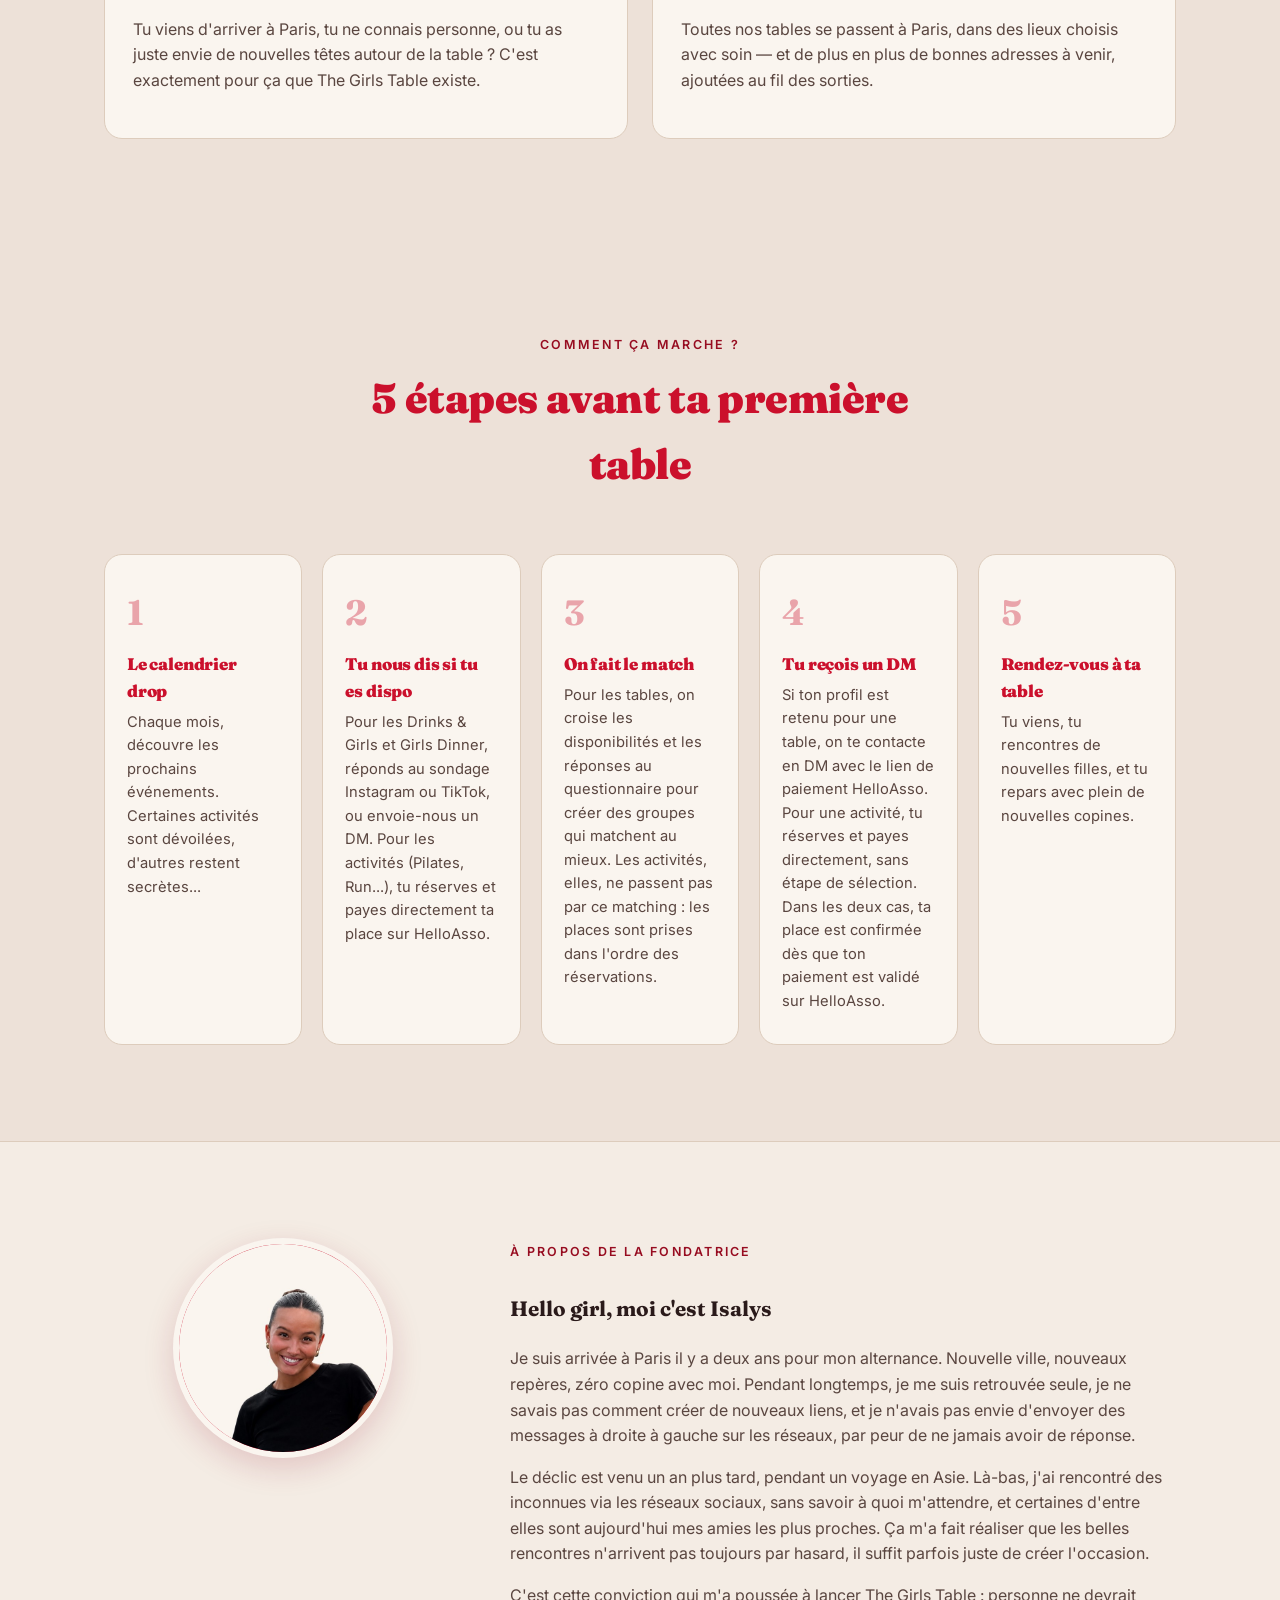
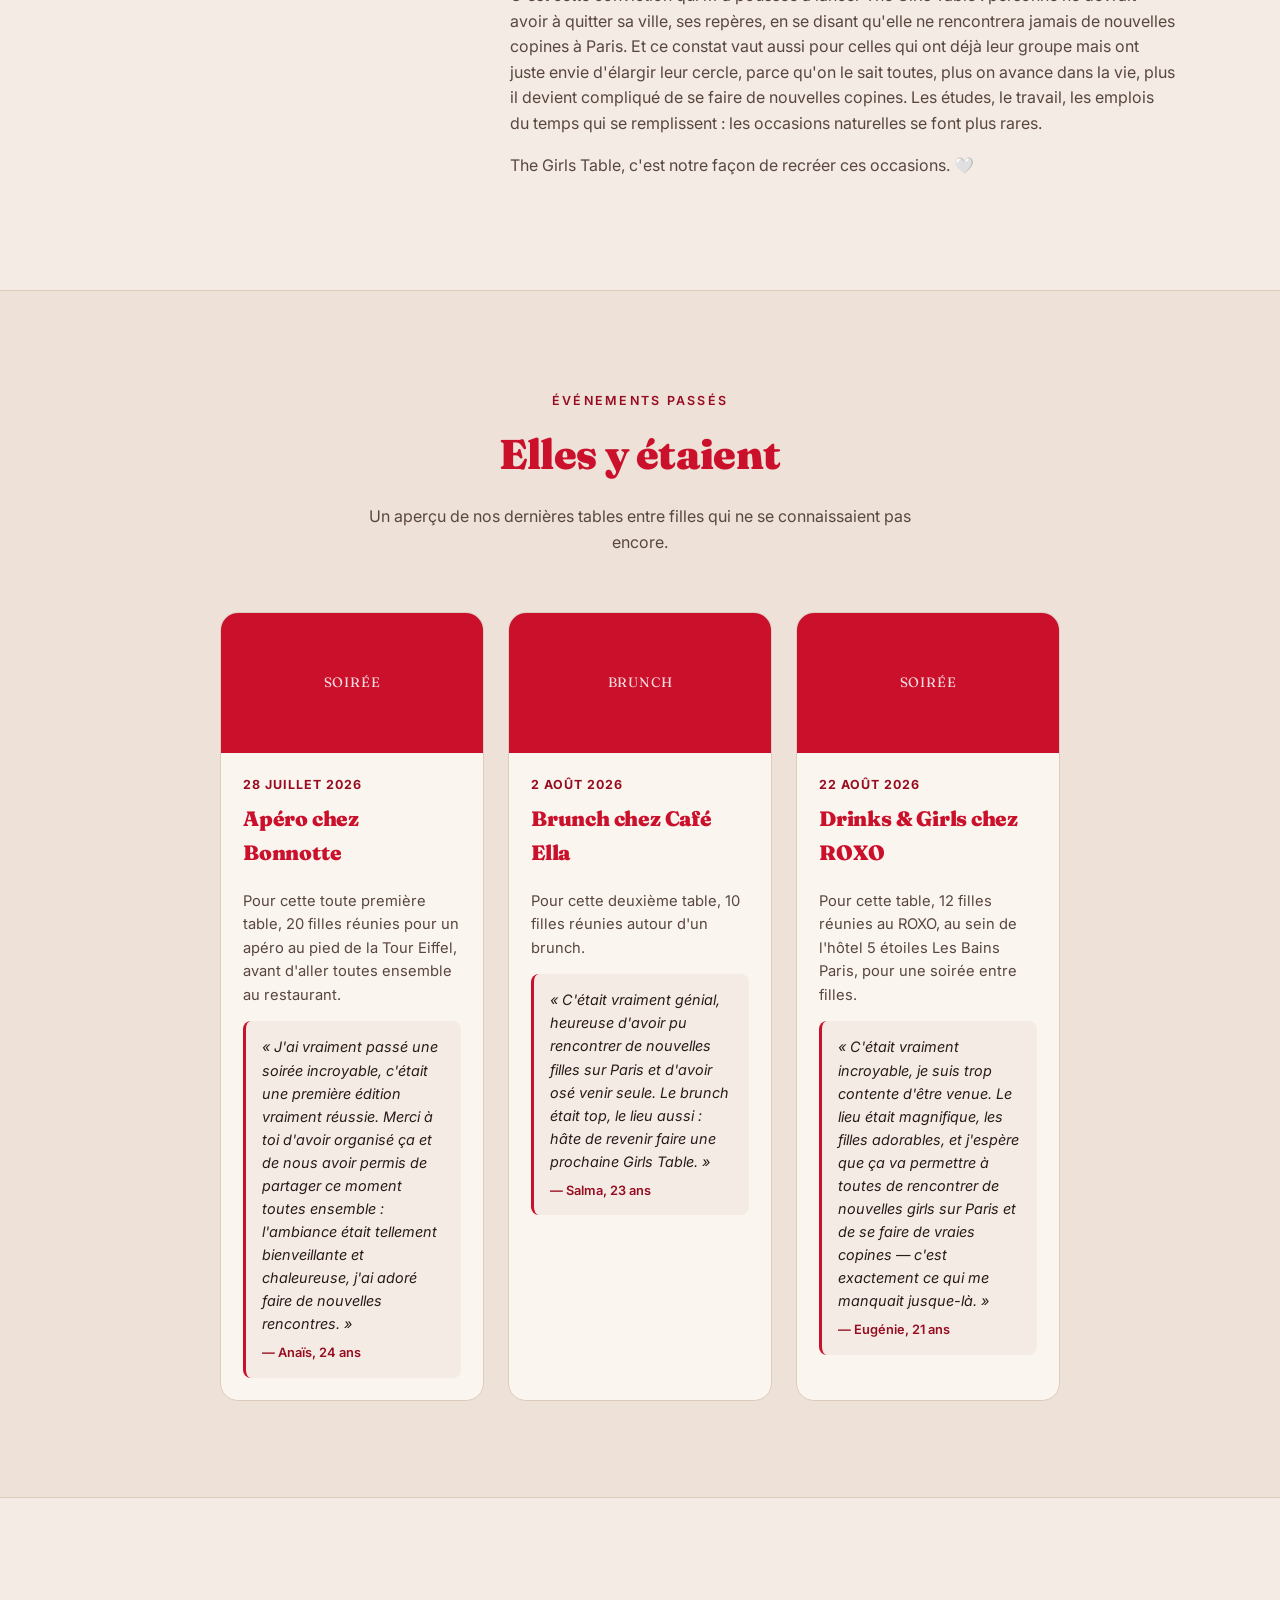
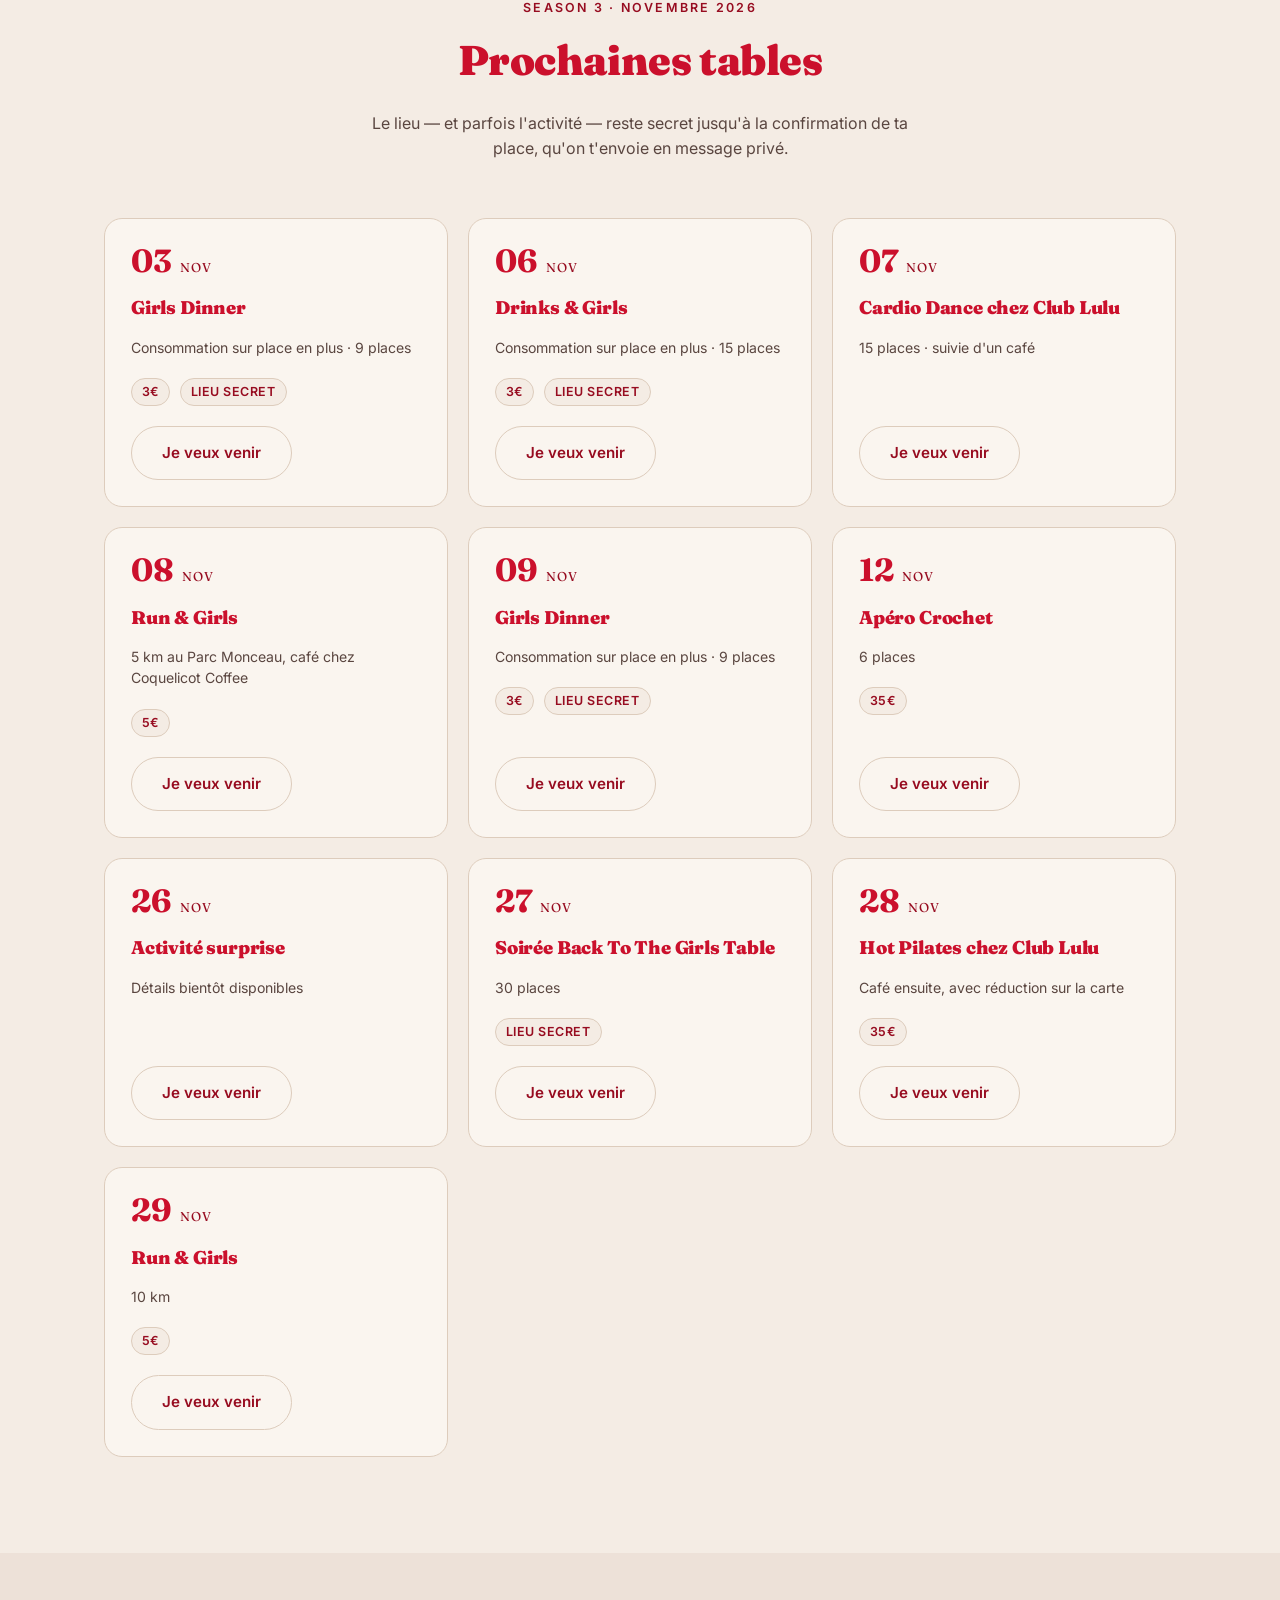
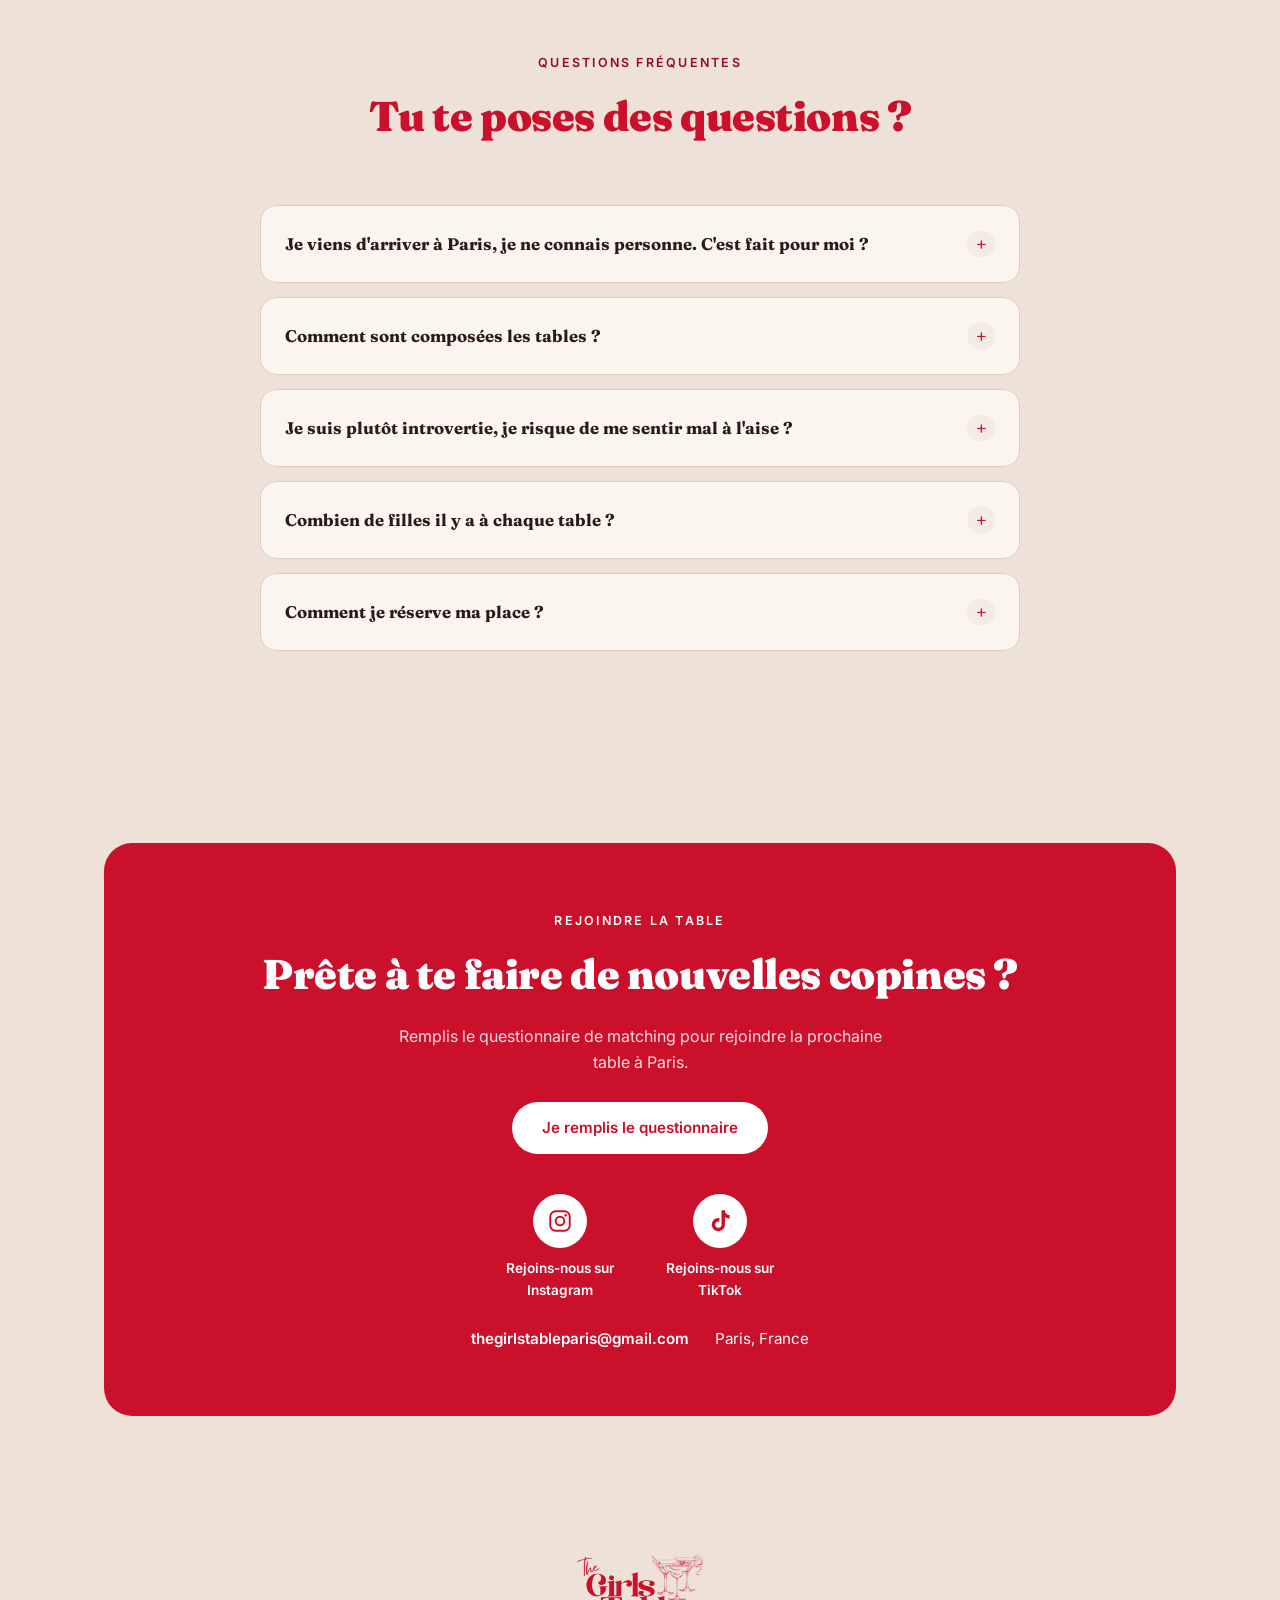
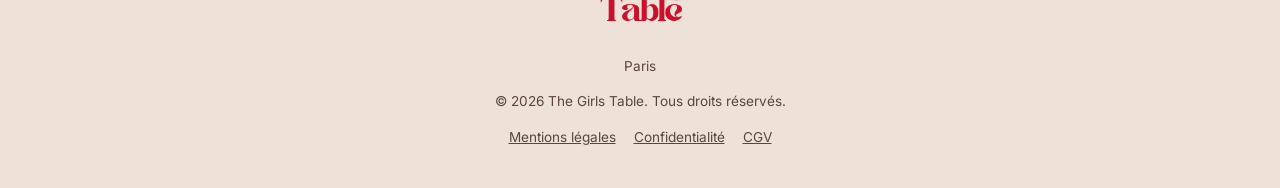
==== commit b14f200e: "Revert "Add a November calendar view for desktop, keep card list on mobile" This reverts commit 2cdd" ====
--- a/index.html
+++ b/index.html
@@ -26,7 +26,7 @@
 <link rel="preconnect" href="https://fonts.googleapis.com">
 <link rel="preconnect" href="https://fonts.gstatic.com" crossorigin>
 <link href="https://fonts.googleapis.com/css2?family=Fraunces:wght@400;600;700;900&family=Pinyon+Script&family=Inter:wght@400;500;600;700&display=swap" rel="stylesheet">
-<link rel="stylesheet" href="styles.css?v=20261024b">
+<link rel="stylesheet" href="styles.css?v=20261024">
 <script data-goatcounter="https://thegirlstable.goatcounter.com/count" async src="//gc.zgo.at/count.js"></script>
 </head>
 <body>
@@ -215,62 +215,8 @@
         <p>Le lieu — et parfois l'activité — reste secret jusqu'à la confirmation de ta place, qu'on t'envoie en message privé.</p>
       </div>
 
-      <div class="calendar-wrap">
-        <div class="calendar-grid">
-          <div class="calendar-weekday">L</div>
-          <div class="calendar-weekday">M</div>
-          <div class="calendar-weekday">M</div>
-          <div class="calendar-weekday">J</div>
-          <div class="calendar-weekday">V</div>
-          <div class="calendar-weekday">S</div>
-          <div class="calendar-weekday">D</div>
-          <div class="calendar-cell empty"></div>
-          <div class="calendar-cell empty"></div>
-          <div class="calendar-cell empty"></div>
-          <div class="calendar-cell empty"></div>
-          <div class="calendar-cell empty"></div>
-          <div class="calendar-cell empty"></div>
-          <div class="calendar-cell"><span class="calendar-daynum">1</span></div>
-          <div class="calendar-cell"><span class="calendar-daynum">2</span></div>
-          <div class="calendar-cell"><span class="calendar-daynum">3</span><button type="button" class="calendar-event active" data-target="event-03">Girls Dinner</button></div>
-          <div class="calendar-cell"><span class="calendar-daynum">4</span></div>
-          <div class="calendar-cell"><span class="calendar-daynum">5</span></div>
-          <div class="calendar-cell"><span class="calendar-daynum">6</span><button type="button" class="calendar-event" data-target="event-06">Drinks &amp; Girls</button></div>
-          <div class="calendar-cell"><span class="calendar-daynum">7</span><button type="button" class="calendar-event" data-target="event-07">Cardio Dance</button></div>
-          <div class="calendar-cell"><span class="calendar-daynum">8</span><button type="button" class="calendar-event" data-target="event-08">Run &amp; Girls</button></div>
-          <div class="calendar-cell"><span class="calendar-daynum">9</span><button type="button" class="calendar-event" data-target="event-09">Girls Dinner</button></div>
-          <div class="calendar-cell"><span class="calendar-daynum">10</span></div>
-          <div class="calendar-cell"><span class="calendar-daynum">11</span></div>
-          <div class="calendar-cell"><span class="calendar-daynum">12</span><button type="button" class="calendar-event" data-target="event-12">Apéro Crochet</button></div>
-          <div class="calendar-cell"><span class="calendar-daynum">13</span></div>
-          <div class="calendar-cell"><span class="calendar-daynum">14</span></div>
-          <div class="calendar-cell"><span class="calendar-daynum">15</span></div>
-          <div class="calendar-cell"><span class="calendar-daynum">16</span></div>
-          <div class="calendar-cell"><span class="calendar-daynum">17</span></div>
-          <div class="calendar-cell"><span class="calendar-daynum">18</span></div>
-          <div class="calendar-cell"><span class="calendar-daynum">19</span></div>
-          <div class="calendar-cell"><span class="calendar-daynum">20</span></div>
-          <div class="calendar-cell"><span class="calendar-daynum">21</span></div>
-          <div class="calendar-cell"><span class="calendar-daynum">22</span></div>
-          <div class="calendar-cell"><span class="calendar-daynum">23</span></div>
-          <div class="calendar-cell"><span class="calendar-daynum">24</span></div>
-          <div class="calendar-cell"><span class="calendar-daynum">25</span></div>
-          <div class="calendar-cell"><span class="calendar-daynum">26</span><button type="button" class="calendar-event" data-target="event-26">Activité surprise</button></div>
-          <div class="calendar-cell"><span class="calendar-daynum">27</span><button type="button" class="calendar-event" data-target="event-27">Back To The Girls Table</button></div>
-          <div class="calendar-cell"><span class="calendar-daynum">28</span><button type="button" class="calendar-event" data-target="event-28">Hot Pilates</button></div>
-          <div class="calendar-cell"><span class="calendar-daynum">29</span><button type="button" class="calendar-event" data-target="event-29">Run &amp; Girls</button></div>
-          <div class="calendar-cell"><span class="calendar-daynum">30</span></div>
-          <div class="calendar-cell empty"></div>
-          <div class="calendar-cell empty"></div>
-          <div class="calendar-cell empty"></div>
-          <div class="calendar-cell empty"></div>
-          <div class="calendar-cell empty"></div>
-          <div class="calendar-cell empty"></div>
-        </div>
-      </div>
-
       <div class="upcoming-list">
-        <div class="upcoming-card reveal is-selected" id="event-03">
+        <div class="upcoming-card reveal">
           <div class="upcoming-date"><span class="day">03</span><span class="month">nov</span></div>
           <div class="upcoming-info">
             <h3>Girls Dinner</h3>
@@ -280,7 +226,7 @@
           </div>
           <a href="https://ig.me/m/thegirlstableparis" class="btn btn-soft" target="_blank" rel="noopener">Je veux venir</a>
         </div>
-        <div class="upcoming-card reveal" id="event-06">
+        <div class="upcoming-card reveal">
           <div class="upcoming-date"><span class="day">06</span><span class="month">nov</span></div>
           <div class="upcoming-info">
             <h3>Drinks & Girls</h3>
@@ -290,7 +236,7 @@
           </div>
           <a href="https://ig.me/m/thegirlstableparis" class="btn btn-soft" target="_blank" rel="noopener">Je veux venir</a>
         </div>
-        <div class="upcoming-card reveal" id="event-07">
+        <div class="upcoming-card reveal">
           <div class="upcoming-date"><span class="day">07</span><span class="month">nov</span></div>
           <div class="upcoming-info">
             <h3>Cardio Dance chez Club Lulu</h3>
@@ -298,7 +244,7 @@
           </div>
           <a href="https://www.helloasso.com/associations/the-girls-table-paris/evenements/girls-activities-cardio-dance" class="btn btn-soft" target="_blank" rel="noopener">Je veux venir</a>
         </div>
-        <div class="upcoming-card reveal" id="event-08">
+        <div class="upcoming-card reveal">
           <div class="upcoming-date"><span class="day">08</span><span class="month">nov</span></div>
           <div class="upcoming-info">
             <h3>Run & Girls</h3>
@@ -307,7 +253,7 @@
           </div>
           <a href="https://www.helloasso.com/associations/the-girls-table-paris/evenements/run-and-girls-x-olivia-s-pace-2" class="btn btn-soft" target="_blank" rel="noopener">Je veux venir</a>
         </div>
-        <div class="upcoming-card reveal" id="event-09">
+        <div class="upcoming-card reveal">
           <div class="upcoming-date"><span class="day">09</span><span class="month">nov</span></div>
           <div class="upcoming-info">
             <h3>Girls Dinner</h3>
@@ -317,7 +263,7 @@
           </div>
           <a href="https://ig.me/m/thegirlstableparis" class="btn btn-soft" target="_blank" rel="noopener">Je veux venir</a>
         </div>
-        <div class="upcoming-card reveal" id="event-12">
+        <div class="upcoming-card reveal">
           <div class="upcoming-date"><span class="day">12</span><span class="month">nov</span></div>
           <div class="upcoming-info">
             <h3>Apéro Crochet</h3>
@@ -326,7 +272,7 @@
           </div>
           <a href="https://www.helloasso.com/associations/the-girls-table-paris/evenements/girls-activities-cardio-dance-2" class="btn btn-soft" target="_blank" rel="noopener">Je veux venir</a>
         </div>
-        <div class="upcoming-card reveal" id="event-26">
+        <div class="upcoming-card reveal">
           <div class="upcoming-date"><span class="day">26</span><span class="month">nov</span></div>
           <div class="upcoming-info">
             <h3>Activité surprise</h3>
@@ -334,7 +280,7 @@
           </div>
           <a href="https://ig.me/m/thegirlstableparis" class="btn btn-soft" target="_blank" rel="noopener">Je veux venir</a>
         </div>
-        <div class="upcoming-card reveal" id="event-27">
+        <div class="upcoming-card reveal">
           <div class="upcoming-date"><span class="day">27</span><span class="month">nov</span></div>
           <div class="upcoming-info">
             <h3>Soirée Back To The Girls Table</h3>
@@ -343,7 +289,7 @@
           </div>
           <a href="https://ig.me/m/thegirlstableparis" class="btn btn-soft" target="_blank" rel="noopener">Je veux venir</a>
         </div>
-        <div class="upcoming-card reveal" id="event-28">
+        <div class="upcoming-card reveal">
           <div class="upcoming-date"><span class="day">28</span><span class="month">nov</span></div>
           <div class="upcoming-info">
             <h3>Hot Pilates chez Club Lulu</h3>
@@ -352,7 +298,7 @@
           </div>
           <a href="https://www.helloasso.com/associations/the-girls-table-paris/evenements/girls-activities-hot-pilates" class="btn btn-soft" target="_blank" rel="noopener">Je veux venir</a>
         </div>
-        <div class="upcoming-card reveal" id="event-29">
+        <div class="upcoming-card reveal">
           <div class="upcoming-date"><span class="day">29</span><span class="month">nov</span></div>
           <div class="upcoming-info">
             <h3>Run & Girls</h3>
@@ -449,6 +395,6 @@
   </div>
 </footer>
 
-<script src="script.js?v=20261024b"></script>
+<script src="script.js?v=20261024"></script>
 </body>
 </html>
--- a/styles.css
+++ b/styles.css
@@ -399,71 +399,10 @@
 /* ---------- Upcoming ---------- */
 .upcoming { background: var(--cream-soft); border-top: 1px solid var(--line); }
 
-.calendar-wrap { display: none; }
-
 .upcoming-list {
   display: grid;
   grid-template-columns: repeat(auto-fit, minmax(260px, 1fr));
   gap: 20px;
-}
-
-@media (min-width: 900px) {
-  .calendar-wrap { display: block; max-width: 900px; margin: 0 auto 36px; }
-
-  .calendar-grid {
-    display: grid;
-    grid-template-columns: repeat(7, 1fr);
-    gap: 6px;
-  }
-  .calendar-weekday {
-    text-align: center;
-    font-size: 0.75rem;
-    font-weight: 700;
-    text-transform: uppercase;
-    letter-spacing: 0.05em;
-    color: var(--red-dark);
-    padding-bottom: 8px;
-  }
-  .calendar-cell {
-    background: var(--cream-card);
-    border: 1px solid var(--line);
-    border-radius: 10px;
-    min-height: 88px;
-    padding: 8px;
-    display: flex;
-    flex-direction: column;
-    gap: 6px;
-  }
-  .calendar-cell.empty { background: transparent; border-color: transparent; }
-  .calendar-daynum {
-    font-family: 'Fraunces', serif;
-    font-weight: 700;
-    color: var(--ink);
-    font-size: 0.9rem;
-  }
-  .calendar-event {
-    background: var(--cream-soft);
-    color: var(--red-dark);
-    border: 1px solid var(--line);
-    border-radius: 6px;
-    font-family: inherit;
-    font-size: 0.7rem;
-    font-weight: 600;
-    padding: 4px 6px;
-    text-align: left;
-    line-height: 1.25;
-    cursor: pointer;
-  }
-  .calendar-event:hover { background: var(--cream-card); border-color: var(--red); }
-  .calendar-event.active { background: var(--red); border-color: var(--red); color: #fff; }
-
-  .upcoming-list {
-    display: block;
-    max-width: 520px;
-    margin: 0 auto;
-  }
-  .upcoming-card { display: none; }
-  .upcoming-card.is-selected { display: flex; }
 }
 
 .upcoming-card {
